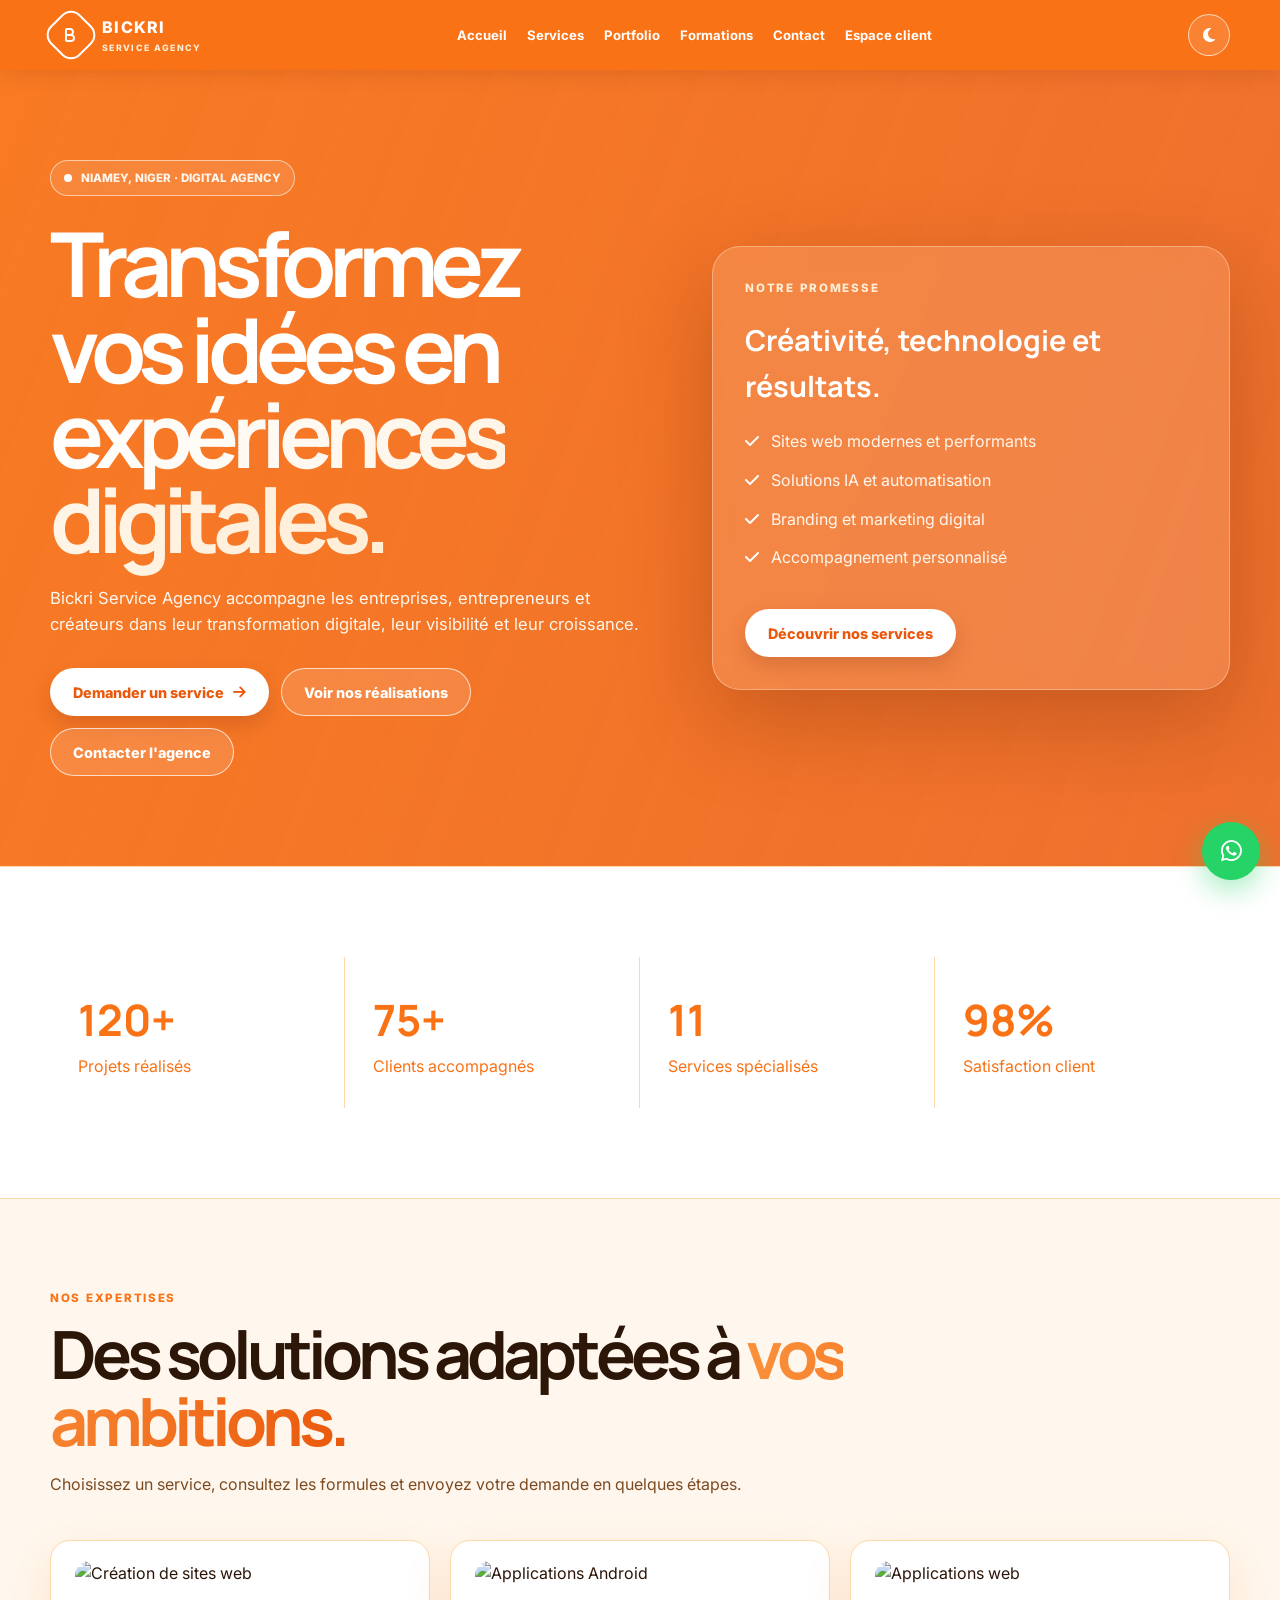
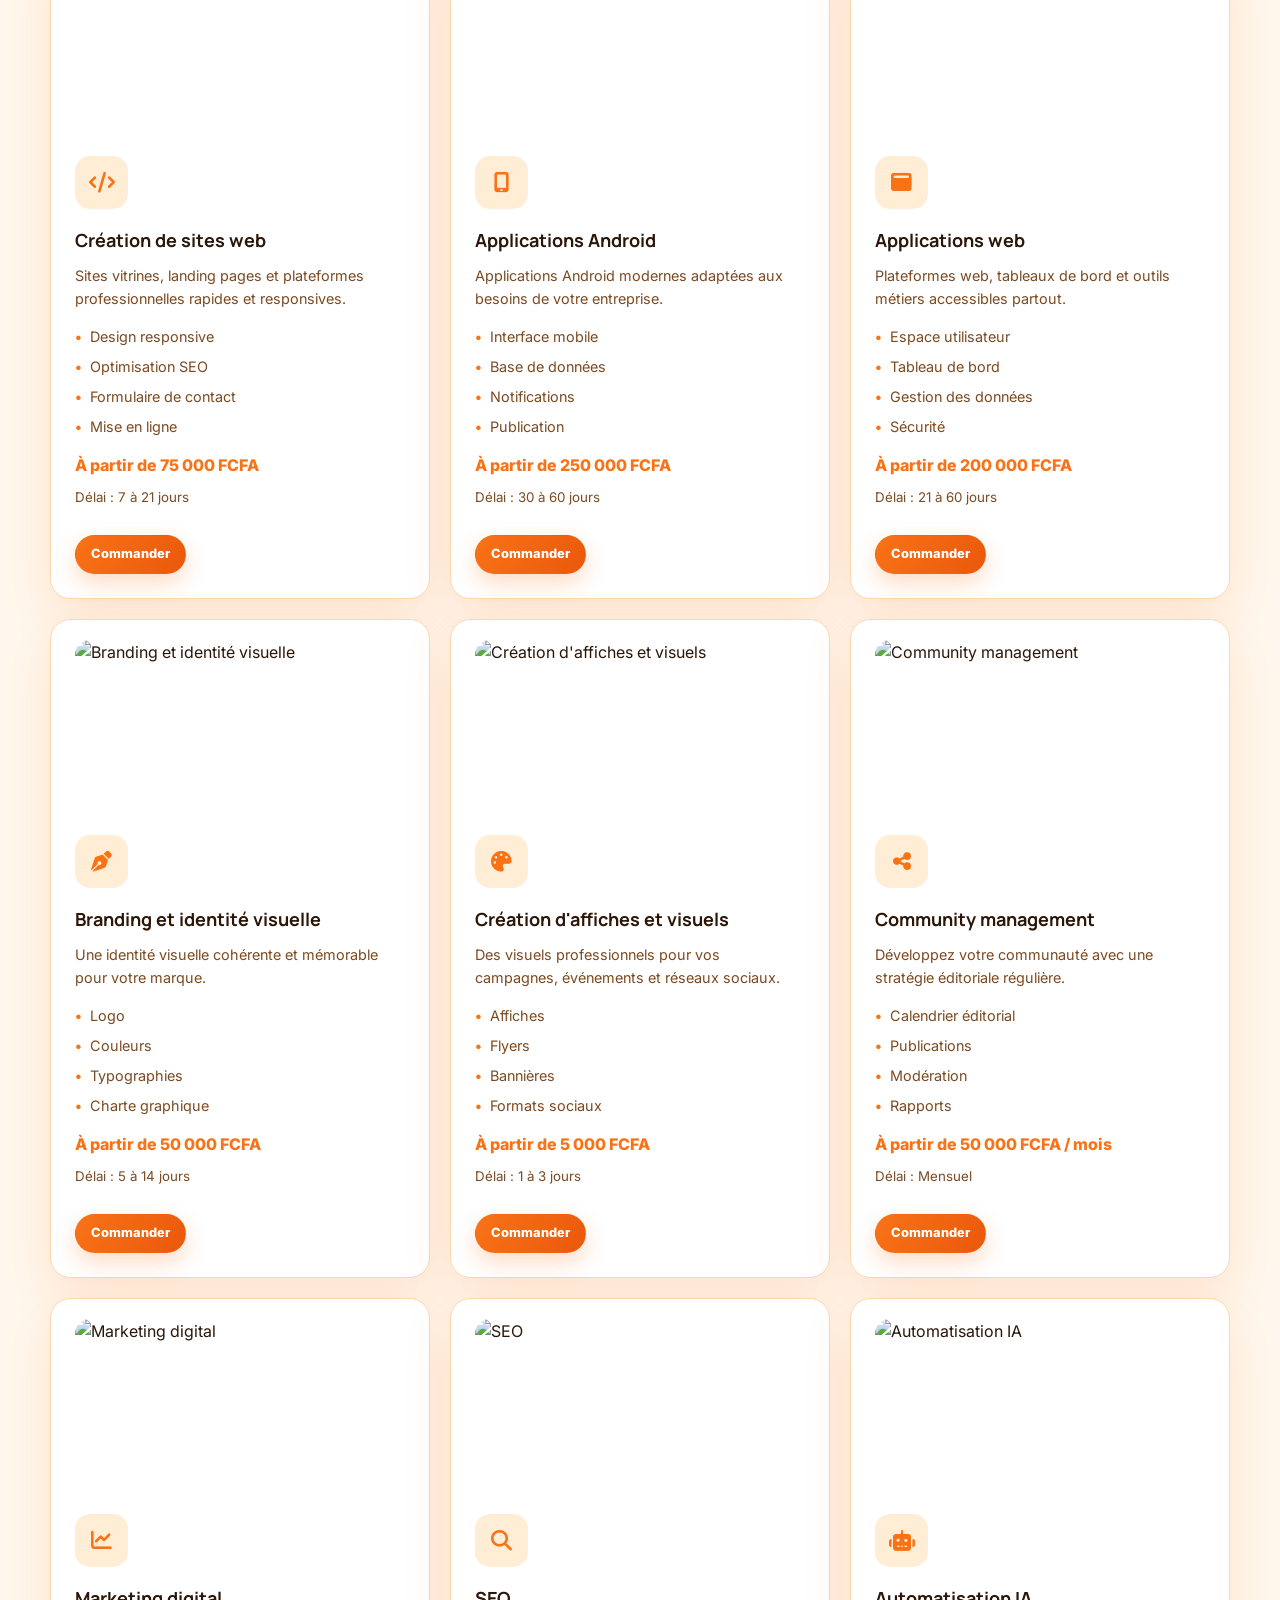
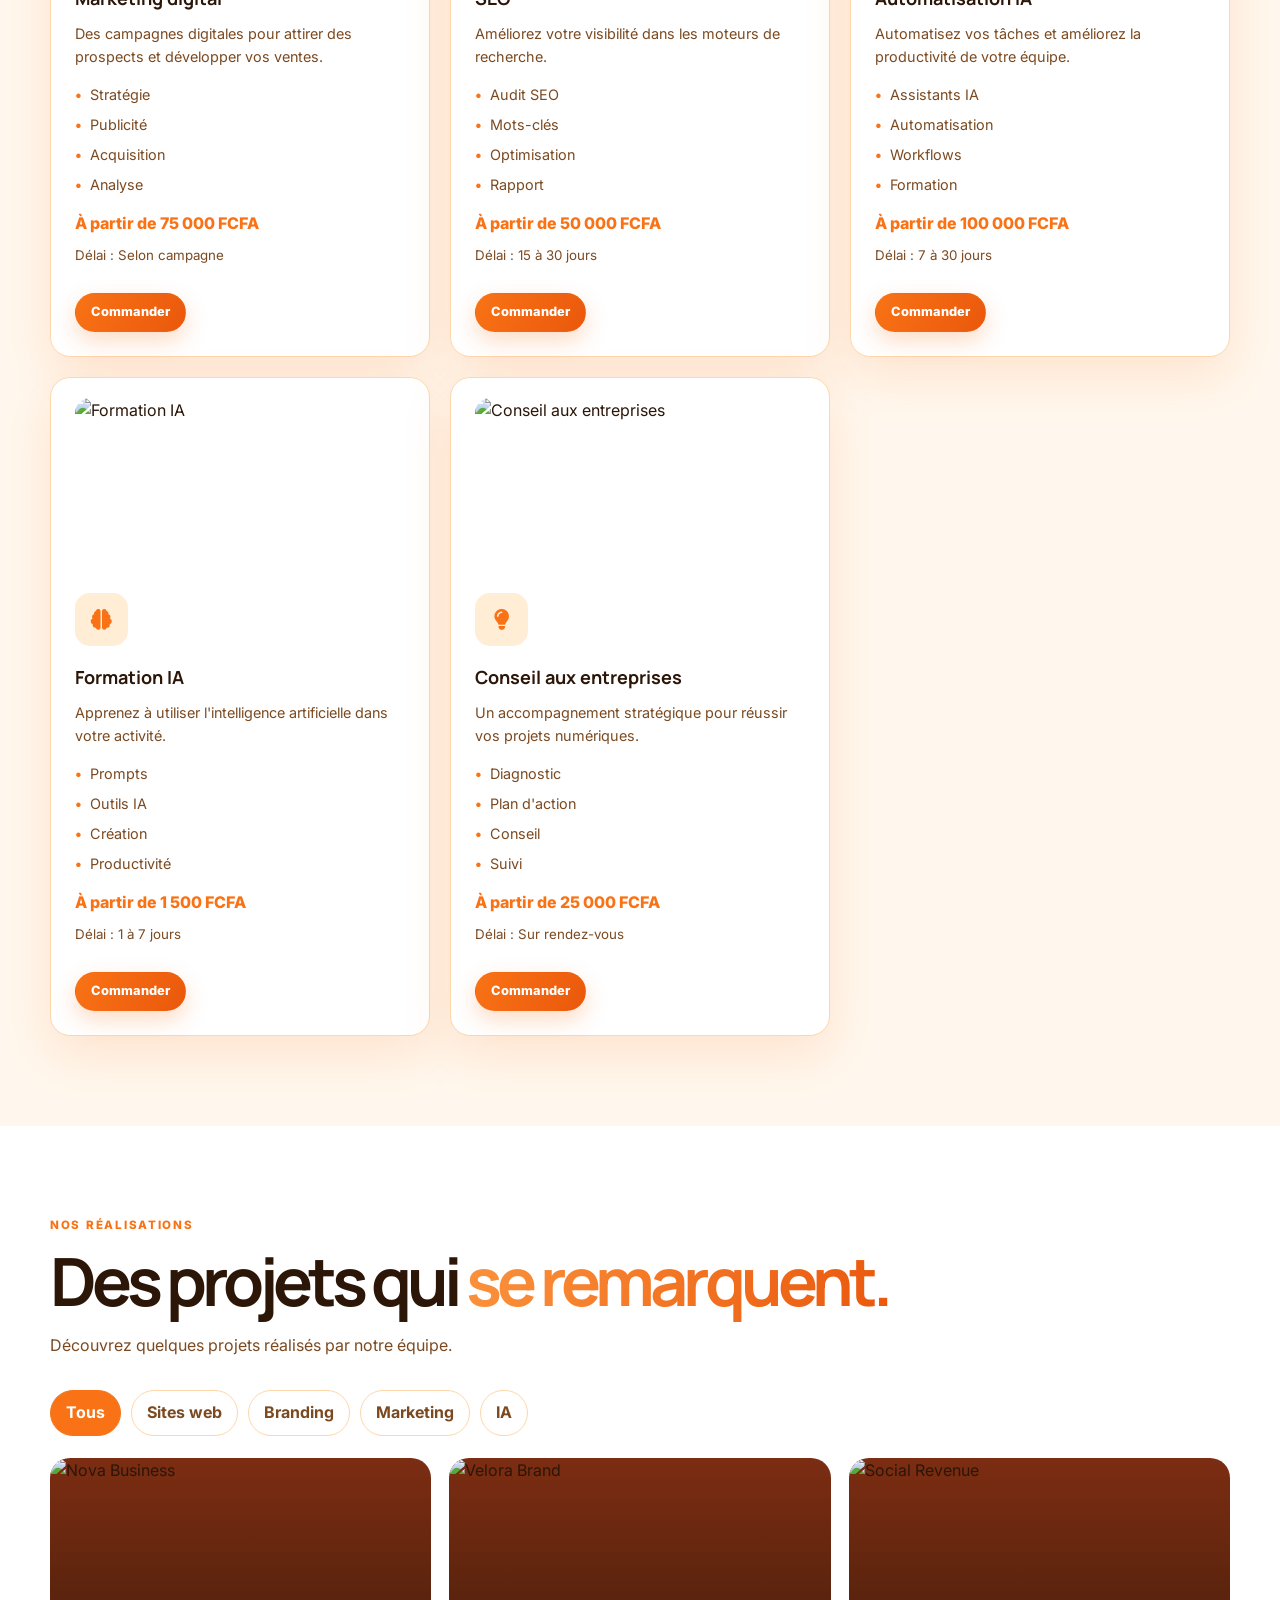
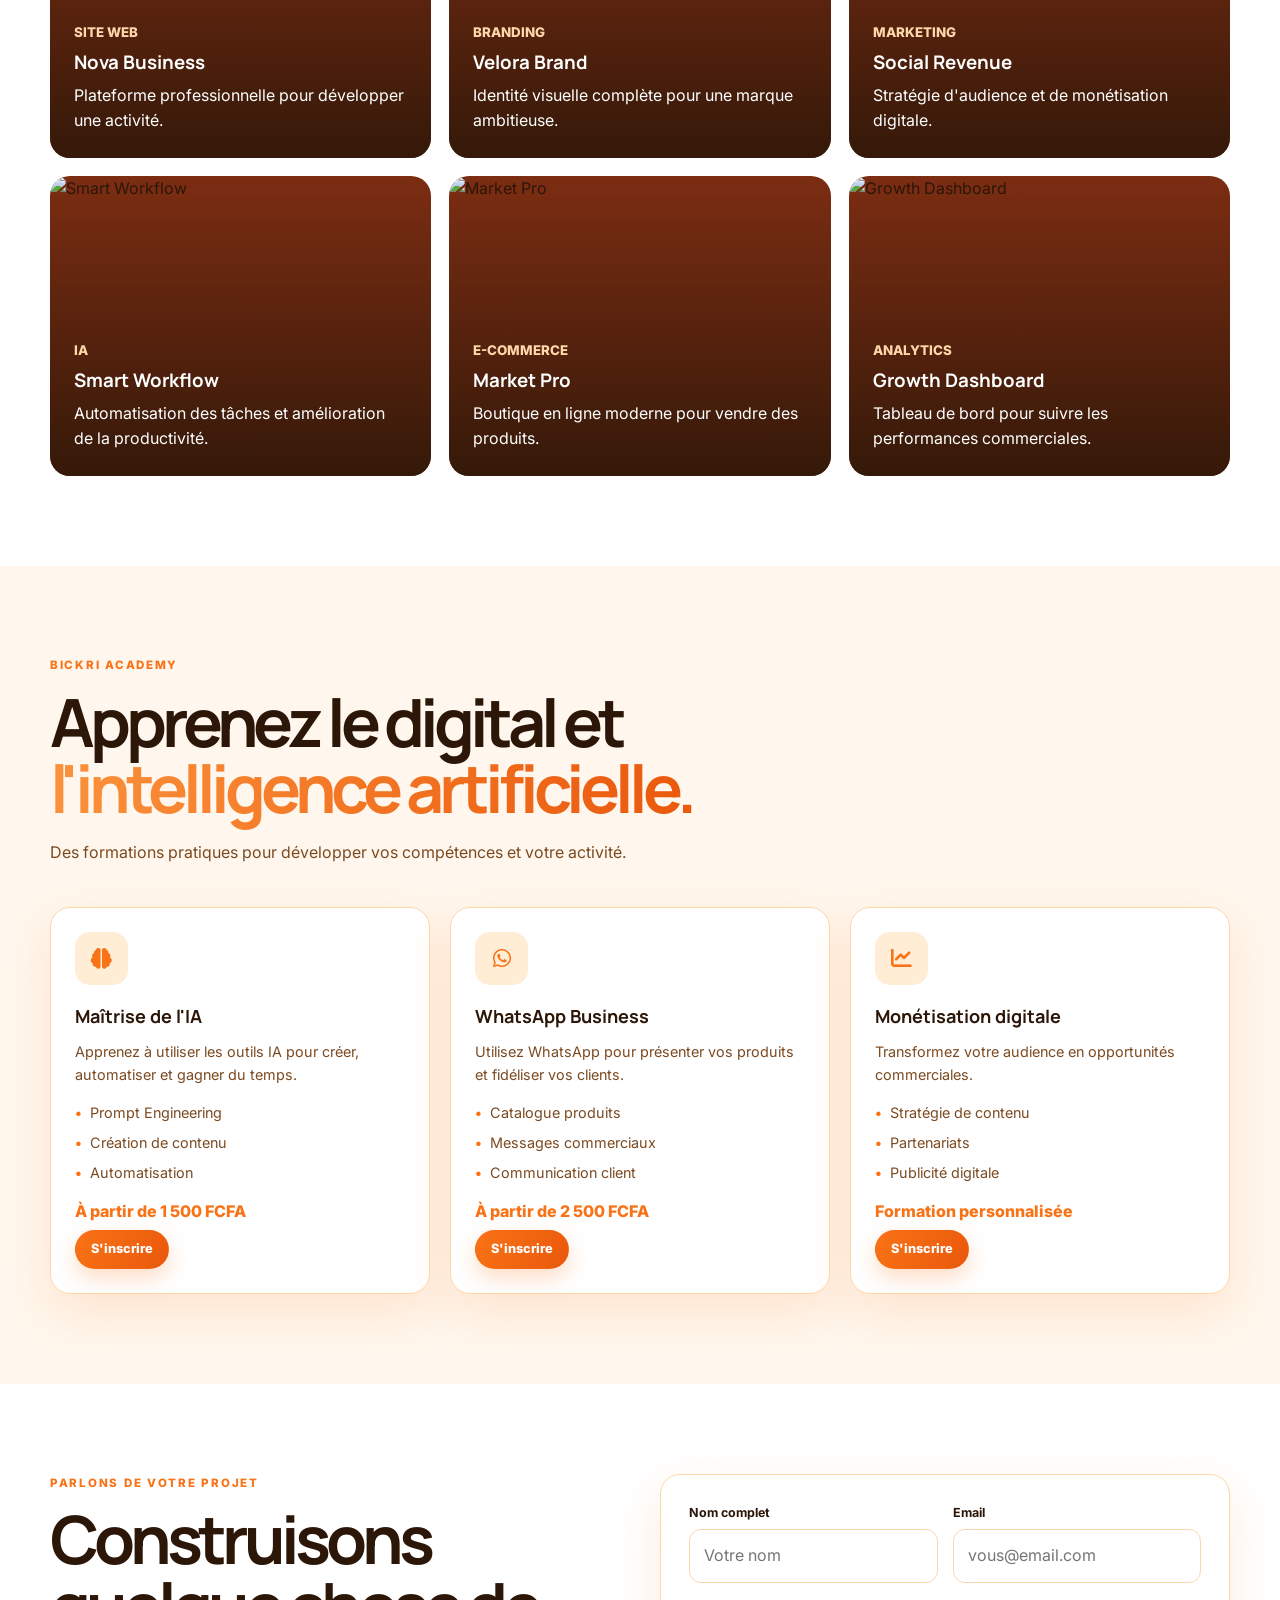
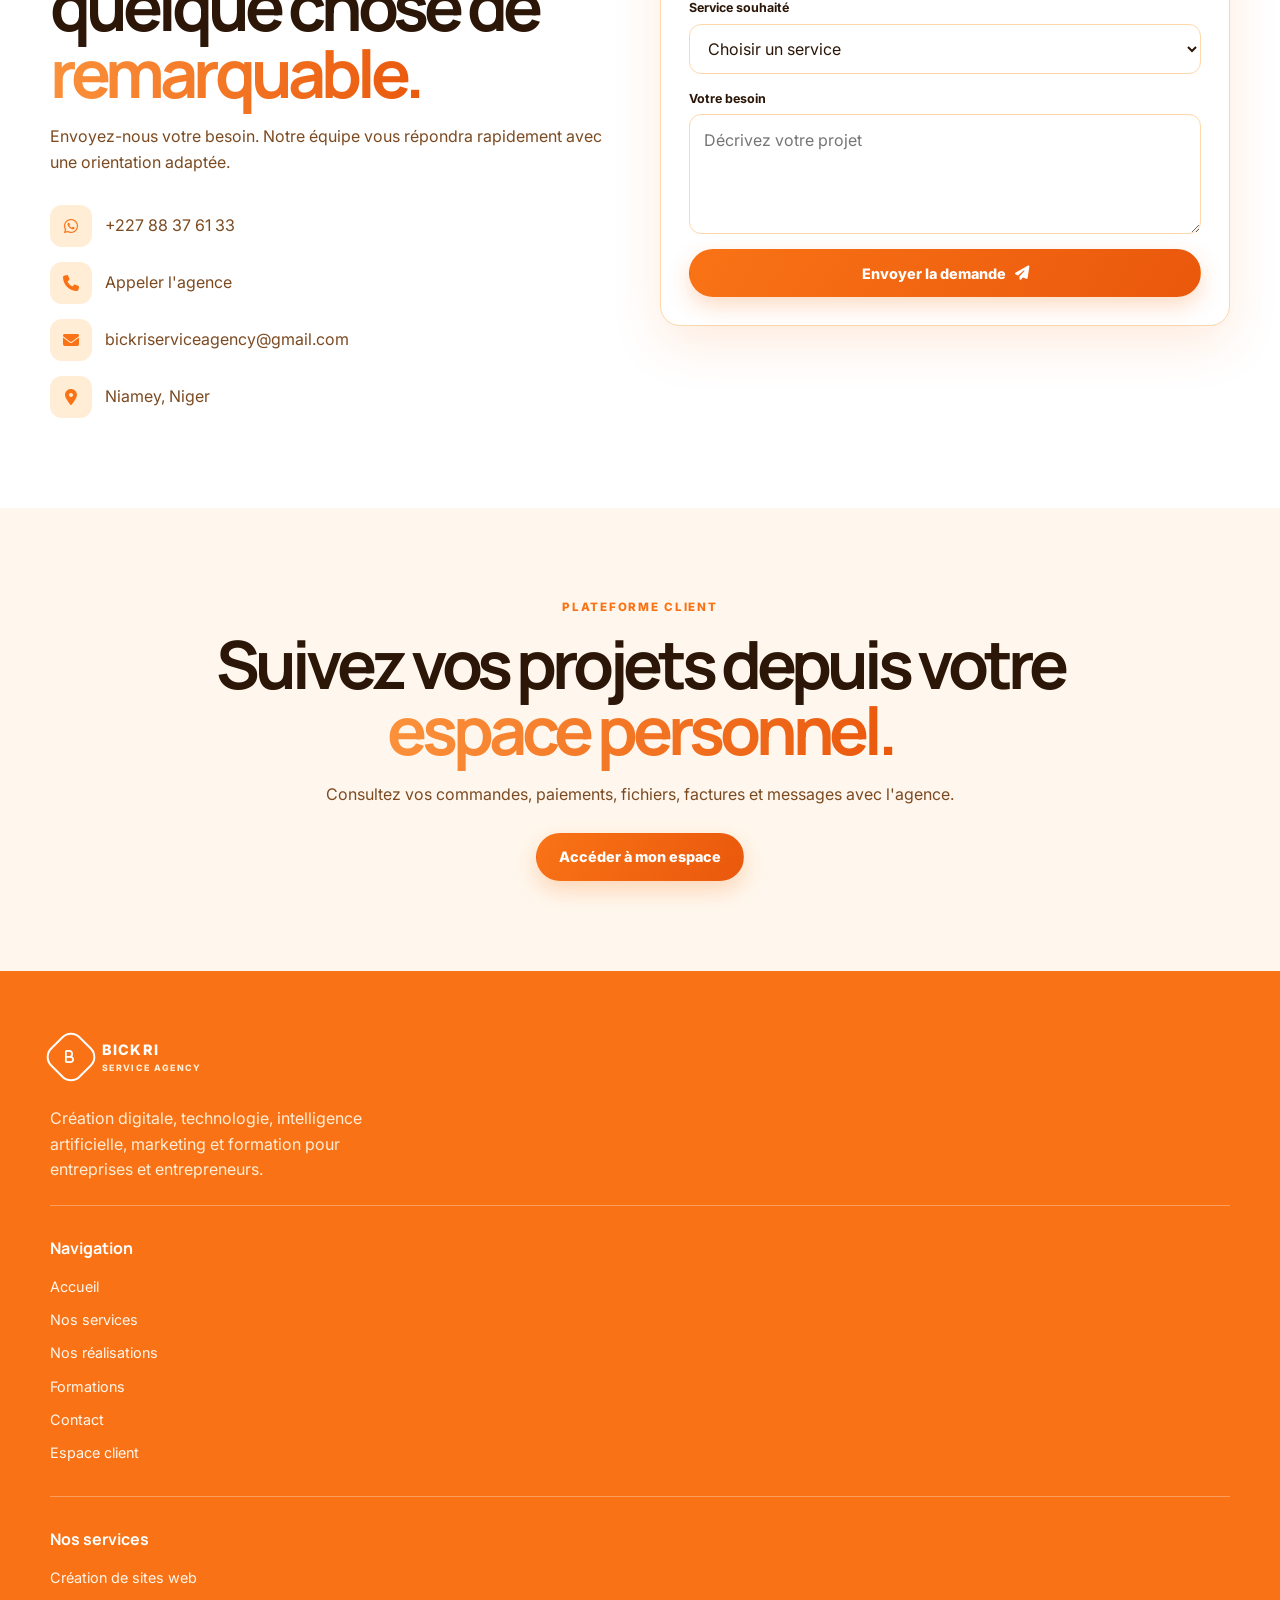
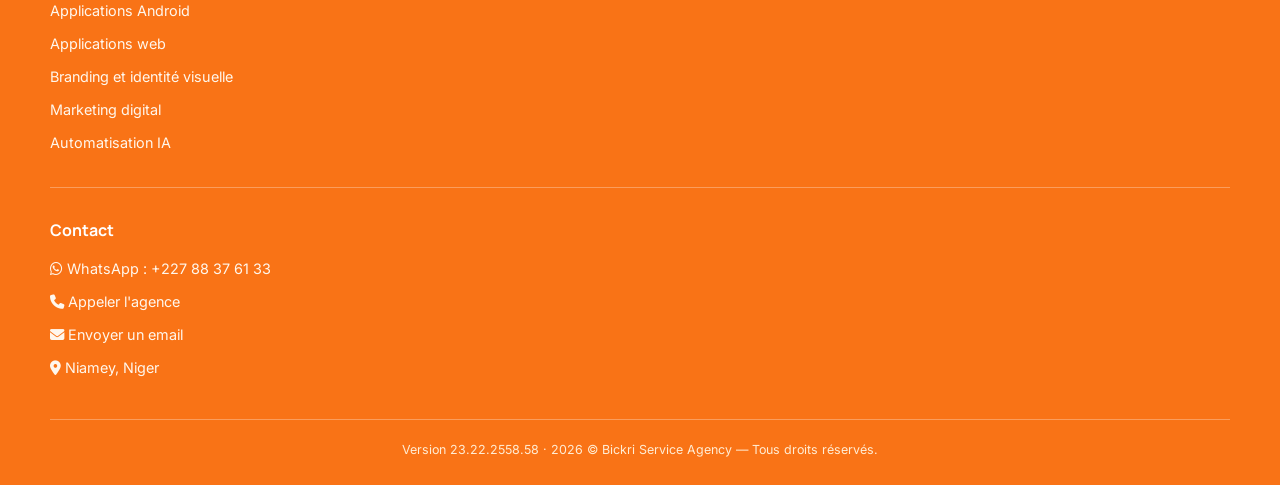
==== index.html @ fd997ec0 "Initial commit via Netlify [skip ci]" ====
<!DOCTYPE html>
<html lang="fr">
<head>
  <meta charset="UTF-8">
  <meta name="viewport" content="width=device-width, initial-scale=1.0">
  <meta name="theme-color" content="#f97316">

  <title>Bickri Service Agency | Agence digitale à Niamey, Niger</title>

  <!-- SEO GOOGLE -->
  <meta
    name="description"
    content="Bickri Service Agency à Niamey : création de sites web, applications Android, branding, marketing digital, SEO, automatisation IA et formations digitales au Niger."
  >
  <meta
    name="keywords"
    content="Bickri Service Agency, agence digitale Niamey, création site web Niger, développeur web Niger, applications Android Niger, marketing digital Niger, branding Niger, SEO Niger, intelligence artificielle Niger"
  >
  <meta name="author" content="Bickri Service Agency">
  <meta name="robots" content="index, follow">
  <meta name="language" content="fr">
  <meta name="geo.region" content="NE-8">
  <meta name="geo.placename" content="Niamey">

  <!-- À REMPLACER PAR TON VRAI DOMAINE -->
  <link rel="canonical" href="https://www.ton-domaine.com/">

  <!-- Partage WhatsApp / Facebook / LinkedIn -->
  <meta property="og:type" content="website">
  <meta property="og:locale" content="fr_NE">
  <meta property="og:title" content="Bickri Service Agency | Agence digitale à Niamey">
  <meta property="og:description" content="Sites web, applications Android, branding, marketing digital, SEO, IA et formations au Niger.">
  <meta property="og:url" content="https://www.ton-domaine.com/">
  <meta property="og:site_name" content="Bickri Service Agency">
  <meta property="og:image" content="https://www.ton-domaine.com/images/bickri-service-agency.jpg">

  <!-- Données structurées Google -->
  <script type="application/ld+json">
  {
    "@context": "https://schema.org",
    "@type": "ProfessionalService",
    "@id": "https://www.ton-domaine.com/#business",
    "name": "Bickri Service Agency",
    "alternateName": "Bickri",
    "url": "https://www.ton-domaine.com/",
    "description": "Agence digitale basée à Niamey, spécialisée dans la création de sites web, applications Android, branding, marketing digital, SEO, automatisation IA et formations.",
    "telephone": "+22788376133",
    "email": "bickriserviceagency@gmail.com",
    "priceRange": "FCFA",
    "address": {
      "@type": "PostalAddress",
      "addressLocality": "Niamey",
      "addressCountry": "NE"
    },
    "areaServed": {
      "@type": "Country",
      "name": "Niger"
    },
    "sameAs": [
      "https://wa.me/22788376133"
    ],
    "hasOfferCatalog": {
      "@type": "OfferCatalog",
      "name": "Services Bickri Service Agency",
      "itemListElement": [
        {
          "@type": "Offer",
          "itemOffered": {
            "@type": "Service",
            "name": "Création de sites web"
          }
        },
        {
          "@type": "Offer",
          "itemOffered": {
            "@type": "Service",
            "name": "Applications Android"
          }
        },
        {
          "@type": "Offer",
          "itemOffered": {
            "@type": "Service",
            "name": "Branding et identité visuelle"
          }
        },
        {
          "@type": "Offer",
          "itemOffered": {
            "@type": "Service",
            "name": "Marketing digital"
          }
        },
        {
          "@type": "Offer",
          "itemOffered": {
            "@type": "Service",
            "name": "Automatisation IA"
          }
        }
      ]
    }
  }
  </script>

  <link rel="preconnect" href="https://fonts.googleapis.com">
  <link rel="preconnect" href="https://fonts.gstatic.com" crossorigin>
  <link href="https://fonts.googleapis.com/css2?family=Inter:wght@400;500;600;700;800&family=Manrope:wght@700;800&display=swap" rel="stylesheet">
  <link rel="stylesheet" href="https://cdnjs.cloudflare.com/ajax/libs/font-awesome/6.5.2/css/all.min.css">

  <style>
    :root {
      --orange: #f97316;
      --orange-dark: #ea580c;
      --orange-light: #ffedd5;
      --orange-pale: #fff7ed;
      --white: #ffffff;
      --text: #2b1608;
      --muted: #7c4a21;
      --border: #fed7aa;
      --shadow: 0 18px 50px rgba(249, 115, 22, 0.14);
      --radius: 20px;
    }

    .dark {
      --orange: #fb923c;
      --orange-dark: #f97316;
      --orange-light: #7c2d12;
      --orange-pale: #1c0f06;
      --white: #2b1608;
      --text: #fff7ed;
      --muted: #fed7aa;
      --border: #78350f;
      --shadow: 0 18px 50px rgba(0, 0, 0, 0.28);
    }

    * {
      box-sizing: border-box;
      margin: 0;
      padding: 0;
    }

    html {
      scroll-behavior: smooth;
    }

    body {
      overflow-x: hidden;
      background: var(--orange-pale);
      color: var(--text);
      font-family: "Inter", Arial, sans-serif;
      line-height: 1.6;
    }

    img {
      display: block;
      max-width: 100%;
    }

    a {
      color: inherit;
      text-decoration: none;
    }

    button,
    input,
    select,
    textarea {
      font: inherit;
    }

    button {
      cursor: pointer;
      -webkit-tap-highlight-color: transparent;
    }

    .container {
      width: min(1180px, calc(100% - 32px));
      margin: auto;
    }

    section {
      padding: 90px 0;
    }

    .hidden {
      display: none !important;
    }

    .muted {
      color: var(--muted);
    }

    .text-center {
      text-align: center;
    }

    .eyebrow {
      margin-bottom: 14px;
      color: var(--orange);
      font-size: 0.72rem;
      font-weight: 800;
      letter-spacing: 0.15em;
      text-transform: uppercase;
    }

    .title {
      max-width: 850px;
      margin-bottom: 18px;
      font-family: "Manrope", sans-serif;
      font-size: clamp(2.4rem, 5.2vw, 4.9rem);
      line-height: 1;
      letter-spacing: -0.075em;
    }

    .gradient {
      color: transparent;
      background: linear-gradient(100deg, #fb923c, #ea580c);
      background-clip: text;
      -webkit-background-clip: text;
    }

    .description {
      max-width: 720px;
      color: var(--muted);
    }

    .btn {
      display: inline-flex;
      align-items: center;
      justify-content: center;
      gap: 9px;
      min-height: 48px;
      padding: 0 22px;
      border: 1px solid transparent;
      border-radius: 999px;
      background: linear-gradient(120deg, var(--orange), var(--orange-dark));
      box-shadow: 0 9px 22px rgba(249, 115, 22, 0.25);
      color: #fff;
      font-size: 0.9rem;
      font-weight: 800;
      transition: 0.25s ease;
    }

    .btn:hover {
      transform: translateY(-3px);
      box-shadow: 0 14px 28px rgba(249, 115, 22, 0.36);
    }

    .btn.secondary {
      border-color: var(--border);
      background: var(--white);
      box-shadow: none;
      color: var(--text);
    }

    .btn.secondary:hover {
      border-color: var(--orange);
    }

    .btn.small {
      min-height: 39px;
      padding: 0 15px;
      font-size: 0.8rem;
    }

    /* HEADER */
    .navbar {
      position: fixed;
      z-index: 50;
      top: 0;
      width: 100%;
      padding: 14px 0;
      background: rgba(249, 115, 22, 0.97);
      box-shadow: 0 3px 20px rgba(124, 45, 18, 0.18);
      color: #fff;
      backdrop-filter: blur(14px);
    }

    .navbar .container {
      display: flex;
      align-items: center;
      justify-content: space-between;
      gap: 20px;
    }

    .logo {
      display: inline-flex;
      align-items: center;
      gap: 10px;
      color: #fff;
      font-weight: 800;
      letter-spacing: 0.08em;
    }

    .logo-mark {
      display: grid;
      place-items: center;
      width: 42px;
      height: 42px;
      flex: 0 0 42px;
      border: 2px solid #fff;
      border-radius: 13px;
      color: #fff;
      transform: rotate(45deg);
    }

    .logo-mark i {
      transform: rotate(-45deg);
    }

    .logo small {
      display: block;
      color: #ffedd5;
      font-size: 0.55rem;
      letter-spacing: 0.15em;
    }

    .nav-links {
      display: flex;
      gap: 20px;
      font-size: 0.82rem;
      font-weight: 700;
    }

    .nav-links a:hover {
      color: #ffedd5;
    }

    .nav-actions {
      display: flex;
      align-items: center;
      gap: 8px;
    }

    .theme-toggle,
    .menu {
      display: grid;
      place-items: center;
      width: 42px;
      height: 42px;
      padding: 0;
      border: 1px solid rgba(255, 255, 255, 0.65);
      border-radius: 50%;
      background: rgba(255, 255, 255, 0.12);
      color: #fff;
    }

    .menu {
      display: none;
    }

    /* HERO */
    .hero {
      min-height: 760px;
      padding-top: 160px;
      color: #fff;
      background:
        linear-gradient(110deg, rgba(249, 115, 22, 0.94), rgba(234, 88, 12, 0.85)),
        url("https://images.unsplash.com/photo-1516321318423-f06f85e504b3?auto=format&fit=crop&w=1800&q=85")
        center / cover;
    }

    .hero-grid {
      display: grid;
      grid-template-columns: 1fr 0.86fr;
      align-items: center;
      gap: 60px;
    }

    .badge {
      display: inline-flex;
      align-items: center;
      gap: 9px;
      padding: 8px 13px;
      border: 1px solid rgba(255, 255, 255, 0.55);
      border-radius: 999px;
      background: rgba(255, 255, 255, 0.10);
      color: #fff7ed;
      font-size: 0.72rem;
      font-weight: 800;
    }

    .dot {
      width: 8px;
      height: 8px;
      border-radius: 50%;
      background: #fff;
    }

    h1,
    h2,
    h3,
    h4 {
      font-family: "Manrope", sans-serif;
    }

    h1 {
      margin: 24px 0;
      font-size: clamp(3rem, 7vw, 6.7rem);
      line-height: 0.95;
      letter-spacing: -0.08em;
    }

    .hero .gradient {
      background: linear-gradient(110deg, #fff, #ffedd5);
      background-clip: text;
      -webkit-background-clip: text;
    }

    .hero p {
      max-width: 650px;
      margin-bottom: 30px;
      color: #fff7ed;
      font-size: 1.04rem;
    }

    .actions {
      display: flex;
      flex-wrap: wrap;
      gap: 12px;
    }

    .hero .btn {
      background: #fff;
      box-shadow: 0 9px 20px rgba(124, 45, 18, 0.22);
      color: var(--orange-dark);
    }

    .hero .btn.secondary {
      border-color: rgba(255, 255, 255, 0.70);
      background: rgba(255, 255, 255, 0.13);
      box-shadow: none;
      color: #fff;
    }

    .hero-card {
      min-height: 420px;
      padding: 32px;
      border: 1px solid rgba(255, 255, 255, 0.32);
      border-radius: 28px;
      background: rgba(255, 255, 255, 0.13);
      box-shadow: 0 30px 90px rgba(105, 34, 5, 0.31);
      backdrop-filter: blur(10px);
    }

    .hero-card .eyebrow {
      color: #ffedd5;
    }

    .hero-card h3 {
      margin: 20px 0;
      font-size: 1.8rem;
    }

    .hero-card ul {
      list-style: none;
      color: #fff7ed;
    }

    .hero-card li {
      margin: 13px 0;
    }

    .hero-card li i {
      margin-right: 8px;
      color: #fff;
    }

    /* STATS */
    .stats {
      background: #fff;
      color: var(--orange);
      border-top: 1px solid var(--border);
      border-bottom: 1px solid var(--border);
    }

    .stats-grid {
      display: grid;
      grid-template-columns: repeat(4, 1fr);
    }

    .stat {
      padding: 28px;
      border-right: 1px solid var(--border);
    }

    .stat:last-child {
      border-right: 0;
    }

    .stat strong {
      display: block;
      font-family: "Manrope", sans-serif;
      font-size: 2.7rem;
    }

    /* CARDS */
    .grid {
      display: grid;
      grid-template-columns: repeat(3, 1fr);
      gap: 20px;
      margin-top: 42px;
    }

    .card {
      padding: 24px;
      border: 1px solid var(--border);
      border-radius: var(--radius);
      background: var(--white);
      box-shadow: var(--shadow);
      transition: 0.25s ease;
    }

    .card:hover {
      border-color: var(--orange);
      transform: translateY(-6px);
    }

    .icon {
      display: grid;
      place-items: center;
      width: 53px;
      height: 53px;
      margin-bottom: 17px;
      border-radius: 15px;
      background: var(--orange-light);
      color: var(--orange);
      font-size: 1.3rem;
    }

    .card h3 {
      margin-bottom: 9px;
      font-size: 1.13rem;
    }

    .card p,
    .card ul {
      color: var(--muted);
      font-size: 0.9rem;
    }

    .card ul {
      margin: 15px 0;
      list-style: none;
    }

    .card li {
      margin: 7px 0;
    }

    .card li::before {
      margin-right: 8px;
      color: var(--orange);
      content: "•";
      font-weight: bold;
    }

    .price {
      display: block;
      margin: 15px 0 5px;
      color: var(--orange);
      font-weight: 800;
    }

    .service-image {
      width: 100%;
      height: 175px;
      margin: -4px 0 20px;
      border-radius: 15px;
      object-fit: cover;
    }

    .alt {
      background: #fff;
    }

    .dark .alt,
    .dark .stats {
      background: #251205;
    }

    /* PORTFOLIO */
    .filters {
      display: flex;
      flex-wrap: wrap;
      gap: 10px;
      margin: 32px 0 22px;
    }

    .filter {
      padding: 9px 15px;
      border: 1px solid var(--border);
      border-radius: 99px;
      background: var(--white);
      color: var(--muted);
      font-weight: 700;
    }

    .filter.active {
      border-color: var(--orange);
      background: var(--orange);
      color: #fff;
    }

    .portfolio {
      display: grid;
      grid-template-columns: repeat(12, 1fr);
      gap: 18px;
    }

    .project {
      position: relative;
      grid-column: span 4;
      min-height: 300px;
      overflow: hidden;
      border-radius: 20px;
      background: #7c2d12;
    }

    .project img {
      width: 100%;
      height: 100%;
      object-fit: cover;
      transition: transform 0.4s ease;
    }

    .project:hover img {
      transform: scale(1.08);
    }

    .project-info {
      position: absolute;
      inset: 0;
      display: flex;
      flex-direction: column;
      justify-content: flex-end;
      padding: 24px;
      background: linear-gradient(transparent, rgba(43, 22, 8, 0.88));
      color: #fff;
    }

    .project-info small {
      color: #fed7aa;
      font-weight: 800;
      text-transform: uppercase;
    }

    .project-info h3 {
      margin: 5px 0;
    }

    /* CONTACT */
    .contact-grid {
      display: grid;
      grid-template-columns: 1fr 1fr;
      gap: 40px;
      align-items: start;
    }

    .form-card {
      padding: 28px;
      border: 1px solid var(--border);
      border-radius: var(--radius);
      background: var(--white);
      box-shadow: var(--shadow);
    }

    .form-grid {
      display: grid;
      grid-template-columns: 1fr 1fr;
      gap: 15px;
    }

    .field {
      display: flex;
      flex-direction: column;
      gap: 6px;
    }

    .field.full {
      grid-column: 1 / -1;
    }

    label {
      font-size: 0.78rem;
      font-weight: 700;
    }

    input,
    select,
    textarea {
      width: 100%;
      padding: 13px 14px;
      border: 1px solid var(--border);
      border-radius: 12px;
      outline: none;
      background: var(--white);
      color: var(--text);
    }

    textarea {
      min-height: 120px;
      resize: vertical;
    }

    input:focus,
    select:focus,
    textarea:focus {
      border-color: var(--orange);
      box-shadow: 0 0 0 3px rgba(249, 115, 22, 0.15);
    }

    .contact-list {
      display: grid;
      gap: 15px;
      margin-top: 30px;
    }

    .contact-list a,
    .contact-list div {
      display: flex;
      align-items: center;
      gap: 13px;
      color: var(--muted);
    }

    .contact-list i {
      display: grid;
      place-items: center;
      width: 42px;
      height: 42px;
      border-radius: 12px;
      background: var(--orange-light);
      color: var(--orange);
    }

    /* ESPACE CLIENT */
    .dashboard-layout {
      display: grid;
      grid-template-columns: 220px 1fr;
      gap: 24px;
    }

    .sidebar {
      height: max-content;
      padding: 18px;
      border-radius: 20px;
      background: var(--orange);
      color: #fff;
    }

    .sidebar button {
      display: block;
      width: 100%;
      margin: 5px 0;
      padding: 12px;
      border: 0;
      border-radius: 10px;
      background: none;
      color: #fff7ed;
      text-align: left;
    }

    .sidebar button.active,
    .sidebar button:hover {
      background: rgba(255, 255, 255, 0.18);
      color: #fff;
    }

    .dash-cards {
      display: grid;
      grid-template-columns: repeat(4, 1fr);
      gap: 15px;
      margin-bottom: 22px;
    }

    .dash-stat {
      padding: 20px;
      border: 1px solid var(--border);
      border-radius: 16px;
      background: var(--white);
    }

    .dash-stat strong {
      display: block;
      color: var(--orange);
      font-size: 1.8rem;
    }

    .table-wrap {
      overflow: auto;
      border: 1px solid var(--border);
      border-radius: 16px;
      background: var(--white);
    }

    table {
      width: 100%;
      min-width: 610px;
      border-collapse: collapse;
    }

    th,
    td {
      padding: 14px;
      border-bottom: 1px solid var(--border);
      text-align: left;
      font-size: 0.83rem;
    }

    th {
      color: var(--muted);
      font-size: 0.72rem;
      text-transform: uppercase;
    }

    .status {
      display: inline-block;
      padding: 5px 9px;
      border-radius: 99px;
      background: var(--orange-light);
      color: var(--orange-dark);
      font-size: 0.72rem;
      font-weight: 800;
    }

    /* FOOTER VERTICAL */
    footer {
      padding: 55px 0 25px;
      background: var(--orange);
      color: #fff;
    }

    footer .grid {
      display: grid;
      grid-template-columns: 1fr;
      gap: 30px;
      margin: 0;
    }

    footer .grid > div {
      padding-bottom: 22px;
      border-bottom: 1px solid rgba(255, 255, 255, 0.30);
    }

    footer .grid > div:last-child {
      padding-bottom: 0;
      border-bottom: 0;
    }

    footer h4 {
      margin-bottom: 14px;
      color: #fff;
      font-size: 1rem;
    }

    footer a {
      display: block;
      width: max-content;
      max-width: 100%;
      margin: 10px 0;
      color: #fff7ed;
      font-size: 0.9rem;
      transition: 0.25s ease;
    }

    footer a:hover {
      color: #fff;
      transform: translateX(4px);
    }

    footer p,
    footer .logo small {
      color: #ffedd5;
    }

    footer .logo-mark {
      border-color: #fff;
      color: #fff;
    }

    footer .copyright {
      margin-top: 30px;
      padding-top: 20px;
      border-top: 1px solid rgba(255, 255, 255, 0.30);
      color: #ffedd5;
      text-align: center;
      font-size: 0.78rem;
    }

    /* OUTILS */
    .float-wa {
      position: fixed;
      z-index: 40;
      right: 20px;
      bottom: 20px;
      display: grid;
      place-items: center;
      width: 58px;
      height: 58px;
      border-radius: 50%;
      background: #25d366;
      box-shadow: 0 10px 28px rgba(37, 211, 102, 0.4);
      color: #fff;
      font-size: 1.5rem;
    }

    .toast {
      position: fixed;
      z-index: 200;
      top: 85px;
      right: 20px;
      display: none;
      padding: 14px 18px;
      border-radius: 12px;
      background: var(--orange);
      box-shadow: var(--shadow);
      color: #fff;
    }

    .toast.show {
      display: block;
    }

    .modal {
      position: fixed;
      z-index: 100;
      inset: 0;
      display: none;
      place-items: center;
      padding: 18px;
      background: rgba(43, 22, 8, 0.62);
    }

    .modal.show {
      display: grid;
    }

    .modal-box {
      width: min(760px, 100%);
      max-height: 92vh;
      overflow: auto;
      padding: 28px;
      border-radius: 22px;
      background: var(--white);
      color: var(--text);
    }

    .modal-head {
      display: flex;
      align-items: center;
      justify-content: space-between;
      gap: 15px;
      margin-bottom: 22px;
    }

    .close {
      border: 0;
      background: none;
      color: var(--muted);
      font-size: 1.4rem;
    }

    .steps {
      display: flex;
      gap: 6px;
      margin-bottom: 25px;
    }

    .step {
      height: 5px;
      flex: 1;
      border-radius: 10px;
      background: var(--border);
    }

    .step.active {
      background: var(--orange);
    }

    .step-page {
      display: none;
    }

    .step-page.active {
      display: block;
    }

    .summary {
      margin: 18px 0;
      padding: 18px;
      border: 1px solid var(--border);
      border-radius: 15px;
      background: var(--orange-light);
    }

    .file-list {
      margin-top: 8px;
      color: var(--muted);
      font-size: 0.8rem;
    }

    /* RESPONSIVE TABLETTE */
    @media (max-width: 900px) {
      .hero-grid,
      .contact-grid {
        grid-template-columns: 1fr;
      }

      .grid {
        grid-template-columns: 1fr 1fr;
      }

      .project {
        grid-column: span 6;
      }

      .dash-cards {
        grid-template-columns: repeat(2, 1fr);
      }
    }

    /* RESPONSIVE ANDROID */
    @media (max-width: 650px) {
      .container {
        width: min(100% - 24px, 1180px);
      }

      section {
        padding: 65px 0;
      }

      .navbar {
        padding: 11px 0;
      }

      .navbar .container {
        gap: 10px;
      }

      .logo {
        gap: 8px;
        min-width: 0;
      }

      .logo-mark {
        width: 36px;
        height: 36px;
        flex-basis: 36px;
        border-radius: 11px;
      }

      .logo > span:last-child {
        font-size: 0.92rem;
        white-space: nowrap;
      }

      .logo small {
        font-size: 0.46rem;
      }

      .nav-actions {
        margin-left: auto;
      }

      .menu {
        display: grid;
      }

      .nav-links {
        position: absolute;
        top: calc(100% + 8px);
        left: 12px;
        right: 12px;
        display: none;
        flex-direction: column;
        gap: 4px;
        padding: 12px;
        border: 1px solid rgba(255, 255, 255, 0.20);
        border-radius: 16px;
        background: var(--orange);
        box-shadow: 0 18px 40px rgba(124, 45, 18, 0.28);
      }

      .nav-links.open {
        display: flex;
      }

      .nav-links a {
        display: block;
        padding: 12px 14px;
        border-radius: 10px;
      }

      .nav-links a:hover {
        background: rgba(255, 255, 255, 0.16);
      }

      .hero {
        min-height: auto;
        padding-top: 125px;
        padding-bottom: 65px;
      }

      .hero-grid,
      .contact-grid,
      .grid,
      .stats-grid,
      .form-grid,
      .dashboard-layout {
        grid-template-columns: 1fr;
      }

      h1 {
        font-size: clamp(2.55rem, 13vw, 4rem);
        letter-spacing: -0.065em;
      }

      .title {
        font-size: clamp(2.15rem, 11vw, 3.3rem);
      }

      .hero p,
      .description {
        font-size: 0.95rem;
      }

      .actions .btn {
        width: 100%;
      }

      .hero-card,
      .card,
      .form-card {
        padding: 20px;
      }

      .hero-card {
        min-height: auto;
      }

      .service-image {
        height: 190px;
      }

      .stat {
        padding: 22px 15px;
        border-right: 0;
        border-bottom: 1px solid var(--border);
      }

      .stat:last-child {
        border-bottom: 0;
      }

      .filters {
        flex-wrap: nowrap;
        overflow-x: auto;
        padding-bottom: 8px;
      }

      .filter {
        flex: 0 0 auto;
        white-space: nowrap;
      }

      .portfolio {
        gap: 14px;
      }

      .project {
        grid-column: span 12;
        min-height: 270px;
      }

      .sidebar {
        display: flex;
        gap: 7px;
        overflow-x: auto;
        padding: 10px;
      }

      .sidebar strong {
        display: none !important;
      }

      .sidebar button {
        width: auto;
        min-width: max-content;
        margin: 0;
        white-space: nowrap;
      }

      .dash-cards {
        grid-template-columns: 1fr 1fr;
        gap: 10px;
      }

      .dash-stat {
        padding: 15px;
      }

      .modal {
        padding: 10px;
      }

      .modal-box {
        width: 100%;
        max-height: 94vh;
        padding: 20px 16px;
        border-radius: 18px;
      }

      .float-wa {
        right: 14px;
        bottom: 14px;
        width: 54px;
        height: 54px;
      }

      .toast {
        top: 78px;
        right: 12px;
        left: 12px;
        text-align: center;
      }

      footer {
        padding: 42px 0 20px;
      }

      footer .grid {
        grid-template-columns: 1fr !important;
        gap: 25px;
      }

      footer .grid > div {
        padding-bottom: 20px;
      }
    }
  </style>
</head>

<body>
  <header class="navbar">
    <div class="container">
      <a class="logo" href="#accueil" aria-label="Bickri Service Agency - Accueil">
        <span class="logo-mark"><i class="fa-solid fa-b"></i></span>
        <span>BICKRI<small>SERVICE AGENCY</small></span>
      </a>

      <nav class="nav-links" id="navLinks">
        <a href="#accueil">Accueil</a>
        <a href="#services">Services</a>
        <a href="#portfolio">Portfolio</a>
        <a href="#formations">Formations</a>
        <a href="#contact">Contact</a>
        <a href="#espace" onclick="openLogin()">Espace client</a>
      </nav>

      <div class="nav-actions">
        <button class="theme-toggle" type="button" onclick="toggleTheme()" title="Changer le thème" aria-label="Changer le thème">
          <i class="fa-solid fa-moon"></i>
        </button>

        <button class="menu" id="menuBtn" type="button" aria-label="Ouvrir le menu" aria-expanded="false">
          <i class="fa-solid fa-bars"></i>
        </button>
      </div>
    </div>
  </header>

  <main>
    <section class="hero" id="accueil">
      <div class="container hero-grid">
        <div>
          <span class="badge"><span class="dot"></span> NIAMEY, NIGER · DIGITAL AGENCY</span>

          <h1>
            Transformez vos idées en
            <span class="gradient">expériences digitales.</span>
          </h1>

          <p>
            Bickri Service Agency accompagne les entreprises, entrepreneurs et créateurs
            dans leur transformation digitale, leur visibilité et leur croissance.
          </p>

          <div class="actions">
            <button class="btn" type="button" onclick="openOrder()">
              Demander un service <i class="fa-solid fa-arrow-right"></i>
            </button>

            <a class="btn secondary" href="#portfolio">Voir nos réalisations</a>
            <a class="btn secondary" href="#contact">Contacter l'agence</a>
          </div>
        </div>

        <aside class="hero-card">
          <div class="eyebrow">Notre promesse</div>
          <h3>Créativité, technologie et résultats.</h3>

          <ul>
            <li><i class="fa-solid fa-check"></i> Sites web modernes et performants</li>
            <li><i class="fa-solid fa-check"></i> Solutions IA et automatisation</li>
            <li><i class="fa-solid fa-check"></i> Branding et marketing digital</li>
            <li><i class="fa-solid fa-check"></i> Accompagnement personnalisé</li>
          </ul>

          <br>
          <a class="btn" href="#services">Découvrir nos services</a>
        </aside>
      </div>
    </section>

    <section class="stats">
      <div class="container stats-grid">
        <div class="stat"><strong>120+</strong><span>Projets réalisés</span></div>
        <div class="stat"><strong>75+</strong><span>Clients accompagnés</span></div>
        <div class="stat"><strong>11</strong><span>Services spécialisés</span></div>
        <div class="stat"><strong>98%</strong><span>Satisfaction client</span></div>
      </div>
    </section>

    <section id="services">
      <div class="container">
        <div class="eyebrow">Nos expertises</div>
        <h2 class="title">Des solutions adaptées à <span class="gradient">vos ambitions.</span></h2>
        <p class="description">Choisissez un service, consultez les formules et envoyez votre demande en quelques étapes.</p>
        <div class="grid" id="servicesGrid"></div>
      </div>
    </section>

    <section class="alt" id="portfolio">
      <div class="container">
        <div class="eyebrow">Nos réalisations</div>
        <h2 class="title">Des projets qui <span class="gradient">se remarquent.</span></h2>
        <p class="description">Découvrez quelques projets réalisés par notre équipe.</p>

        <div class="filters">
          <button class="filter active" type="button" onclick="filterProjects('all', this)">Tous</button>
          <button class="filter" type="button" onclick="filterProjects('web', this)">Sites web</button>
          <button class="filter" type="button" onclick="filterProjects('branding', this)">Branding</button>
          <button class="filter" type="button" onclick="filterProjects('marketing', this)">Marketing</button>
          <button class="filter" type="button" onclick="filterProjects('ia', this)">IA</button>
        </div>

        <div class="portfolio" id="portfolioGrid"></div>
      </div>
    </section>

    <section id="formations">
      <div class="container">
        <div class="eyebrow">Bickri Academy</div>
        <h2 class="title">Apprenez le digital et <span class="gradient">l'intelligence artificielle.</span></h2>
        <p class="description">Des formations pratiques pour développer vos compétences et votre activité.</p>

        <div class="grid">
          <article class="card">
            <div class="icon"><i class="fa-solid fa-brain"></i></div>
            <h3>Maîtrise de l'IA</h3>
            <p>Apprenez à utiliser les outils IA pour créer, automatiser et gagner du temps.</p>
            <ul>
              <li>Prompt Engineering</li>
              <li>Création de contenu</li>
              <li>Automatisation</li>
            </ul>
            <span class="price">À partir de 1 500 FCFA</span>
            <button class="btn small" type="button" onclick="openOrder('Formation IA')">S'inscrire</button>
          </article>

          <article class="card">
            <div class="icon"><i class="fa-brands fa-whatsapp"></i></div>
            <h3>WhatsApp Business</h3>
            <p>Utilisez WhatsApp pour présenter vos produits et fidéliser vos clients.</p>
            <ul>
              <li>Catalogue produits</li>
              <li>Messages commerciaux</li>
              <li>Communication client</li>
            </ul>
            <span class="price">À partir de 2 500 FCFA</span>
            <button class="btn small" type="button" onclick="openOrder('Formation WhatsApp Business')">S'inscrire</button>
          </article>

          <article class="card">
            <div class="icon"><i class="fa-solid fa-chart-line"></i></div>
            <h3>Monétisation digitale</h3>
            <p>Transformez votre audience en opportunités commerciales.</p>
            <ul>
              <li>Stratégie de contenu</li>
              <li>Partenariats</li>
              <li>Publicité digitale</li>
            </ul>
            <span class="price">Formation personnalisée</span>
            <button class="btn small" type="button" onclick="openOrder('Formation monétisation')">S'inscrire</button>
          </article>
        </div>
      </div>
    </section>

    <section class="alt" id="contact">
      <div class="container contact-grid">
        <div>
          <div class="eyebrow">Parlons de votre projet</div>
          <h2 class="title">Construisons quelque chose de <span class="gradient">remarquable.</span></h2>
          <p class="description">Envoyez-nous votre besoin. Notre équipe vous répondra rapidement avec une orientation adaptée.</p>

          <div class="contact-list">
            <a href="https://wa.me/22788376133" target="_blank" rel="noopener">
              <i class="fa-brands fa-whatsapp"></i> +227 88 37 61 33
            </a>

            <a href="tel:+22788376133">
              <i class="fa-solid fa-phone"></i> Appeler l'agence
            </a>

            <a href="mailto:bickriserviceagency@gmail.com">
              <i class="fa-solid fa-envelope"></i> bickriserviceagency@gmail.com
            </a>

            <div>
              <i class="fa-solid fa-location-dot"></i> Niamey, Niger
            </div>
          </div>
        </div>

        <div class="form-card">
          <form id="contactForm">
            <div class="form-grid">
              <div class="field">
                <label for="contactName">Nom complet</label>
                <input id="contactName" required placeholder="Votre nom">
              </div>

              <div class="field">
                <label for="contactEmail">Email</label>
                <input id="contactEmail" type="email" placeholder="vous@email.com">
              </div>

              <div class="field full">
                <label for="contactService">Service souhaité</label>
                <select id="contactService"></select>
              </div>

              <div class="field full">
                <label for="contactMessage">Votre besoin</label>
                <textarea id="contactMessage" required placeholder="Décrivez votre projet"></textarea>
              </div>

              <div class="field full">
                <button class="btn" type="submit">
                  Envoyer la demande <i class="fa-solid fa-paper-plane"></i>
                </button>
              </div>
            </div>
          </form>
        </div>
      </div>
    </section>

    <section id="espace">
      <div class="container text-center">
        <div class="eyebrow">Plateforme client</div>
        <h2 class="title" style="margin-left: auto; margin-right: auto;">
          Suivez vos projets depuis votre <span class="gradient">espace personnel.</span>
        </h2>

        <p class="description" style="margin: auto;">
          Consultez vos commandes, paiements, fichiers, factures et messages avec l'agence.
        </p>

        <br>
        <button class="btn" type="button" onclick="openLogin()">Accéder à mon espace</button>
      </div>
    </section>

    <section id="dashboardSection" class="hidden">
      <div class="container">
        <div class="dashboard-layout">
          <aside class="sidebar">
            <strong style="display: block; margin: 10px;">Mon espace</strong>
            <button class="active" type="button" onclick="showDash('overview', this)">Tableau de bord</button>
            <button type="button" onclick="showDash('orders', this)">Mes commandes</button>
            <button type="button" onclick="showDash('payments', this)">Paiements</button>
            <button type="button" onclick="showDash('files', this)">Mes fichiers</button>
            <button type="button" onclick="showDash('messages', this)">Messages</button>
            <button type="button" onclick="logout()">Déconnexion</button>
          </aside>

          <div class="dash-main">
            <div id="dashOverview" class="dash-page">
              <div class="eyebrow">Espace client</div>
              <h2 class="title">Bienvenue, <span id="userName">Client</span></h2>

              <div class="dash-cards">
                <div class="dash-stat"><span class="muted">Commandes</span><strong id="orderCount">0</strong></div>
                <div class="dash-stat"><span class="muted">En production</span><strong id="productionCount">0</strong></div>
                <div class="dash-stat"><span class="muted">Terminées</span><strong id="doneCount">0</strong></div>
                <div class="dash-stat"><span class="muted">Notifications</span><strong>3</strong></div>
              </div>

              <div class="card">
                <h3>Suivi du projet</h3>
                <p class="muted">Les commandes et leurs statuts apparaîtront ici.</p>
                <div id="recentOrders"></div>
              </div>
            </div>

            <div id="dashOrders" class="dash-page hidden">
              <h2 class="title">Mes commandes</h2>
              <div id="ordersTable"></div>
            </div>

            <div id="dashPayments" class="dash-page hidden">
              <h2 class="title">Paiements et factures</h2>
              <div class="card">
                <p class="muted">Aucun paiement confirmé pour le moment.</p>
                <br>
                <button class="btn small" type="button" onclick="openOrder()">Effectuer un paiement</button>
              </div>
            </div>

            <div id="dashFiles" class="dash-page hidden">
              <h2 class="title">Mes fichiers</h2>
              <div class="card">
                <p class="muted">Les fichiers liés à vos projets seront disponibles ici.</p>
              </div>
            </div>

            <div id="dashMessages" class="dash-page hidden">
              <h2 class="title">Messages avec l'agence</h2>
              <div class="card">
                <textarea placeholder="Écrire un message à l'agence"></textarea>
                <br><br>
                <button class="btn small" type="button" onclick="toast('Message envoyé')">Envoyer</button>
              </div>
            </div>
          </div>
        </div>
      </div>
    </section>
  </main>

  <!-- FOOTER : TOUT À LA VERTICALE -->
  <footer>
    <div class="container">
      <div class="grid">
        <div>
          <a class="logo" href="#accueil">
            <span class="logo-mark"><i class="fa-solid fa-b"></i></span>
            <span>BICKRI<small>SERVICE AGENCY</small></span>
          </a>

          <p style="margin-top: 18px; max-width: 370px;">
            Création digitale, technologie, intelligence artificielle,
            marketing et formation pour entreprises et entrepreneurs.
          </p>
        </div>

        <div>
          <h4>Navigation</h4>
          <a href="#accueil">Accueil</a>
          <a href="#services">Nos services</a>
          <a href="#portfolio">Nos réalisations</a>
          <a href="#formations">Formations</a>
          <a href="#contact">Contact</a>
          <a href="#espace" onclick="openLogin()">Espace client</a>
        </div>

        <div>
          <h4>Nos services</h4>
          <a href="#services">Création de sites web</a>
          <a href="#services">Applications Android</a>
          <a href="#services">Applications web</a>
          <a href="#services">Branding et identité visuelle</a>
          <a href="#services">Marketing digital</a>
          <a href="#services">Automatisation IA</a>
        </div>

        <div>
          <h4>Contact</h4>
          <a href="https://wa.me/22788376133" target="_blank" rel="noopener">
            <i class="fa-brands fa-whatsapp"></i> WhatsApp : +227 88 37 61 33
          </a>
          <a href="tel:+22788376133">
            <i class="fa-solid fa-phone"></i> Appeler l'agence
          </a>
          <a href="mailto:bickriserviceagency@gmail.com">
            <i class="fa-solid fa-envelope"></i> Envoyer un email
          </a>
          <a href="#contact">
            <i class="fa-solid fa-location-dot"></i> Niamey, Niger
          </a>
        </div>
      </div>

      <div class="copyright">
        Version 23.22.2558.58 · <span id="year"></span> © Bickri Service Agency — Tous droits réservés.
      </div>
    </div>
  </footer>

  <a class="float-wa" href="https://wa.me/22788376133" target="_blank" rel="noopener" aria-label="Contacter sur WhatsApp">
    <i class="fa-brands fa-whatsapp"></i>
  </a>

  <div class="toast" id="toast"></div>

  <!-- MODALE COMMANDE -->
  <div class="modal" id="orderModal">
    <div class="modal-box">
      <div class="modal-head">
        <h2>Commander un service</h2>
        <button class="close" type="button" onclick="closeModal('orderModal')" aria-label="Fermer">
          <i class="fa-solid fa-xmark"></i>
        </button>
      </div>

      <div class="steps">
        <span class="step active"></span>
        <span class="step"></span>
        <span class="step"></span>
        <span class="step"></span>
      </div>

      <form id="orderForm">
        <div class="step-page active">
          <h3>1. Choisissez un service</h3>
          <br>

          <div class="field">
            <label for="orderService">Service</label>
            <select id="orderService" required></select>
          </div>

          <br>
          <button type="button" class="btn" onclick="nextStep()">Continuer</button>
        </div>

        <div class="step-page">
          <h3>2. Sélectionnez une formule</h3>
          <br>

          <div class="field">
            <label for="orderPackage">Formule</label>
            <select id="orderPackage" required>
              <option value="Essentiel">Essentiel — à partir de 25 000 FCFA</option>
              <option value="Professionnel">Professionnel — à partir de 75 000 FCFA</option>
              <option value="Premium">Premium — à partir de 150 000 FCFA</option>
              <option value="Sur mesure">Sur mesure — devis personnalisé</option>
            </select>
          </div>

          <br>
          <button type="button" class="btn secondary" onclick="previousStep()">Retour</button>
          <button type="button" class="btn" onclick="nextStep()">Continuer</button>
        </div>

        <div class="step-page">
          <h3>3. Décrivez votre besoin</h3>
          <br>

          <div class="form-grid">
            <div class="field">
              <label for="orderName">Nom complet</label>
              <input id="orderName" required placeholder="Votre nom">
            </div>

            <div class="field">
              <label for="orderPhone">WhatsApp</label>
              <input id="orderPhone" required placeholder="+227 ...">
            </div>

            <div class="field full">
              <label for="orderDescription">Description du projet</label>
              <textarea id="orderDescription" required placeholder="Décrivez votre besoin..."></textarea>
            </div>

            <div class="field full">
              <label for="orderFile">Joindre un fichier</label>
              <input id="orderFile" type="file" multiple>
              <div class="file-list" id="fileList"></div>
            </div>
          </div>

          <br>
          <button type="button" class="btn secondary" onclick="previousStep()">Retour</button>
          <button type="button" class="btn" onclick="nextStep()">Voir le récapitulatif</button>
        </div>

        <div class="step-page">
          <h3>4. Récapitulatif et paiement</h3>

          <div class="summary" id="orderSummary"></div>

          <div class="field">
            <label for="paymentMethod">Moyen de paiement</label>
            <select id="paymentMethod">
              <option>Mobile Money</option>
              <option>Carte bancaire</option>
              <option>Paiement manuel avec preuve</option>
            </select>
          </div>

          <br>

          <label>
            <input type="checkbox" required>
            J'accepte les conditions de commande.
          </label>

          <br><br>

          <button type="button" class="btn secondary" onclick="previousStep()">Retour</button>
          <button type="submit" class="btn">Envoyer la commande</button>
        </div>
      </form>
    </div>
  </div>

  <!-- MODALE CONNEXION -->
  <div class="modal" id="loginModal">
    <div class="modal-box" style="max-width: 450px;">
      <div class="modal-head">
        <h2>Connexion client</h2>
        <button class="close" type="button" onclick="closeModal('loginModal')" aria-label="Fermer">
          <i class="fa-solid fa-xmark"></i>
        </button>
      </div>

      <form id="loginForm">
        <div class="field">
          <label for="loginName">Nom ou email</label>
          <input id="loginName" required placeholder="Votre nom">
        </div>

        <br>

        <div class="field">
          <label for="loginPassword">Mot de passe</label>
          <input id="loginPassword" type="password" required placeholder="Mot de passe">
        </div>

        <br>

        <button class="btn" style="width: 100%;" type="submit">Se connecter</button>
      </form>

      <p class="muted text-center" style="margin-top: 15px; font-size: 0.8rem;">
        Démonstration : la connexion est enregistrée localement dans ce navigateur.
      </p>
    </div>
  </div>

  <script>
    const services = [
      {
        name: "Création de sites web",
        icon: "fa-code",
        price: "À partir de 75 000 FCFA",
        delay: "7 à 21 jours",
        image: "https://images.unsplash.com/photo-1461749280684-dccba630e2f6?auto=format&fit=crop&w=900&q=80",
        description: "Sites vitrines, landing pages et plateformes professionnelles rapides et responsives.",
        features: ["Design responsive", "Optimisation SEO", "Formulaire de contact", "Mise en ligne"]
      },
      {
        name: "Applications Android",
        icon: "fa-mobile-screen-button",
        price: "À partir de 250 000 FCFA",
        delay: "30 à 60 jours",
        image: "https://images.unsplash.com/photo-1512941937669-90a1b58e7e9c?auto=format&fit=crop&w=900&q=80",
        description: "Applications Android modernes adaptées aux besoins de votre entreprise.",
        features: ["Interface mobile", "Base de données", "Notifications", "Publication"]
      },
      {
        name: "Applications web",
        icon: "fa-window-maximize",
        price: "À partir de 200 000 FCFA",
        delay: "21 à 60 jours",
        image: "https://images.unsplash.com/photo-1551288049-bebda4e38f71?auto=format&fit=crop&w=900&q=80",
        description: "Plateformes web, tableaux de bord et outils métiers accessibles partout.",
        features: ["Espace utilisateur", "Tableau de bord", "Gestion des données", "Sécurité"]
      },
      {
        name: "Branding et identité visuelle",
        icon: "fa-pen-nib",
        price: "À partir de 50 000 FCFA",
        delay: "5 à 14 jours",
        image: "https://images.unsplash.com/photo-1558655146-9f40138edfeb?auto=format&fit=crop&w=900&q=80",
        description: "Une identité visuelle cohérente et mémorable pour votre marque.",
        features: ["Logo", "Couleurs", "Typographies", "Charte graphique"]
      },
      {
        name: "Création d'affiches et visuels",
        icon: "fa-palette",
        price: "À partir de 5 000 FCFA",
        delay: "1 à 3 jours",
        image: "https://images.unsplash.com/photo-1561070791-2526d30994b5?auto=format&fit=crop&w=900&q=80",
        description: "Des visuels professionnels pour vos campagnes, événements et réseaux sociaux.",
        features: ["Affiches", "Flyers", "Bannières", "Formats sociaux"]
      },
      {
        name: "Community management",
        icon: "fa-share-nodes",
        price: "À partir de 50 000 FCFA / mois",
        delay: "Mensuel",
        image: "https://images.unsplash.com/photo-1611162617474-5b21e879e113?auto=format&fit=crop&w=900&q=80",
        description: "Développez votre communauté avec une stratégie éditoriale régulière.",
        features: ["Calendrier éditorial", "Publications", "Modération", "Rapports"]
      },
      {
        name: "Marketing digital",
        icon: "fa-chart-line",
        price: "À partir de 75 000 FCFA",
        delay: "Selon campagne",
        image: "https://images.unsplash.com/photo-1553877522-43269d4ea984?auto=format&fit=crop&w=900&q=80",
        description: "Des campagnes digitales pour attirer des prospects et développer vos ventes.",
        features: ["Stratégie", "Publicité", "Acquisition", "Analyse"]
      },
      {
        name: "SEO",
        icon: "fa-magnifying-glass",
        price: "À partir de 50 000 FCFA",
        delay: "15 à 30 jours",
        image: "https://images.unsplash.com/photo-1432888622747-4eb9a8efeb07?auto=format&fit=crop&w=900&q=80",
        description: "Améliorez votre visibilité dans les moteurs de recherche.",
        features: ["Audit SEO", "Mots-clés", "Optimisation", "Rapport"]
      },
      {
        name: "Automatisation IA",
        icon: "fa-robot",
        price: "À partir de 100 000 FCFA",
        delay: "7 à 30 jours",
        image: "https://images.unsplash.com/photo-1677442136019-21780ecad995?auto=format&fit=crop&w=900&q=80",
        description: "Automatisez vos tâches et améliorez la productivité de votre équipe.",
        features: ["Assistants IA", "Automatisation", "Workflows", "Formation"]
      },
      {
        name: "Formation IA",
        icon: "fa-brain",
        price: "À partir de 1 500 FCFA",
        delay: "1 à 7 jours",
        image: "https://images.unsplash.com/photo-1551836022-d5d88e9218df?auto=format&fit=crop&w=900&q=80",
        description: "Apprenez à utiliser l'intelligence artificielle dans votre activité.",
        features: ["Prompts", "Outils IA", "Création", "Productivité"]
      },
      {
        name: "Conseil aux entreprises",
        icon: "fa-lightbulb",
        price: "À partir de 25 000 FCFA",
        delay: "Sur rendez-vous",
        image: "https://images.unsplash.com/photo-1556761175-b413da4baf72?auto=format&fit=crop&w=900&q=80",
        description: "Un accompagnement stratégique pour réussir vos projets numériques.",
        features: ["Diagnostic", "Plan d'action", "Conseil", "Suivi"]
      }
    ];

    const projects = [
      {
        title: "Nova Business",
        cat: "web",
        label: "Site web",
        image: "https://images.unsplash.com/photo-1460925895917-afdab827c52f?auto=format&fit=crop&w=1000&q=80",
        text: "Plateforme professionnelle pour développer une activité."
      },
      {
        title: "Velora Brand",
        cat: "branding",
        label: "Branding",
        image: "https://images.unsplash.com/photo-1558655146-9f40138edfeb?auto=format&fit=crop&w=1000&q=80",
        text: "Identité visuelle complète pour une marque ambitieuse."
      },
      {
        title: "Social Revenue",
        cat: "marketing",
        label: "Marketing",
        image: "https://images.unsplash.com/photo-1611162617474-5b21e879e113?auto=format&fit=crop&w=1000&q=80",
        text: "Stratégie d'audience et de monétisation digitale."
      },
      {
        title: "Smart Workflow",
        cat: "ia",
        label: "IA",
        image: "https://images.unsplash.com/photo-1677442136019-21780ecad995?auto=format&fit=crop&w=1000&q=80",
        text: "Automatisation des tâches et amélioration de la productivité."
      },
      {
        title: "Market Pro",
        cat: "web",
        label: "E-commerce",
        image: "https://images.unsplash.com/photo-1556742049-0cfed4f6a45d?auto=format&fit=crop&w=1000&q=80",
        text: "Boutique en ligne moderne pour vendre des produits."
      },
      {
        title: "Growth Dashboard",
        cat: "marketing",
        label: "Analytics",
        image: "https://images.unsplash.com/photo-1551288049-bebda4e38f71?auto=format&fit=crop&w=1000&q=80",
        text: "Tableau de bord pour suivre les performances commerciales."
      }
    ];

    let currentStep = 0;

    function escapeHTML(value) {
      return String(value).replace(/[&<>"']/g, (character) => {
        const entities = {
          "&": "&amp;",
          "<": "&lt;",
          ">": "&gt;",
          '"': "&quot;",
          "'": "&#039;"
        };

        return entities[character];
      });
    }

    function renderServices() {
      const grid = document.getElementById("servicesGrid");
      const orderSelect = document.getElementById("orderService");
      const contactSelect = document.getElementById("contactService");

      grid.innerHTML = "";
      orderSelect.innerHTML = "";
      contactSelect.innerHTML = '<option value="">Choisir un service</option>';

      services.forEach((service) => {
        grid.innerHTML += `
          <article class="card">
            <img class="service-image" src="${service.image}" alt="${service.name}" loading="lazy">
            <div class="icon"><i class="fa-solid ${service.icon}"></i></div>
            <h3>${service.name}</h3>
            <p>${service.description}</p>
            <ul>${service.features.map((feature) => `<li>${feature}</li>`).join("")}</ul>
            <span class="price">${service.price}</span>
            <small class="muted">Délai : ${service.delay}</small>
            <br><br>
            <button class="btn small" type="button" data-service="${service.name}">Commander</button>
          </article>
        `;

        orderSelect.innerHTML += `<option value="${service.name}">${service.name}</option>`;
        contactSelect.innerHTML += `<option value="${service.name}">${service.name}</option>`;
      });

      document.querySelectorAll("[data-service]").forEach((button) => {
        button.addEventListener("click", () => openOrder(button.dataset.service));
      });
    }

    function renderPortfolio() {
      document.getElementById("portfolioGrid").innerHTML = projects.map((project) => `
        <article class="project" data-category="${project.cat}">
          <img src="${project.image}" alt="${project.title}" loading="lazy">
          <div class="project-info">
            <small>${project.label}</small>
            <h3>${project.title}</h3>
            <p>${project.text}</p>
          </div>
        </article>
      `).join("");
    }

    function filterProjects(category, button) {
      document.querySelectorAll(".filter").forEach((item) => item.classList.remove("active"));
      button.classList.add("active");

      document.querySelectorAll(".project").forEach((project) => {
        project.style.display = category === "all" || project.dataset.category === category
          ? "block"
          : "none";
      });
    }

    function openModal(id) {
      document.getElementById(id).classList.add("show");
    }

    function closeModal(id) {
      document.getElementById(id).classList.remove("show");
    }

    function openOrder(serviceName = "") {
      currentStep = 0;
      updateSteps();
      openModal("orderModal");

      if (serviceName) {
        const orderSelect = document.getElementById("orderService");

        if ([...orderSelect.options].some((option) => option.value === serviceName)) {
          orderSelect.value = serviceName;
        }
      }

      document.getElementById("orderSummary").innerHTML = "";
    }

    function nextStep() {
      const pages = document.querySelectorAll("#orderForm .step-page");
      const activePage = pages[currentStep];

      if (!validateFields(activePage)) return;

      if (currentStep < pages.length - 1) {
        currentStep++;
        updateSteps();

        if (currentStep === 3) createSummary();
      }
    }

    function previousStep() {
      if (currentStep > 0) {
        currentStep--;
        updateSteps();
      }
    }

    function updateSteps() {
      document.querySelectorAll("#orderForm .step-page").forEach((page, index) => {
        page.classList.toggle("active", index === currentStep);
      });

      document.querySelectorAll(".steps .step").forEach((step, index) => {
        step.classList.toggle("active", index <= currentStep);
      });
    }

    function validateFields(container) {
      const fields = container.querySelectorAll("input, select, textarea");

      for (const field of fields) {
        if (!field.checkValidity()) {
          field.reportValidity();
          return false;
        }
      }

      return true;
    }

    function createSummary() {
      const service = escapeHTML(document.getElementById("orderService").value);
      const pack = escapeHTML(document.getElementById("orderPackage").value);
      const name = escapeHTML(document.getElementById("orderName").value);
      const phone = escapeHTML(document.getElementById("orderPhone").value);
      const description = escapeHTML(document.getElementById("orderDescription").value);

      document.getElementById("orderSummary").innerHTML = `
        <strong>Service :</strong> ${service}<br>
        <strong>Formule :</strong> ${pack}<br>
        <strong>Client :</strong> ${name}<br>
        <strong>WhatsApp :</strong> ${phone}<br>
        <strong>Besoin :</strong> ${description}
      `;
    }

    document.getElementById("orderFile").addEventListener("change", function () {
      document.getElementById("fileList").innerHTML = [...this.files]
        .map((file) => escapeHTML(file.name))
        .join("<br>");
    });

    document.getElementById("orderForm").addEventListener("submit", function (event) {
      event.preventDefault();

      const orders = JSON.parse(localStorage.getItem("bickriOrders") || "[]");

      orders.push({
        id: `BSA-${Date.now().toString().slice(-6)}`,
        service: document.getElementById("orderService").value,
        package: document.getElementById("orderPackage").value,
        name: document.getElementById("orderName").value,
        phone: document.getElementById("orderPhone").value,
        description: document.getElementById("orderDescription").value,
        payment: document.getElementById("paymentMethod").value,
        status: "Demande reçue",
        date: new Date().toLocaleDateString("fr-FR")
      });

      localStorage.setItem("bickriOrders", JSON.stringify(orders));

      closeModal("orderModal");
      this.reset();
      currentStep = 0;
      updateDashboard();
      toast("Votre commande a été enregistrée avec succès.");
    });

    document.getElementById("contactForm").addEventListener("submit", function (event) {
      event.preventDefault();

      const name = document.getElementById("contactName").value;
      const email = document.getElementById("contactEmail").value || "Non renseigné";
      const service = document.getElementById("contactService").value || "Non précisé";
      const message = document.getElementById("contactMessage").value;

      const whatsappMessage = `
Bonjour Bickri Service Agency,

Nom : ${name}
Email : ${email}
Service : ${service}
Message : ${message}
      `.trim();

      window.open(
        `https://wa.me/22788376133?text=${encodeURIComponent(whatsappMessage)}`,
        "_blank"
      );

      this.reset();
      toast("Votre message est prêt à être envoyé sur WhatsApp.");
    });

    function openLogin() {
      if (localStorage.getItem("bickriUser")) {
        showDashboard();
      } else {
        openModal("loginModal");
      }
    }

    document.getElementById("loginForm").addEventListener("submit", function (event) {
      event.preventDefault();

      localStorage.setItem("bickriUser", document.getElementById("loginName").value);
      closeModal("loginModal");
      this.reset();
      showDashboard();
      toast("Connexion réussie.");
    });

    function showDashboard() {
      document.getElementById("dashboardSection").classList.remove("hidden");
      document.getElementById("userName").textContent = localStorage.getItem("bickriUser") || "Client";
      updateDashboard();

      document.getElementById("dashboardSection").scrollIntoView({
        behavior: "smooth"
      });
    }

    function updateDashboard() {
      const orders = JSON.parse(localStorage.getItem("bickriOrders") || "[]");

      document.getElementById("orderCount").textContent = orders.length;
      document.getElementById("productionCount").textContent = orders.filter((order) => order.status === "En production").length;
      document.getElementById("doneCount").textContent = orders.filter((order) => order.status === "Terminé").length;

      const ordersHTML = orders.length
        ? `
          <div class="table-wrap" style="margin-top: 18px;">
            <table>
              <thead>
                <tr>
                  <th>Référence</th>
                  <th>Service</th>
                  <th>Date</th>
                  <th>Statut</th>
                </tr>
              </thead>
              <tbody>
                ${orders.map((order) => `
                  <tr>
                    <td>${escapeHTML(order.id)}</td>
                    <td>${escapeHTML(order.service)}</td>
                    <td>${escapeHTML(order.date)}</td>
                    <td><span class="status">${escapeHTML(order.status)}</span></td>
                  </tr>
                `).join("")}
              </tbody>
            </table>
          </div>
        `
        : `<p class="muted" style="margin-top: 18px;">Aucune commande pour le moment.</p>`;

      document.getElementById("recentOrders").innerHTML = ordersHTML;
      document.getElementById("ordersTable").innerHTML = ordersHTML;
    }

    function showDash(id, button) {
      document.querySelectorAll(".dash-page").forEach((page) => page.classList.add("hidden"));
      document.getElementById(`dash${id.charAt(0).toUpperCase()}${id.slice(1)}`).classList.remove("hidden");

      document.querySelectorAll(".sidebar button").forEach((item) => item.classList.remove("active"));
      button.classList.add("active");
    }

    function logout() {
      localStorage.removeItem("bickriUser");
      document.getElementById("dashboardSection").classList.add("hidden");
      toast("Vous êtes déconnecté.");
    }

    function toggleTheme() {
      document.body.classList.toggle("dark");

      const isDark = document.body.classList.contains("dark");
      localStorage.setItem("bickriDark", isDark ? "true" : "false");

      document.querySelector(".theme-toggle i").className = isDark
        ? "fa-solid fa-sun"
        : "fa-solid fa-moon";
    }

    function toast(message) {
      const box = document.getElementById("toast");
      box.textContent = message;
      box.classList.add("show");

      setTimeout(() => box.classList.remove("show"), 3500);
    }

    const menuButton = document.getElementById("menuBtn");
    const navLinks = document.getElementById("navLinks");

    menuButton.addEventListener("click", () => {
      const opened = navLinks.classList.toggle("open");
      menuButton.setAttribute("aria-expanded", opened ? "true" : "false");
      menuButton.innerHTML = opened
        ? '<i class="fa-solid fa-xmark"></i>'
        : '<i class="fa-solid fa-bars"></i>';
    });

    document.querySelectorAll(".nav-links a").forEach((link) => {
      link.addEventListener("click", () => {
        navLinks.classList.remove("open");
        menuButton.setAttribute("aria-expanded", "false");
        menuButton.innerHTML = '<i class="fa-solid fa-bars"></i>';
      });
    });

    document.querySelectorAll(".modal").forEach((modal) => {
      modal.addEventListener("click", (event) => {
        if (event.target === modal) {
          modal.classList.remove("show");
        }
      });
    });

    document.addEventListener("keydown", (event) => {
      if (event.key === "Escape") {
        document.querySelectorAll(".modal.show").forEach((modal) => {
          modal.classList.remove("show");
        });
      }
    });

    if (localStorage.getItem("bickriDark") === "true") {
      document.body.classList.add("dark");
      document.querySelector(".theme-toggle i").className = "fa-solid fa-sun";
    }

    document.getElementById("year").textContent = new Date().getFullYear();

    renderServices();
    renderPortfolio();
    updateDashboard();
  </script>
</body>
</html>
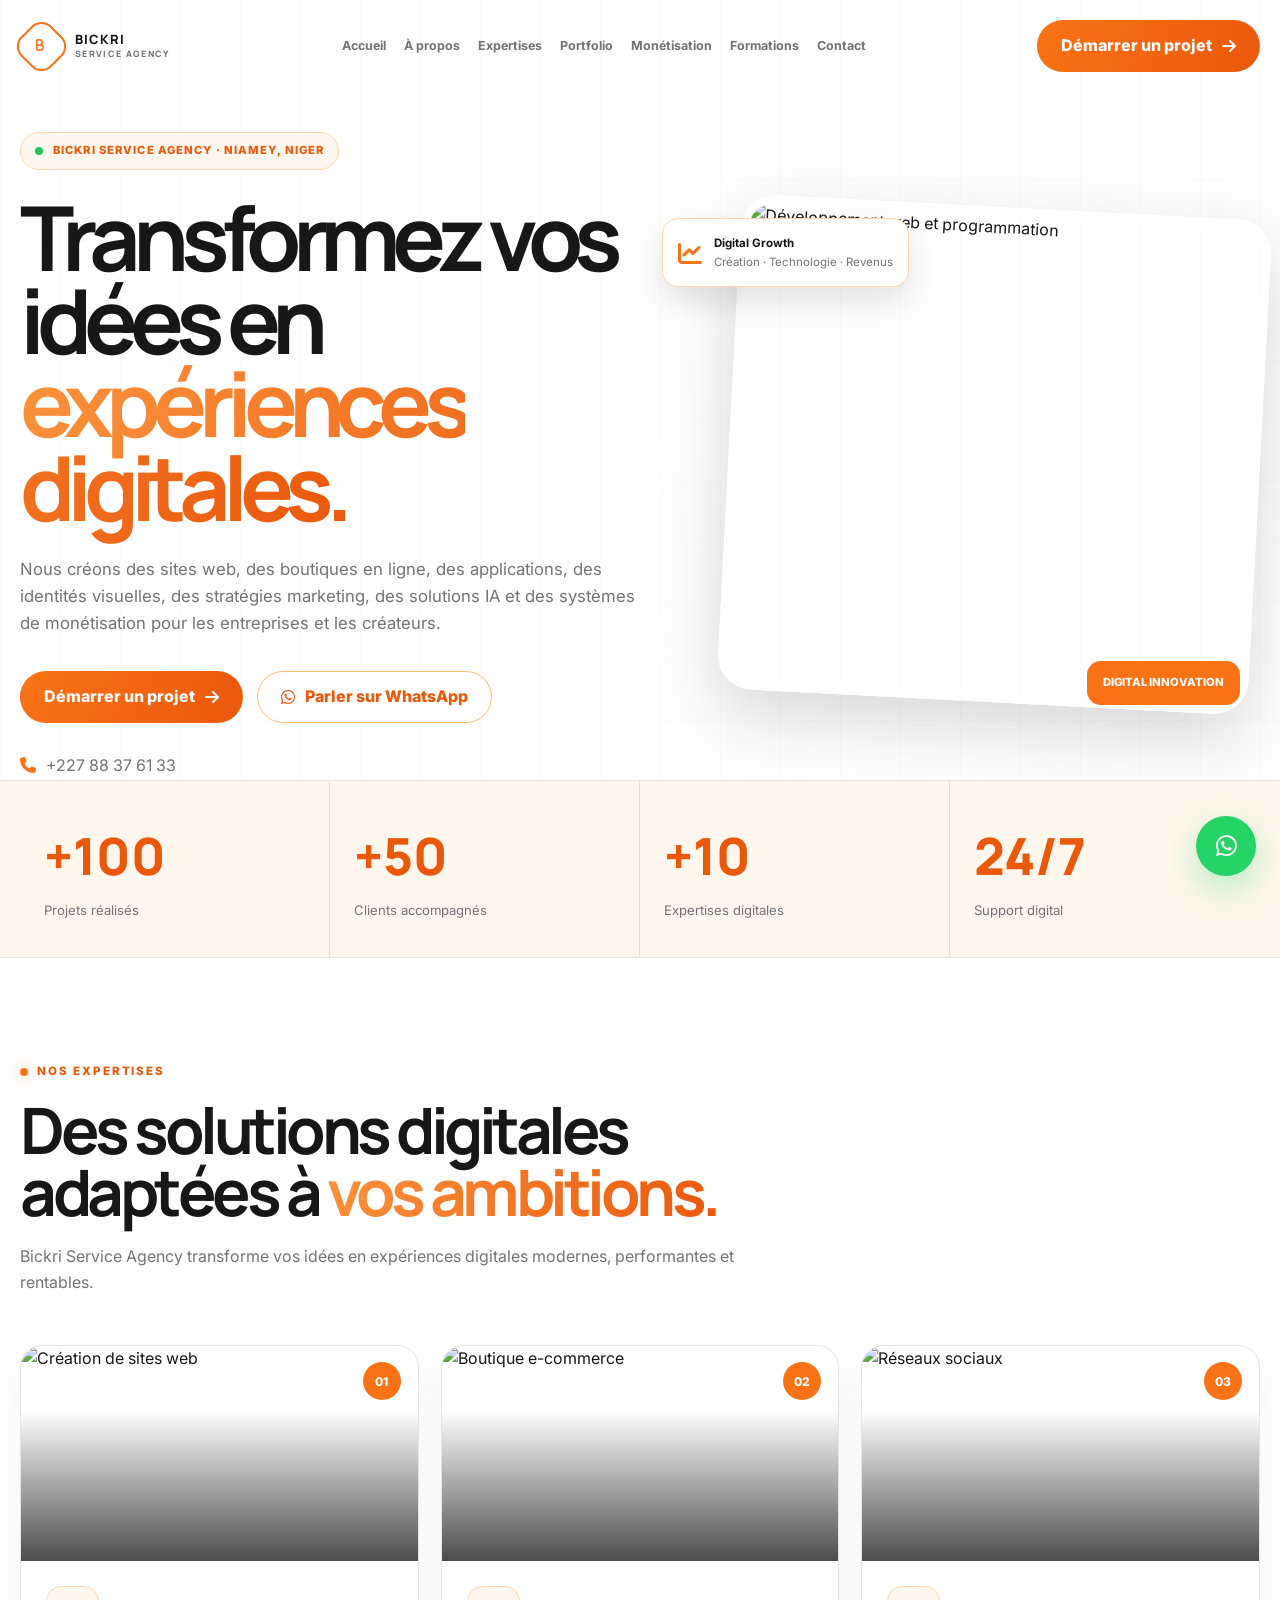
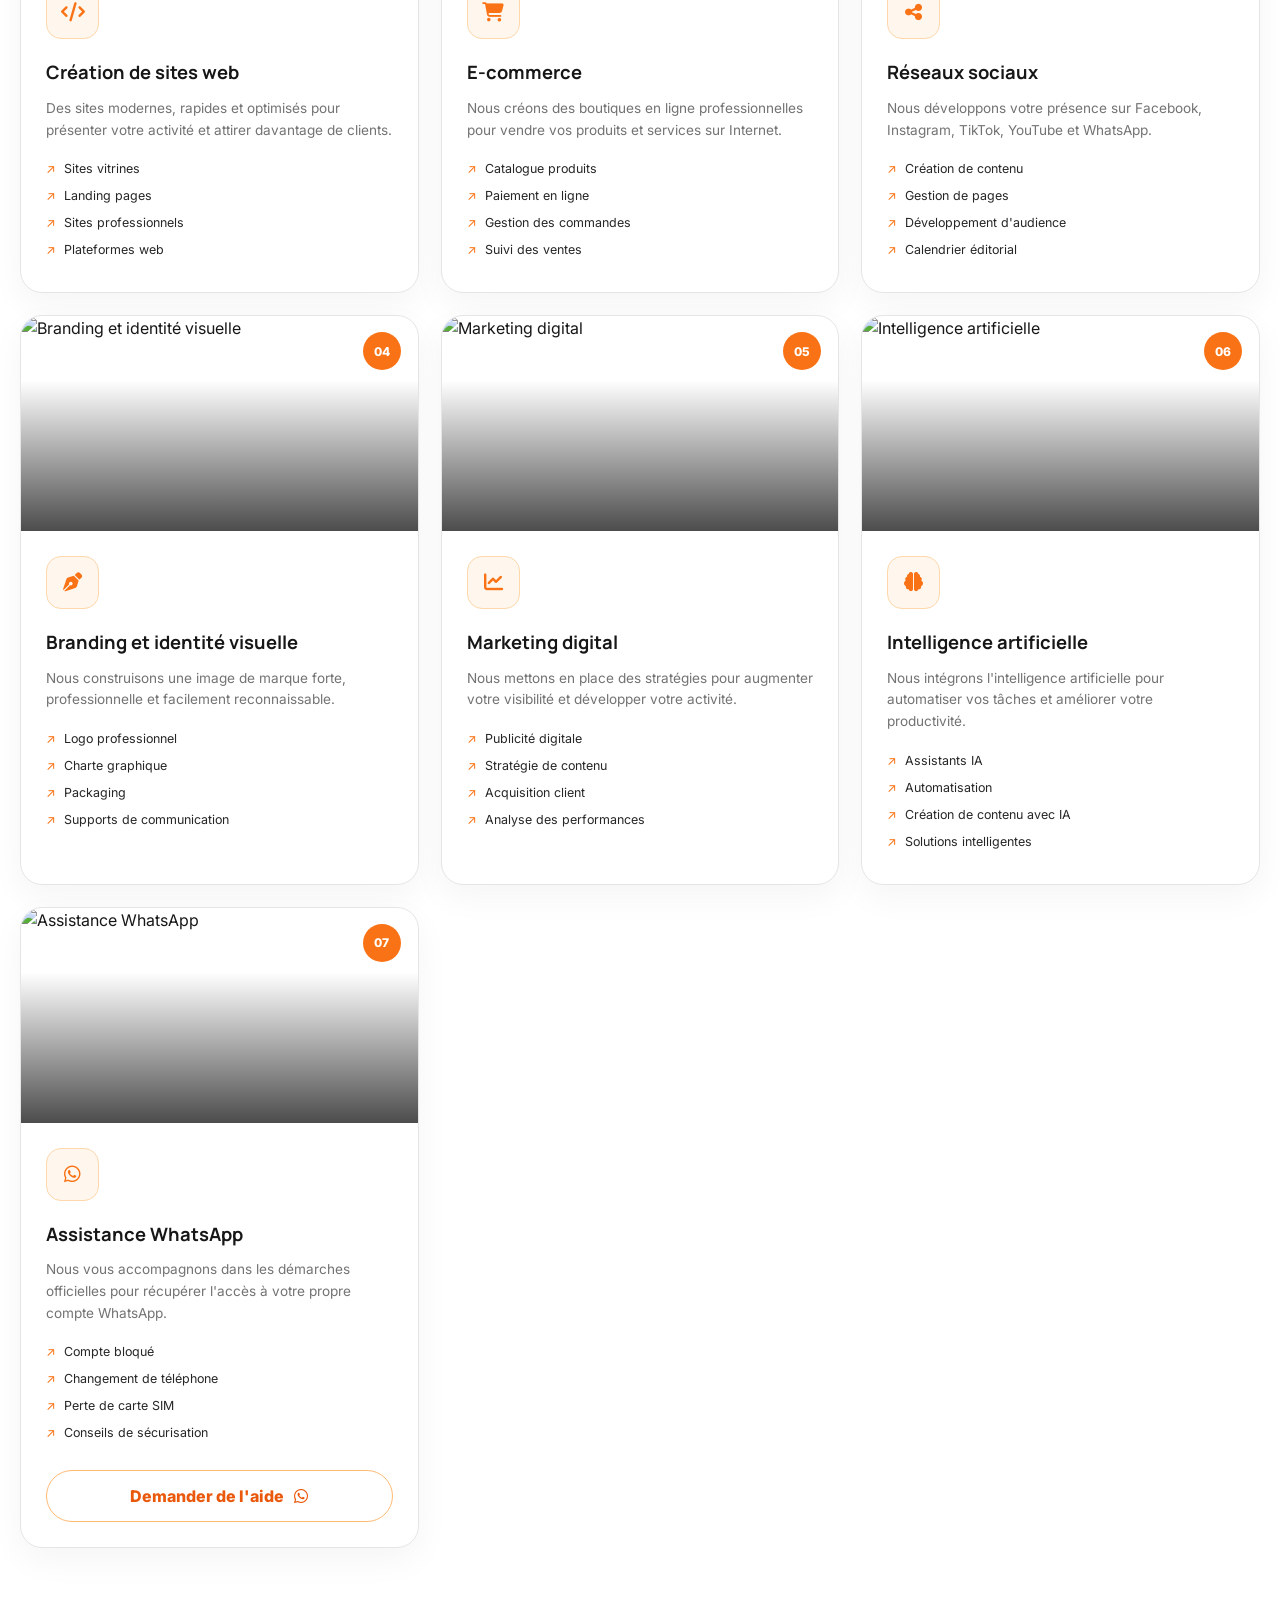
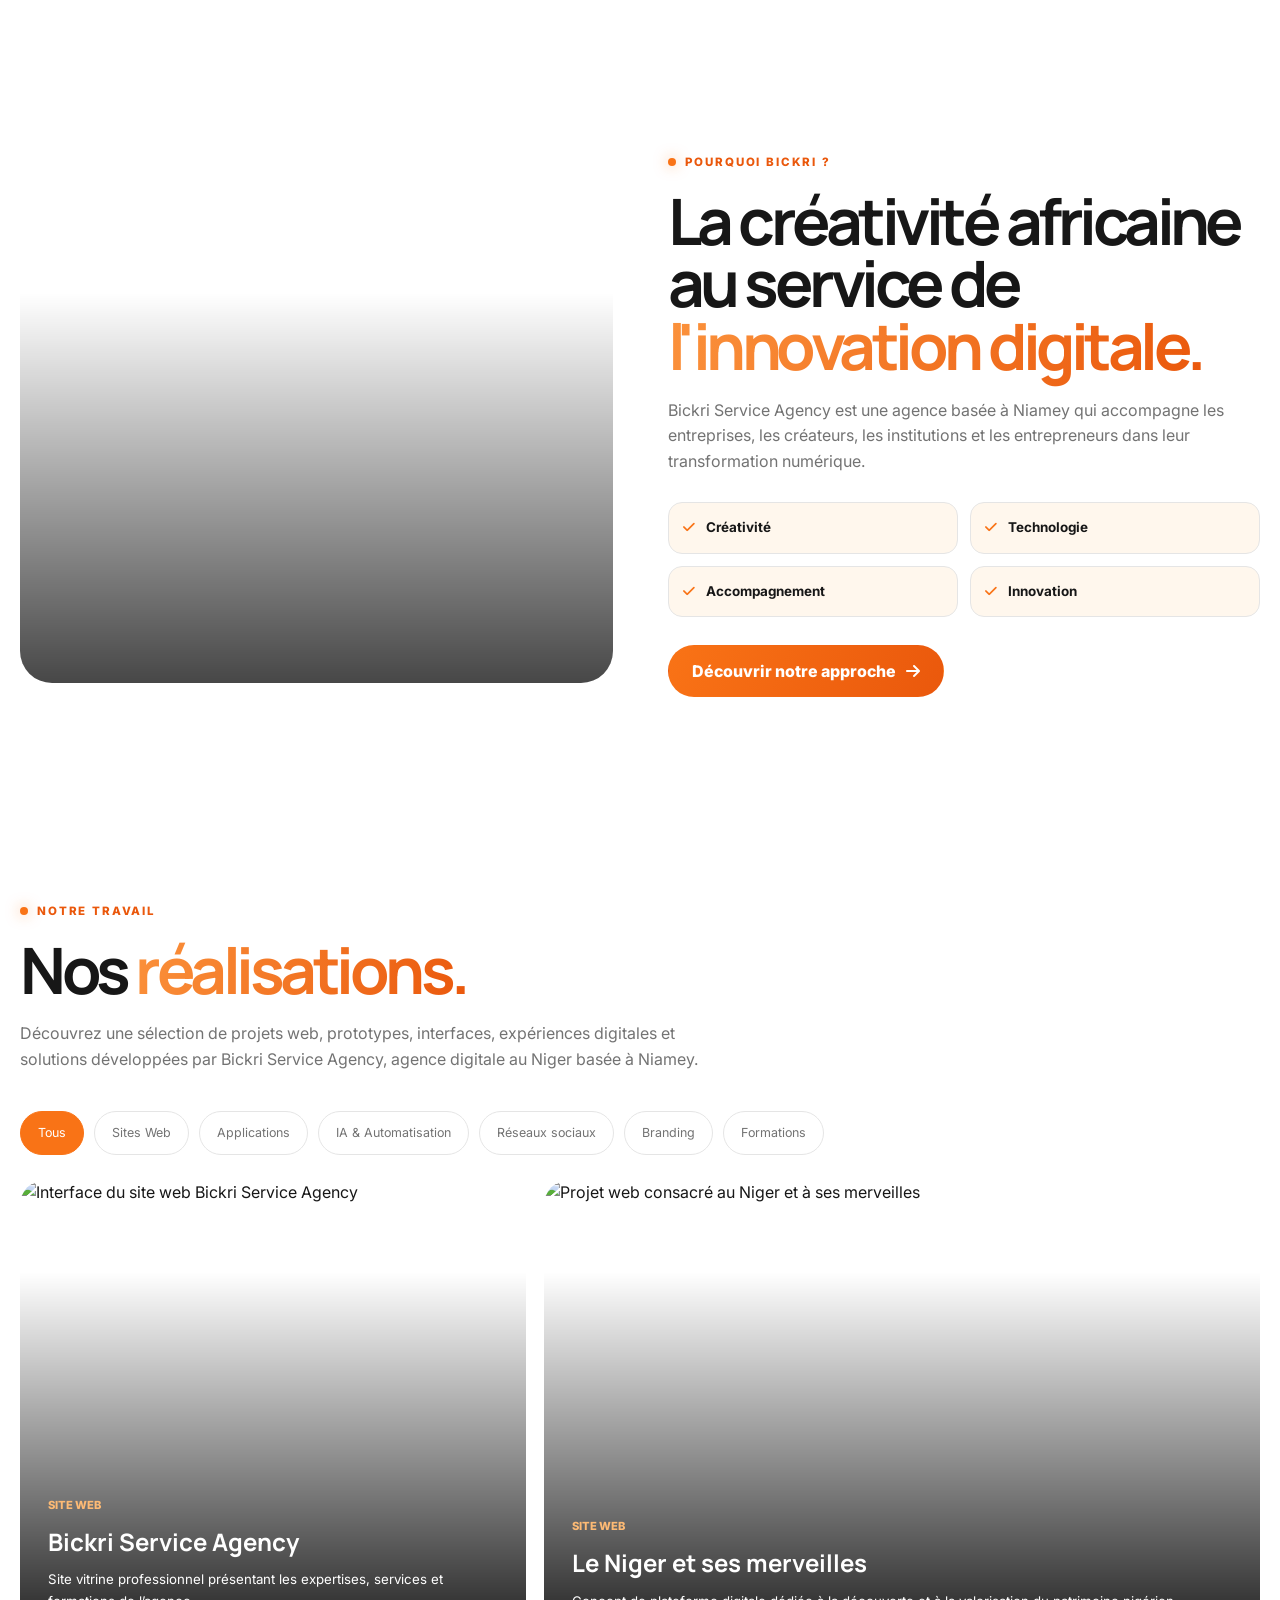
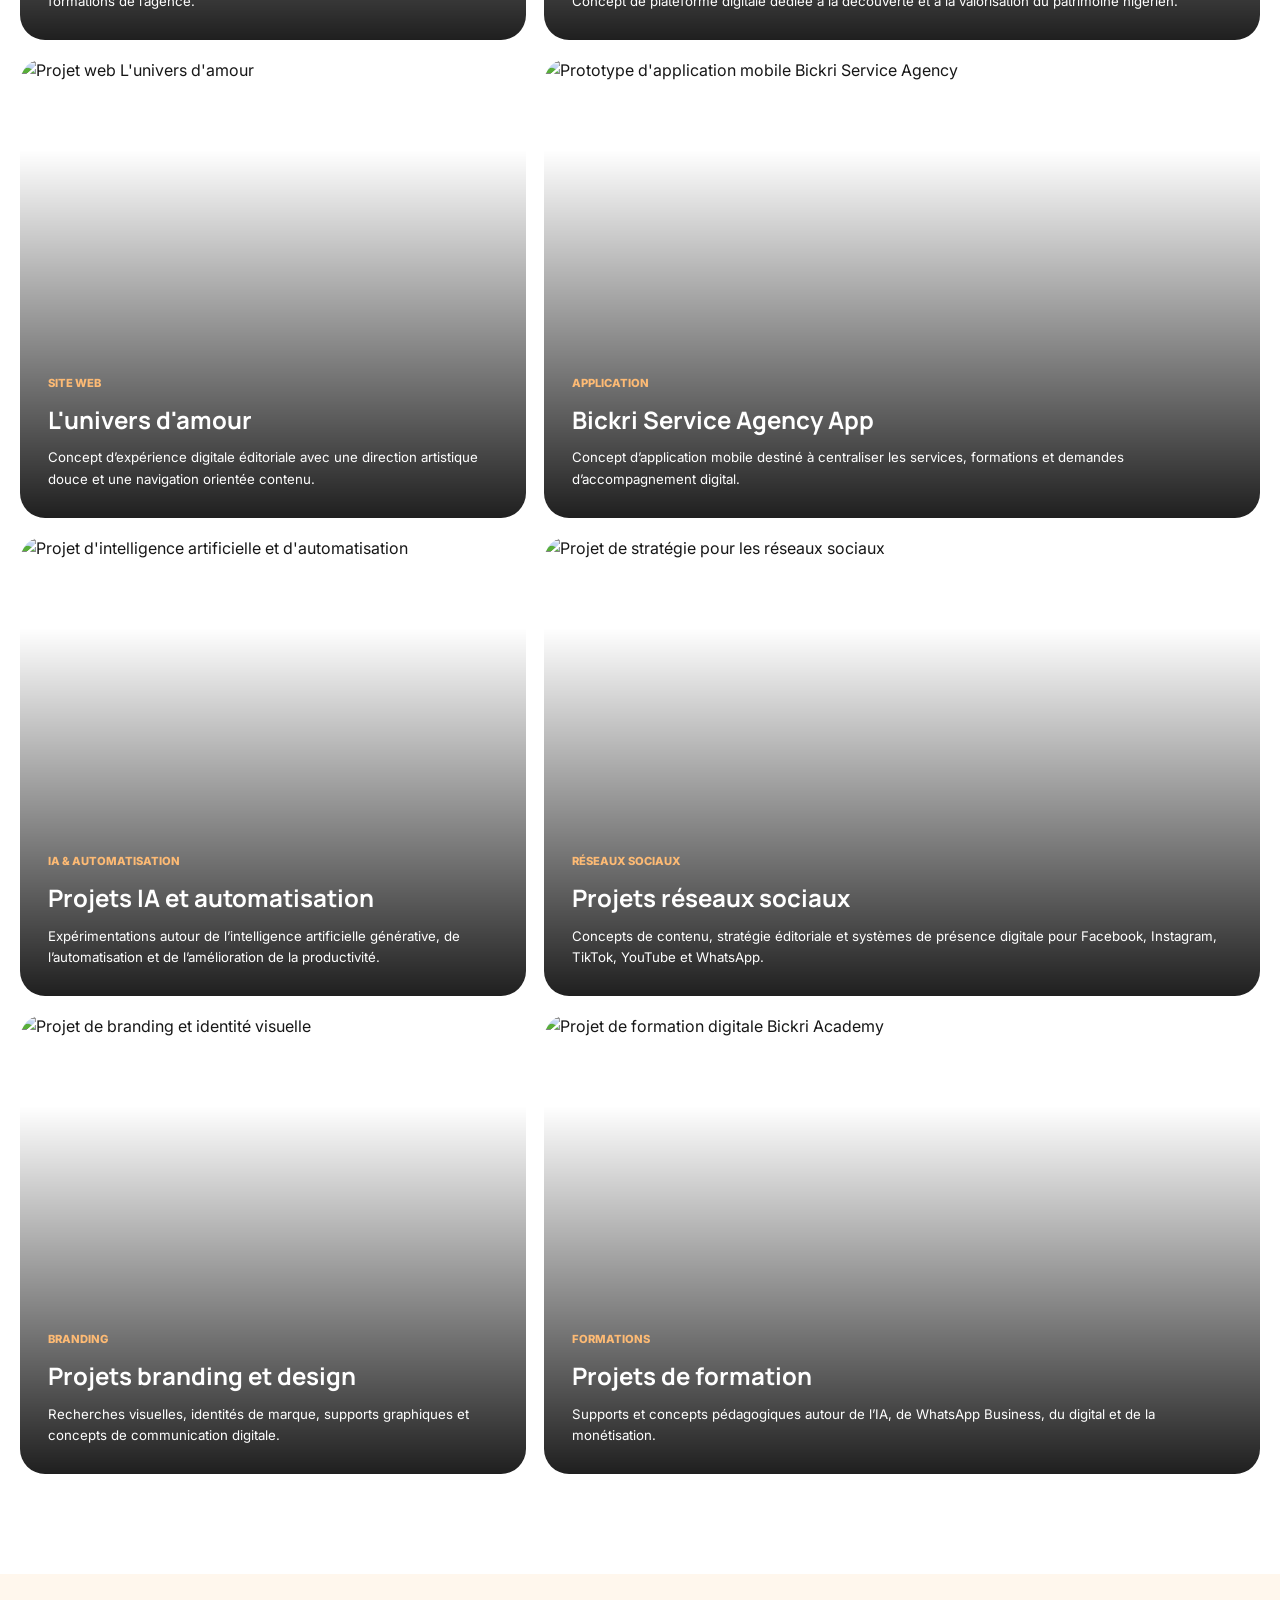
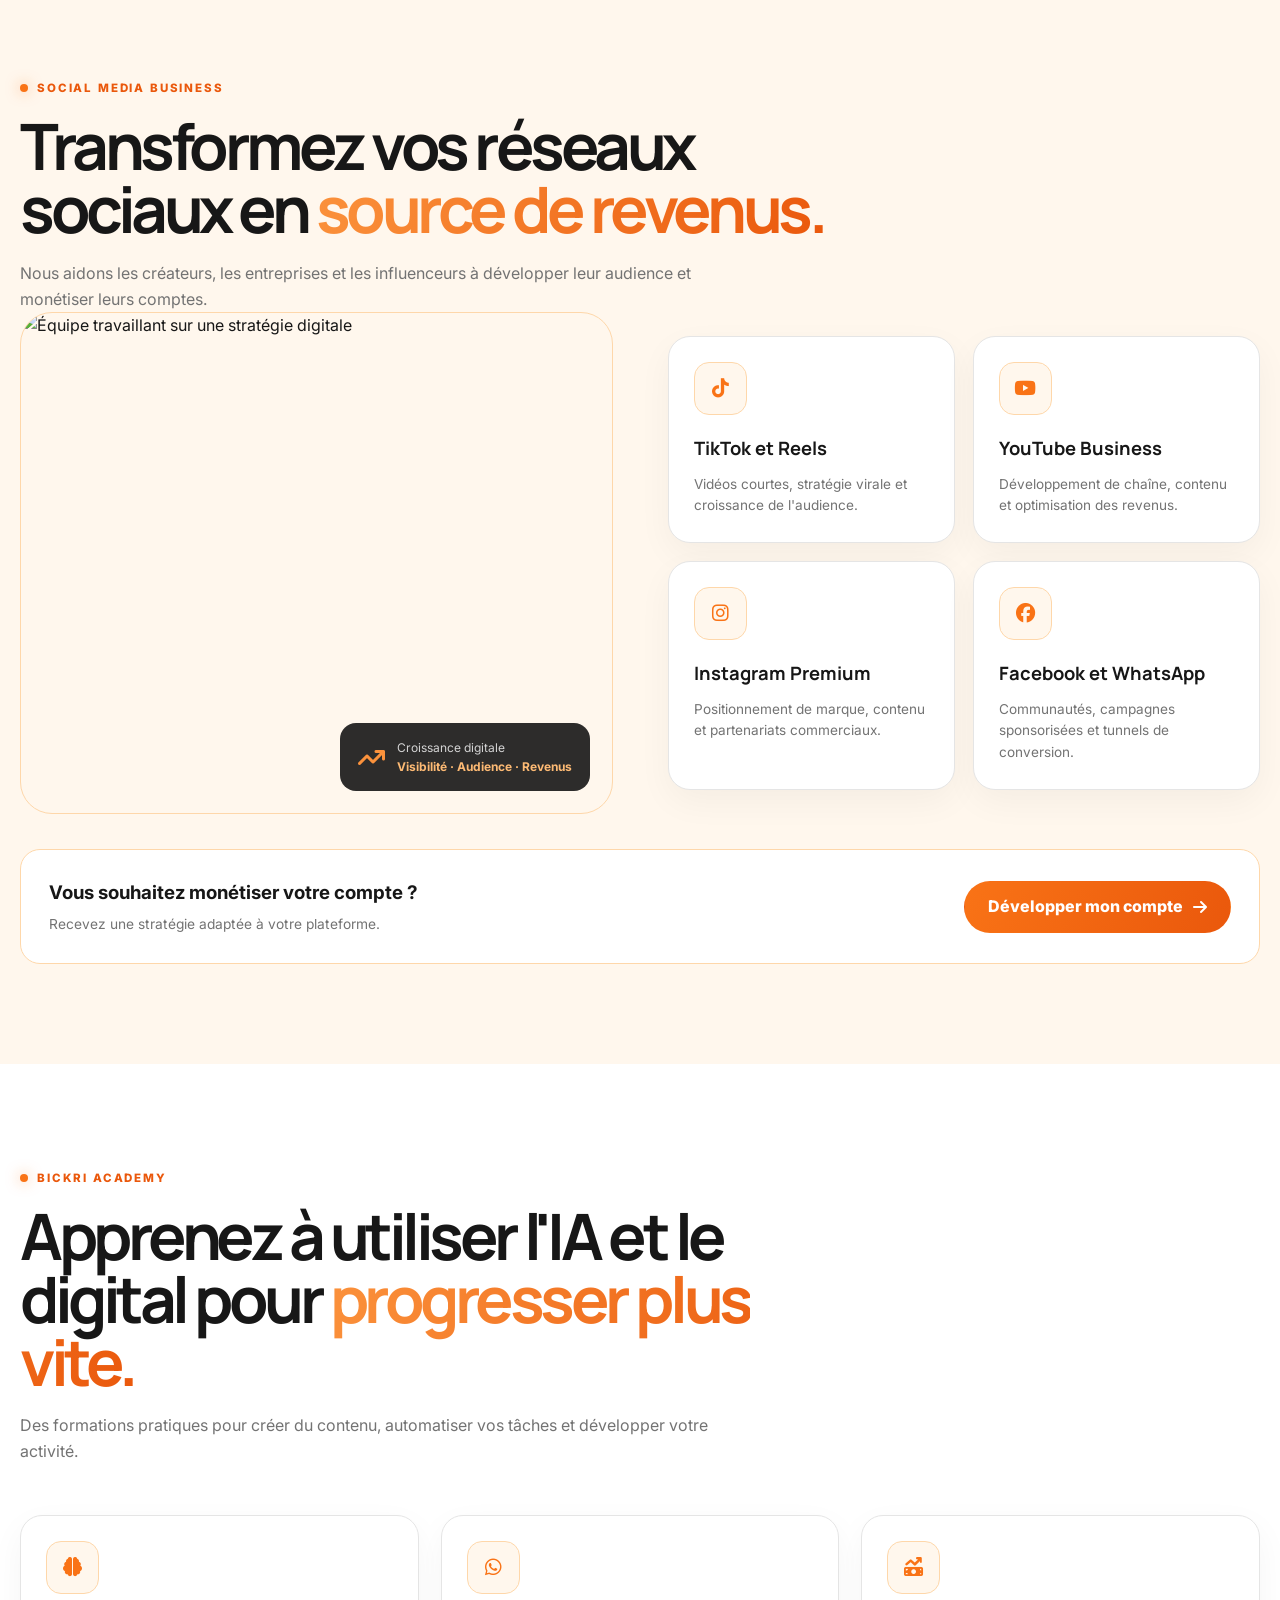
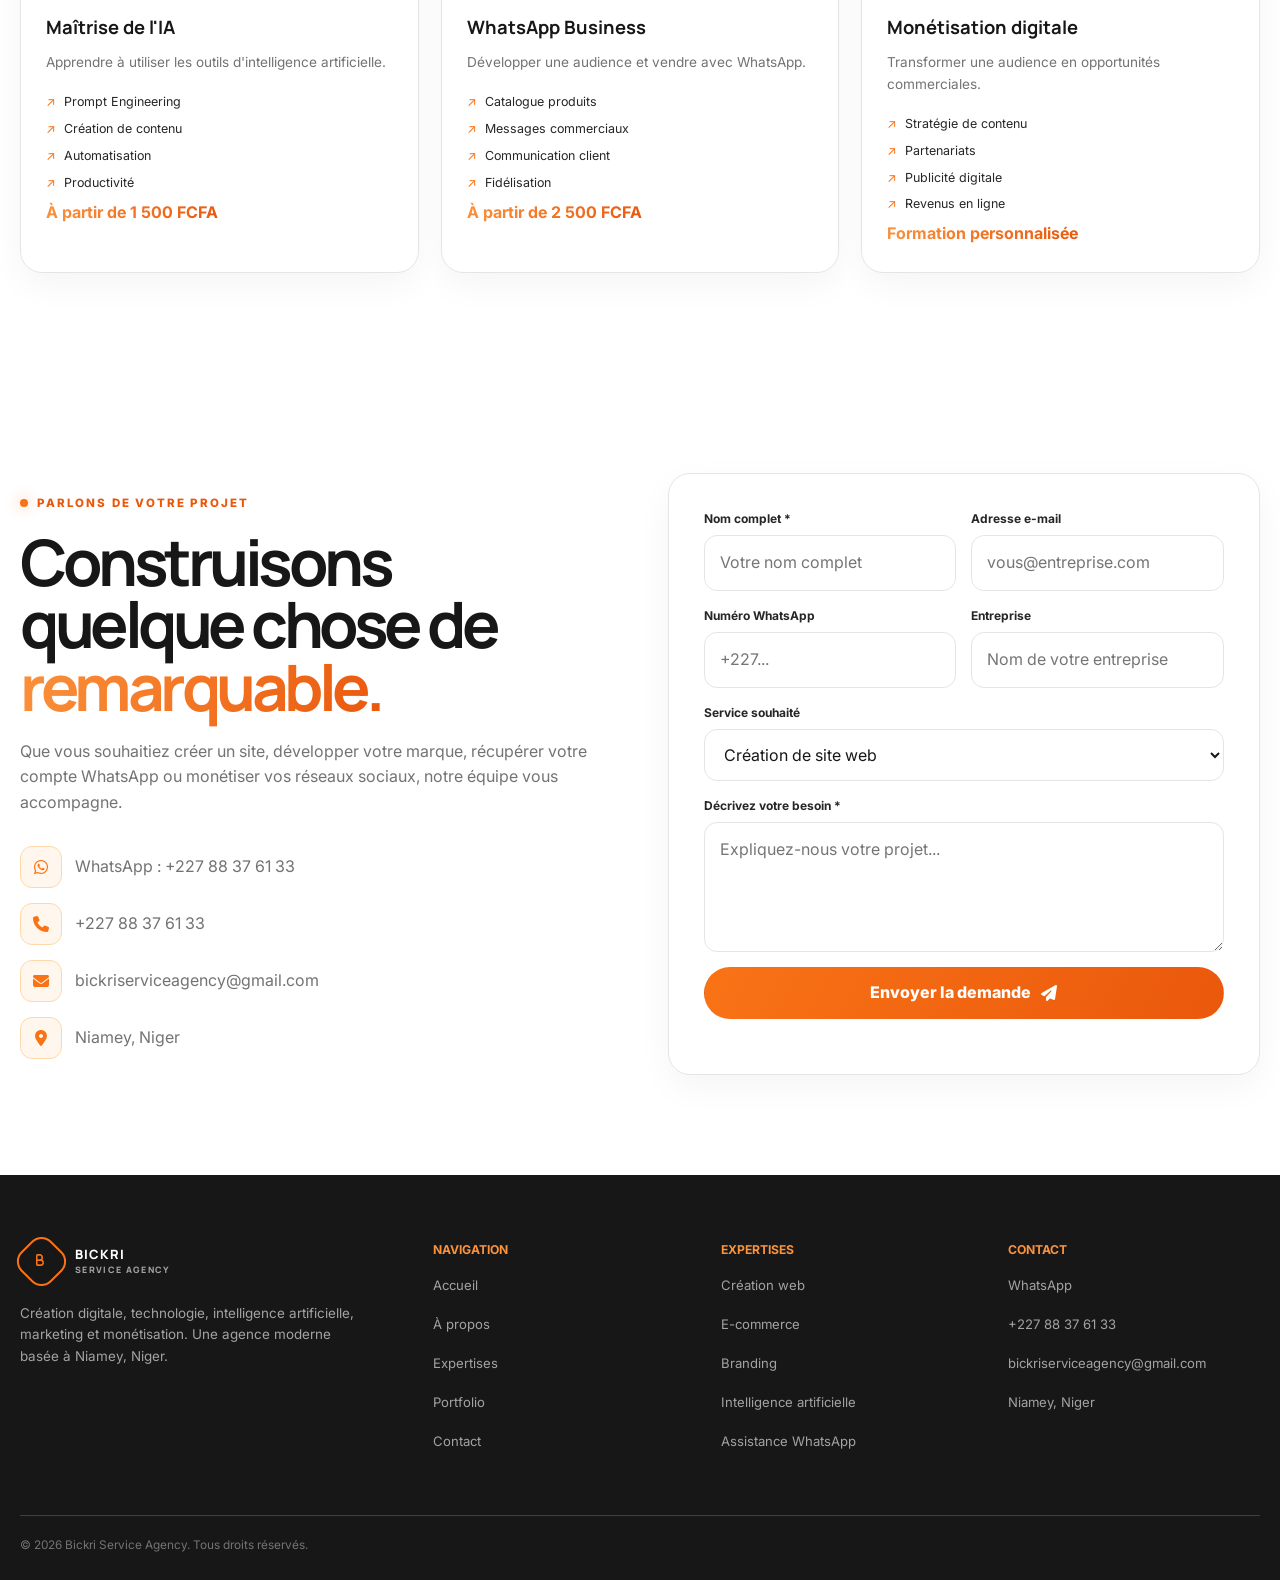
==== commit 656b5d4d: "Update Bickri service agency website Co-authored-by: Copilot App <223556219+Copilot@users.noreply.gi" ====
--- a/index.html
+++ b/index.html
@@ -1,137 +1,139 @@
 <!DOCTYPE html>
 <html lang="fr">
+
 <head>
   <meta charset="UTF-8">
   <meta name="viewport" content="width=device-width, initial-scale=1.0">
-  <meta name="theme-color" content="#f97316">
 
   <title>Bickri Service Agency | Agence digitale à Niamey, Niger</title>
 
-  <!-- SEO GOOGLE -->
   <meta
     name="description"
-    content="Bickri Service Agency à Niamey : création de sites web, applications Android, branding, marketing digital, SEO, automatisation IA et formations digitales au Niger."
+    content="Bickri Service Agency est une agence digitale basée à Niamey, Niger. Création de sites web, e-commerce, branding, marketing digital, intelligence artificielle, réseaux sociaux et formations."
+  >
+
+  <meta
+    name="keywords"
+    content="Bickri Service Agency, agence digitale Niger, agence web Niamey, création site web Niger, e-commerce Niger, marketing digital, branding, intelligence artificielle, formation digitale"
+  >
+
+  <meta name="author" content="Bickri Service Agency">
+  <meta name="robots" content="index, follow">
+  <meta name="googlebot" content="index, follow">
+  <meta name="theme-color" content="#f97316">
+
+  <!-- Google Search Console -->
+  <meta
+    name="google-site-verification"
+    content="KbmYlCjtfW8VrejuFPh1l-S0G5JmUDV-n6aLI_L05q4"
+  >
+
+  <link
+    rel="canonical"
+    href="https://bickriserviceagency.netlify.app/"
+  >
+
+  <!-- Open Graph -->
+  <meta property="og:type" content="website">
+  <meta property="og:locale" content="fr_FR">
+  <meta property="og:site_name" content="Bickri Service Agency">
+  <meta
+    property="og:title"
+    content="Bickri Service Agency | Agence digitale au Niger"
   >
   <meta
-    name="keywords"
-    content="Bickri Service Agency, agence digitale Niamey, création site web Niger, développeur web Niger, applications Android Niger, marketing digital Niger, branding Niger, SEO Niger, intelligence artificielle Niger"
+    property="og:description"
+    content="Création de sites web, e-commerce, branding, marketing digital, IA et monétisation des réseaux sociaux."
   >
-  <meta name="author" content="Bickri Service Agency">
-  <meta name="robots" content="index, follow">
-  <meta name="language" content="fr">
-  <meta name="geo.region" content="NE-8">
-  <meta name="geo.placename" content="Niamey">
-
-  <!-- À REMPLACER PAR TON VRAI DOMAINE -->
-  <link rel="canonical" href="https://www.ton-domaine.com/">
-
-  <!-- Partage WhatsApp / Facebook / LinkedIn -->
-  <meta property="og:type" content="website">
-  <meta property="og:locale" content="fr_NE">
-  <meta property="og:title" content="Bickri Service Agency | Agence digitale à Niamey">
-  <meta property="og:description" content="Sites web, applications Android, branding, marketing digital, SEO, IA et formations au Niger.">
-  <meta property="og:url" content="https://www.ton-domaine.com/">
-  <meta property="og:site_name" content="Bickri Service Agency">
-  <meta property="og:image" content="https://www.ton-domaine.com/images/bickri-service-agency.jpg">
-
-  <!-- Données structurées Google -->
+  <meta
+    property="og:url"
+    content="https://bickriserviceagency.netlify.app/"
+  >
+  <meta
+    property="og:image"
+    content="https://bickriserviceagency.netlify.app/og-image.jpg"
+  >
+
+  <!-- Twitter Cards -->
+  <meta name="twitter:card" content="summary_large_image">
+  <meta
+    name="twitter:title"
+    content="Bickri Service Agency | Agence digitale au Niger"
+  >
+  <meta
+    name="twitter:description"
+    content="Création de sites web, e-commerce, branding, marketing digital, IA et formations numériques."
+  >
+  <meta
+    name="twitter:image"
+    content="https://bickriserviceagency.netlify.app/og-image.jpg"
+  >
+
+  <!-- Données structurées -->
   <script type="application/ld+json">
   {
     "@context": "https://schema.org",
     "@type": "ProfessionalService",
-    "@id": "https://www.ton-domaine.com/#business",
+    "@id": "https://bickriserviceagency.netlify.app/#business",
     "name": "Bickri Service Agency",
-    "alternateName": "Bickri",
-    "url": "https://www.ton-domaine.com/",
-    "description": "Agence digitale basée à Niamey, spécialisée dans la création de sites web, applications Android, branding, marketing digital, SEO, automatisation IA et formations.",
+    "url": "https://bickriserviceagency.netlify.app/",
+    "description": "Agence digitale basée à Niamey, Niger.",
     "telephone": "+22788376133",
     "email": "bickriserviceagency@gmail.com",
-    "priceRange": "FCFA",
+    "priceRange": "$$",
     "address": {
       "@type": "PostalAddress",
       "addressLocality": "Niamey",
       "addressCountry": "NE"
     },
-    "areaServed": {
-      "@type": "Country",
-      "name": "Niger"
-    },
+    "areaServed": [
+      "Niger",
+      "Niamey",
+      "Afrique",
+      "International"
+    ],
     "sameAs": [
       "https://wa.me/22788376133"
     ],
-    "hasOfferCatalog": {
-      "@type": "OfferCatalog",
-      "name": "Services Bickri Service Agency",
-      "itemListElement": [
-        {
-          "@type": "Offer",
-          "itemOffered": {
-            "@type": "Service",
-            "name": "Création de sites web"
-          }
-        },
-        {
-          "@type": "Offer",
-          "itemOffered": {
-            "@type": "Service",
-            "name": "Applications Android"
-          }
-        },
-        {
-          "@type": "Offer",
-          "itemOffered": {
-            "@type": "Service",
-            "name": "Branding et identité visuelle"
-          }
-        },
-        {
-          "@type": "Offer",
-          "itemOffered": {
-            "@type": "Service",
-            "name": "Marketing digital"
-          }
-        },
-        {
-          "@type": "Offer",
-          "itemOffered": {
-            "@type": "Service",
-            "name": "Automatisation IA"
-          }
-        }
-      ]
-    }
+    "serviceType": [
+      "Création de sites web",
+      "E-commerce",
+      "Branding et identité visuelle",
+      "Marketing digital",
+      "Intelligence artificielle",
+      "Monétisation des réseaux sociaux",
+      "Formation digitale",
+      "Assistance WhatsApp"
+    ]
   }
   </script>
 
   <link rel="preconnect" href="https://fonts.googleapis.com">
-  <link rel="preconnect" href="https://fonts.gstatic.com" crossorigin>
-  <link href="https://fonts.googleapis.com/css2?family=Inter:wght@400;500;600;700;800&family=Manrope:wght@700;800&display=swap" rel="stylesheet">
-  <link rel="stylesheet" href="https://cdnjs.cloudflare.com/ajax/libs/font-awesome/6.5.2/css/all.min.css">
+  <link rel="preconnect" href="https://cdnjs.cloudflare.com">
+
+  <link
+    href="https://fonts.googleapis.com/css2?family=Inter:wght@400;500;600;700;800&family=Manrope:wght@600;700;800&display=swap"
+    rel="stylesheet"
+  >
+
+  <link
+    rel="stylesheet"
+    href="https://cdnjs.cloudflare.com/ajax/libs/font-awesome/6.5.2/css/all.min.css"
+  >
 
   <style>
     :root {
       --orange: #f97316;
       --orange-dark: #ea580c;
-      --orange-light: #ffedd5;
-      --orange-pale: #fff7ed;
+      --orange-light: #fff7ed;
+      --black: #171717;
+      --dark: #262626;
+      --gray: #737373;
+      --light: #f5f5f5;
+      --border: #e5e5e5;
       --white: #ffffff;
-      --text: #2b1608;
-      --muted: #7c4a21;
-      --border: #fed7aa;
-      --shadow: 0 18px 50px rgba(249, 115, 22, 0.14);
-      --radius: 20px;
-    }
-
-    .dark {
-      --orange: #fb923c;
-      --orange-dark: #f97316;
-      --orange-light: #7c2d12;
-      --orange-pale: #1c0f06;
-      --white: #2b1608;
-      --text: #fff7ed;
-      --muted: #fed7aa;
-      --border: #78350f;
-      --shadow: 0 18px 50px rgba(0, 0, 0, 0.28);
+      --container: 1240px;
+      --radius: 22px;
     }
 
     * {
@@ -145,21 +147,104 @@
     }
 
     body {
+      min-width: 320px;
+      max-width: 100%;
       overflow-x: hidden;
-      background: var(--orange-pale);
-      color: var(--text);
-      font-family: "Inter", Arial, sans-serif;
+      color: var(--black);
+      background: var(--white);
+      font-family: Inter, Arial, sans-serif;
       line-height: 1.6;
     }
 
-    img {
-      display: block;
-      max-width: 100%;
+    .intro-screen {
+      position: fixed;
+      z-index: 200;
+      inset: 0;
+      display: grid;
+      place-items: center;
+      padding: 24px;
+      color: var(--white);
+      background:
+        radial-gradient(circle at 50% 42%, rgba(251, 146, 60, .22), transparent 30%),
+        #171717;
+      animation: introFadeOut .55s ease 1.8s forwards;
+    }
+
+    .intro-content {
+      display: grid;
+      gap: 10px;
+      text-align: center;
+      animation: introRise .8s ease both;
+    }
+
+    .intro-content strong {
+      color: #fb923c;
+      font-size: clamp(1.4rem, 4vw, 2.4rem);
+      letter-spacing: .12em;
+    }
+
+    .intro-content span {
+      color: #d4d4d4;
+      font-size: clamp(.75rem, 2vw, 1rem);
+      letter-spacing: .06em;
+    }
+
+    @keyframes introRise {
+      from {
+        opacity: 0;
+        transform: translateY(16px);
+      }
+      to {
+        opacity: 1;
+        transform: translateY(0);
+      }
+    }
+
+    @keyframes introFadeOut {
+      to {
+        visibility: hidden;
+        opacity: 0;
+        pointer-events: none;
+      }
+    }
+
+    @media (prefers-reduced-motion: reduce) {
+      .intro-screen,
+      .intro-content {
+        animation: none;
+      }
+
+      .intro-screen {
+        visibility: hidden;
+        opacity: 0;
+        pointer-events: none;
+      }
+    }
+
+    body::before {
+      position: fixed;
+      inset: 0;
+      z-index: -1;
+      pointer-events: none;
+      content: "";
+      opacity: .45;
+      background-image:
+        linear-gradient(#f5f5f5 1px, transparent 1px),
+        linear-gradient(90deg, #f5f5f5 1px, transparent 1px);
+      background-size: 60px 60px;
     }
 
     a {
       color: inherit;
       text-decoration: none;
+    }
+
+    img,
+    video,
+    canvas,
+    svg {
+      display: block;
+      max-width: 100%;
     }
 
     button,
@@ -171,113 +256,106 @@
 
     button {
       cursor: pointer;
-      -webkit-tap-highlight-color: transparent;
     }
 
     .container {
-      width: min(1180px, calc(100% - 32px));
+      width: min(var(--container), calc(100% - 40px));
       margin: auto;
     }
 
-    section {
-      padding: 90px 0;
-    }
-
-    .hidden {
-      display: none !important;
-    }
-
-    .muted {
-      color: var(--muted);
-    }
-
-    .text-center {
-      text-align: center;
+    .section {
+      padding: 100px 0;
     }
 
     .eyebrow {
-      margin-bottom: 14px;
-      color: var(--orange);
-      font-size: 0.72rem;
+      display: inline-flex;
+      align-items: center;
+      gap: 9px;
+      margin-bottom: 18px;
+      color: var(--orange-dark);
+      font-size: .72rem;
       font-weight: 800;
-      letter-spacing: 0.15em;
+      letter-spacing: .16em;
       text-transform: uppercase;
     }
 
-    .title {
+    .eyebrow-dot {
+      width: 8px;
+      height: 8px;
+      border-radius: 50%;
+      background: var(--orange);
+      box-shadow: 0 0 14px rgba(249, 115, 22, .55);
+    }
+
+    .section-title {
       max-width: 850px;
-      margin-bottom: 18px;
-      font-family: "Manrope", sans-serif;
-      font-size: clamp(2.4rem, 5.2vw, 4.9rem);
-      line-height: 1;
-      letter-spacing: -0.075em;
-    }
-
-    .gradient {
+      margin-bottom: 20px;
+      font-family: Manrope, sans-serif;
+      font-size: clamp(2.4rem, 5vw, 5.2rem);
+      line-height: .98;
+      letter-spacing: -.07em;
+    }
+
+    .section-description {
+      max-width: 720px;
+      color: var(--gray);
+    }
+
+    .gradient-orange {
       color: transparent;
-      background: linear-gradient(100deg, #fb923c, #ea580c);
+      background: linear-gradient(110deg, #fb923c, #ea580c);
       background-clip: text;
       -webkit-background-clip: text;
-    }
-
-    .description {
-      max-width: 720px;
-      color: var(--muted);
     }
 
     .btn {
       display: inline-flex;
       align-items: center;
       justify-content: center;
-      gap: 9px;
-      min-height: 48px;
-      padding: 0 22px;
+      gap: 10px;
+      min-height: 52px;
+      padding: 0 23px;
       border: 1px solid transparent;
       border-radius: 999px;
-      background: linear-gradient(120deg, var(--orange), var(--orange-dark));
-      box-shadow: 0 9px 22px rgba(249, 115, 22, 0.25);
-      color: #fff;
-      font-size: 0.9rem;
+      color: var(--white);
+      background: linear-gradient(115deg, var(--orange), var(--orange-dark));
       font-weight: 800;
-      transition: 0.25s ease;
+      transition: .3s ease;
     }
 
     .btn:hover {
-      transform: translateY(-3px);
-      box-shadow: 0 14px 28px rgba(249, 115, 22, 0.36);
-    }
-
-    .btn.secondary {
-      border-color: var(--border);
+      transform: translateY(-4px);
+      box-shadow: 0 18px 35px rgba(249, 115, 22, .25);
+    }
+
+    .btn-outline {
+      color: var(--orange-dark);
+      border-color: #fdba74;
       background: var(--white);
-      box-shadow: none;
-      color: var(--text);
-    }
-
-    .btn.secondary:hover {
-      border-color: var(--orange);
-    }
-
-    .btn.small {
-      min-height: 39px;
-      padding: 0 15px;
-      font-size: 0.8rem;
-    }
-
-    /* HEADER */
+    }
+
+    .btn-outline:hover {
+      color: var(--white);
+      background: var(--orange);
+    }
+
     .navbar {
       position: fixed;
-      z-index: 50;
+      z-index: 100;
       top: 0;
       width: 100%;
-      padding: 14px 0;
-      background: rgba(249, 115, 22, 0.97);
-      box-shadow: 0 3px 20px rgba(124, 45, 18, 0.18);
-      color: #fff;
-      backdrop-filter: blur(14px);
-    }
-
-    .navbar .container {
+      padding: 20px 0;
+      transition: .3s ease;
+    }
+
+    .navbar.scrolled {
+      padding: 12px 0;
+      border-bottom: 1px solid var(--border);
+      background: rgba(255, 255, 255, .95);
+      backdrop-filter: blur(18px);
+    }
+
+    .nav-inner {
       display: flex;
       align-items: center;
       justify-content: space-between;
@@ -285,194 +363,211 @@
     }
 
     .logo {
+      display: flex;
+      align-items: center;
+      gap: 12px;
+      color: var(--black);
+      font-family: Manrope, sans-serif;
+      font-size: .8rem;
+      font-weight: 800;
+      letter-spacing: .08em;
+      line-height: 1.05;
+    }
+
+    .logo-mark {
+      display: grid;
+      place-items: center;
+      width: 43px;
+      height: 43px;
+      color: var(--orange);
+      border: 2px solid var(--orange);
+      border-radius: 14px;
+      transform: rotate(45deg);
+    }
+
+    .logo-mark i {
+      transform: rotate(-45deg);
+    }
+
+    .logo small {
+      display: block;
+      margin-top: 4px;
+      color: var(--gray);
+      font-size: .55rem;
+      letter-spacing: .15em;
+    }
+
+    .nav-links {
+      display: flex;
+      align-items: center;
+      gap: 18px;
+      color: var(--gray);
+      font-size: .78rem;
+      font-weight: 700;
+    }
+
+    .nav-links a:hover {
+      color: var(--orange-dark);
+    }
+
+    .menu-toggle {
+      display: none;
+      width: 44px;
+      height: 44px;
+      color: var(--orange-dark);
+      border: 1px solid #fdba74;
+      border-radius: 50%;
+      background: var(--white);
+    }
+
+    .hero {
+      min-height: 780px;
+      display: flex;
+      align-items: center;
+      padding-top: 130px;
+    }
+
+    .hero-grid {
+      display: grid;
+      grid-template-columns: 1fr .9fr;
+      align-items: center;
+      gap: 60px;
+    }
+
+    .hero-badge {
       display: inline-flex;
       align-items: center;
       gap: 10px;
-      color: #fff;
+      margin-bottom: 25px;
+      padding: 9px 14px;
+      color: var(--orange-dark);
+      border: 1px solid #fed7aa;
+      border-radius: 999px;
+      background: var(--orange-light);
+      font-size: .7rem;
       font-weight: 800;
-      letter-spacing: 0.08em;
-    }
-
-    .logo-mark {
-      display: grid;
-      place-items: center;
-      width: 42px;
-      height: 42px;
-      flex: 0 0 42px;
-      border: 2px solid #fff;
-      border-radius: 13px;
-      color: #fff;
-      transform: rotate(45deg);
-    }
-
-    .logo-mark i {
-      transform: rotate(-45deg);
-    }
-
-    .logo small {
-      display: block;
-      color: #ffedd5;
-      font-size: 0.55rem;
-      letter-spacing: 0.15em;
-    }
-
-    .nav-links {
-      display: flex;
-      gap: 20px;
-      font-size: 0.82rem;
-      font-weight: 700;
-    }
-
-    .nav-links a:hover {
-      color: #ffedd5;
-    }
-
-    .nav-actions {
-      display: flex;
-      align-items: center;
-      gap: 8px;
-    }
-
-    .theme-toggle,
-    .menu {
-      display: grid;
-      place-items: center;
-      width: 42px;
-      height: 42px;
-      padding: 0;
-      border: 1px solid rgba(255, 255, 255, 0.65);
-      border-radius: 50%;
-      background: rgba(255, 255, 255, 0.12);
-      color: #fff;
-    }
-
-    .menu {
-      display: none;
-    }
-
-    /* HERO */
-    .hero {
-      min-height: 760px;
-      padding-top: 160px;
-      color: #fff;
-      background:
-        linear-gradient(110deg, rgba(249, 115, 22, 0.94), rgba(234, 88, 12, 0.85)),
-        url("https://images.unsplash.com/photo-1516321318423-f06f85e504b3?auto=format&fit=crop&w=1800&q=85")
-        center / cover;
-    }
-
-    .hero-grid {
-      display: grid;
-      grid-template-columns: 1fr 0.86fr;
-      align-items: center;
-      gap: 60px;
-    }
-
-    .badge {
-      display: inline-flex;
-      align-items: center;
-      gap: 9px;
-      padding: 8px 13px;
-      border: 1px solid rgba(255, 255, 255, 0.55);
-      border-radius: 999px;
-      background: rgba(255, 255, 255, 0.10);
-      color: #fff7ed;
-      font-size: 0.72rem;
-      font-weight: 800;
-    }
-
-    .dot {
+      letter-spacing: .1em;
+    }
+
+    .pulse-dot {
       width: 8px;
       height: 8px;
       border-radius: 50%;
-      background: #fff;
-    }
-
-    h1,
-    h2,
-    h3,
-    h4 {
-      font-family: "Manrope", sans-serif;
-    }
-
-    h1 {
-      margin: 24px 0;
-      font-size: clamp(3rem, 7vw, 6.7rem);
-      line-height: 0.95;
-      letter-spacing: -0.08em;
-    }
-
-    .hero .gradient {
-      background: linear-gradient(110deg, #fff, #ffedd5);
-      background-clip: text;
-      -webkit-background-clip: text;
-    }
-
-    .hero p {
-      max-width: 650px;
-      margin-bottom: 30px;
-      color: #fff7ed;
-      font-size: 1.04rem;
-    }
-
-    .actions {
+      background: #22c55e;
+    }
+
+    .hero h1 {
+      max-width: 850px;
+      margin-bottom: 28px;
+      font-family: Manrope, sans-serif;
+      font-size: clamp(3.1rem, 7vw, 7rem);
+      line-height: .93;
+      letter-spacing: -.09em;
+    }
+
+    .hero-description {
+      max-width: 620px;
+      margin-bottom: 34px;
+      color: var(--gray);
+      font-size: 1.05rem;
+    }
+
+    .hero-actions {
       display: flex;
       flex-wrap: wrap;
+      gap: 14px;
+    }
+
+    .hero-contact {
+      display: flex;
+      align-items: center;
+      gap: 10px;
+      margin-top: 30px;
+      color: var(--gray);
+    }
+
+    .hero-contact i {
+      color: var(--orange);
+    }
+
+    .hero-visual {
+      position: relative;
+      min-height: 550px;
+      min-width: 0;
+    }
+
+    .hero-visual img {
+      position: absolute;
+      inset: 5% 0 5% 5%;
+      width: 95%;
+      height: 90%;
+      object-fit: cover;
+      border: 8px solid var(--white);
+      border-radius: 34px;
+      box-shadow: 0 25px 70px rgba(0, 0, 0, .16);
+      transform: rotate(3deg);
+    }
+
+    .floating-card {
+      position: absolute;
+      z-index: 3;
+      top: 7%;
+      left: -7%;
+      display: flex;
+      align-items: center;
       gap: 12px;
-    }
-
-    .hero .btn {
-      background: #fff;
-      box-shadow: 0 9px 20px rgba(124, 45, 18, 0.22);
-      color: var(--orange-dark);
-    }
-
-    .hero .btn.secondary {
-      border-color: rgba(255, 255, 255, 0.70);
-      background: rgba(255, 255, 255, 0.13);
-      box-shadow: none;
-      color: #fff;
-    }
-
-    .hero-card {
-      min-height: 420px;
-      padding: 32px;
-      border: 1px solid rgba(255, 255, 255, 0.32);
-      border-radius: 28px;
-      background: rgba(255, 255, 255, 0.13);
-      box-shadow: 0 30px 90px rgba(105, 34, 5, 0.31);
-      backdrop-filter: blur(10px);
-    }
-
-    .hero-card .eyebrow {
-      color: #ffedd5;
-    }
-
-    .hero-card h3 {
-      margin: 20px 0;
-      font-size: 1.8rem;
-    }
-
-    .hero-card ul {
-      list-style: none;
-      color: #fff7ed;
-    }
-
-    .hero-card li {
-      margin: 13px 0;
-    }
-
-    .hero-card li i {
-      margin-right: 8px;
-      color: #fff;
-    }
-
-    /* STATS */
+      max-width: calc(100% - 15px);
+      padding: 15px;
+      border: 1px solid #fed7aa;
+      border-radius: 16px;
+      background: var(--white);
+      box-shadow: 0 15px 35px rgba(0, 0, 0, .12);
+      animation: floating 4s ease-in-out infinite;
+    }
+
+    .floating-card i {
+      color: var(--orange);
+      font-size: 1.5rem;
+    }
+
+    .floating-card span {
+      color: var(--gray);
+      font-size: .72rem;
+    }
+
+    .floating-card strong {
+      display: block;
+      color: var(--black);
+    }
+
+    .hero-label {
+      position: absolute;
+      z-index: 4;
+      right: 20px;
+      bottom: 25px;
+      padding: 13px 16px;
+      border-radius: 14px;
+      color: var(--white);
+      background: var(--orange);
+      font-size: .7rem;
+      font-weight: 800;
+      text-transform: uppercase;
+    }
+
+    @keyframes floating {
+      0%, 100% {
+        transform: translateY(0);
+      }
+
+      50% {
+        transform: translateY(-12px);
+      }
+    }
+
     .stats {
-      background: #fff;
-      color: var(--orange);
       border-top: 1px solid var(--border);
       border-bottom: 1px solid var(--border);
+      background: var(--orange-light);
     }
 
     .stats-grid {
@@ -481,129 +576,210 @@
     }
 
     .stat {
-      padding: 28px;
-      border-right: 1px solid var(--border);
+      padding: 34px 24px;
+      border-right: 1px solid #fed7aa;
     }
 
     .stat:last-child {
       border-right: 0;
     }
 
-    .stat strong {
+    .stat-number {
       display: block;
-      font-family: "Manrope", sans-serif;
-      font-size: 2.7rem;
-    }
-
-    /* CARDS */
-    .grid {
+      color: var(--orange-dark);
+      font-family: Manrope, sans-serif;
+      font-size: clamp(2.3rem, 4vw, 4rem);
+      font-weight: 800;
+    }
+
+    .stat-label {
+      color: var(--gray);
+      font-size: .82rem;
+    }
+
+    .expertise-grid,
+    .cards-grid {
       display: grid;
       grid-template-columns: repeat(3, 1fr);
-      gap: 20px;
-      margin-top: 42px;
-    }
-
-    .card {
-      padding: 24px;
+      gap: 22px;
+      margin-top: 50px;
+    }
+
+    .expertise-card,
+    .card,
+    .contact-panel {
+      min-width: 0;
+      overflow: hidden;
       border: 1px solid var(--border);
       border-radius: var(--radius);
       background: var(--white);
-      box-shadow: var(--shadow);
-      transition: 0.25s ease;
-    }
-
+      box-shadow: 0 12px 35px rgba(0, 0, 0, .045);
+      transition: .35s ease;
+    }
+
+    .expertise-card:hover,
     .card:hover {
-      border-color: var(--orange);
-      transform: translateY(-6px);
-    }
-
-    .icon {
+      transform: translateY(-8px);
+      border-color: #fdba74;
+      box-shadow: 0 25px 60px rgba(249, 115, 22, .13);
+    }
+
+    .expertise-image {
+      position: relative;
+      height: 215px;
+      overflow: hidden;
+    }
+
+    .expertise-image::after {
+      position: absolute;
+      inset: 0;
+      content: "";
+      background: linear-gradient(180deg, transparent 30%, rgba(0, 0, 0, .7));
+    }
+
+    .expertise-image img {
+      width: 100%;
+      height: 100%;
+      object-fit: cover;
+      transition: .6s ease;
+    }
+
+    .expertise-card:hover img {
+      transform: scale(1.08);
+    }
+
+    .expertise-number {
+      position: absolute;
+      z-index: 2;
+      top: 16px;
+      right: 17px;
+      display: grid;
+      place-items: center;
+      width: 38px;
+      height: 38px;
+      color: var(--white);
+      border-radius: 50%;
+      background: var(--orange);
+      font-size: .75rem;
+      font-weight: 800;
+    }
+
+    .expertise-content,
+    .card {
+      padding: 25px;
+    }
+
+    .expertise-icon,
+    .card-icon {
       display: grid;
       place-items: center;
       width: 53px;
       height: 53px;
-      margin-bottom: 17px;
+      margin-bottom: 19px;
+      color: var(--orange);
+      border: 1px solid #fed7aa;
       border-radius: 15px;
       background: var(--orange-light);
-      color: var(--orange);
-      font-size: 1.3rem;
-    }
-
+      font-size: 1.2rem;
+    }
+
+    .expertise-content h3,
     .card h3 {
-      margin-bottom: 9px;
-      font-size: 1.13rem;
-    }
-
-    .card p,
+      margin-bottom: 10px;
+      font-family: Manrope, sans-serif;
+      font-size: 1.15rem;
+    }
+
+    .expertise-content p,
+    .card p {
+      color: var(--gray);
+      font-size: .85rem;
+    }
+
+    .expertise-content ul,
     .card ul {
-      color: var(--muted);
-      font-size: 0.9rem;
-    }
-
-    .card ul {
-      margin: 15px 0;
+      margin-top: 18px;
+      color: var(--dark);
       list-style: none;
-    }
-
+      font-size: .78rem;
+    }
+
+    .expertise-content li,
     .card li {
       margin: 7px 0;
     }
 
+    .expertise-content li::before,
     .card li::before {
       margin-right: 8px;
       color: var(--orange);
-      content: "•";
-      font-weight: bold;
-    }
-
-    .price {
-      display: block;
-      margin: 15px 0 5px;
+      content: "↗";
+    }
+
+    .about-grid,
+    .contact-grid,
+    .monetisation-layout {
+      display: grid;
+      grid-template-columns: 1fr 1fr;
+      align-items: center;
+      gap: 55px;
+    }
+
+    .about-image {
+      min-height: 520px;
+      border-radius: 32px;
+      background:
+        linear-gradient(180deg, transparent 25%, rgba(0, 0, 0, .72)),
+        url("https://images.unsplash.com/photo-1556761175-b413da4baf72?auto=format&fit=crop&w=1400&q=90")
+        center/cover;
+    }
+
+    .check-grid {
+      display: grid;
+      grid-template-columns: 1fr 1fr;
+      gap: 12px;
+      margin: 28px 0;
+    }
+
+    .check {
+      padding: 14px;
+      border: 1px solid var(--border);
+      border-radius: 14px;
+      background: var(--orange-light);
+      font-size: .84rem;
+      font-weight: 700;
+    }
+
+    .check i {
+      margin-right: 8px;
       color: var(--orange);
-      font-weight: 800;
-    }
-
-    .service-image {
-      width: 100%;
-      height: 175px;
-      margin: -4px 0 20px;
-      border-radius: 15px;
-      object-fit: cover;
-    }
-
-    .alt {
-      background: #fff;
-    }
-
-    .dark .alt,
-    .dark .stats {
-      background: #251205;
-    }
-
-    /* PORTFOLIO */
-    .filters {
+    }
+
+    .portfolio-filter {
       display: flex;
       flex-wrap: wrap;
       gap: 10px;
-      margin: 32px 0 22px;
-    }
-
-    .filter {
-      padding: 9px 15px;
+      margin: 38px 0 25px;
+    }
+
+    .filter-button {
+      min-height: 44px;
+      padding: 10px 17px;
+      color: var(--gray);
       border: 1px solid var(--border);
-      border-radius: 99px;
+      border-radius: 999px;
       background: var(--white);
-      color: var(--muted);
-      font-weight: 700;
-    }
-
-    .filter.active {
+      font-size: .78rem;
+    }
+
+    .filter-button.active,
+    .filter-button:hover {
+      color: var(--white);
       border-color: var(--orange);
       background: var(--orange);
-      color: #fff;
-    }
-
-    .portfolio {
+    }
+
+    .portfolio-grid {
       display: grid;
       grid-template-columns: repeat(12, 1fr);
       gap: 18px;
@@ -611,59 +787,303 @@
 
     .project {
       position: relative;
-      grid-column: span 4;
-      min-height: 300px;
+      grid-column: span 5;
+      min-height: 420px;
+      min-width: 0;
       overflow: hidden;
-      border-radius: 20px;
-      background: #7c2d12;
+      border-radius: 25px;
+    }
+
+    .project:nth-child(even) {
+      grid-column: span 7;
     }
 
     .project img {
       width: 100%;
       height: 100%;
       object-fit: cover;
-      transition: transform 0.4s ease;
+      transition: .6s ease;
     }
 
     .project:hover img {
       transform: scale(1.08);
     }
 
-    .project-info {
+    .project-overlay {
       position: absolute;
       inset: 0;
       display: flex;
       flex-direction: column;
       justify-content: flex-end;
-      padding: 24px;
-      background: linear-gradient(transparent, rgba(43, 22, 8, 0.88));
-      color: #fff;
-    }
-
-    .project-info small {
-      color: #fed7aa;
+      padding: 28px;
+      color: var(--white);
+      background: linear-gradient(transparent 20%, rgba(0, 0, 0, .88));
+    }
+
+    .project {
+      cursor: pointer;
+    }
+
+    .project:focus-visible {
+      outline: 3px solid var(--orange);
+      outline-offset: 4px;
+    }
+
+    .project-modal {
+      position: fixed;
+      z-index: 120;
+      inset: 0;
+      display: grid;
+      place-items: center;
+      padding: 20px;
+      visibility: hidden;
+      opacity: 0;
+      transition: opacity .25s ease, visibility .25s ease;
+    }
+
+    .project-modal.open {
+      visibility: visible;
+      opacity: 1;
+    }
+
+    .project-modal-backdrop {
+      position: absolute;
+      inset: 0;
+      background: rgba(23, 23, 23, .72);
+      backdrop-filter: blur(4px);
+    }
+
+    .project-modal-dialog {
+      position: relative;
+      width: min(900px, 100%);
+      max-height: min(900px, calc(100vh - 40px));
+      overflow-y: auto;
+      border-radius: 24px;
+      background: var(--white);
+      box-shadow: 0 25px 80px rgba(0, 0, 0, .25);
+      transform: translateY(18px);
+      transition: transform .25s ease;
+    }
+
+    .project-modal.open .project-modal-dialog {
+      transform: translateY(0);
+    }
+
+    .project-modal-close {
+      position: absolute;
+      z-index: 1;
+      top: 16px;
+      right: 16px;
+      display: grid;
+      place-items: center;
+      width: 42px;
+      height: 42px;
+      color: var(--dark);
+      border: 1px solid var(--border);
+      border-radius: 50%;
+      background: rgba(255, 255, 255, .92);
+      font-size: 1rem;
+    }
+
+    .project-modal-image {
+      display: block;
+      width: 100%;
+      max-height: 390px;
+      object-fit: cover;
+    }
+
+    .project-modal-body {
+      padding: 32px;
+    }
+
+    .project-modal-body h2 {
+      margin: 8px 0 12px;
+    }
+
+    .modal-details-grid {
+      display: grid;
+      grid-template-columns: 1fr 1fr;
+      gap: 20px;
+      margin-top: 26px;
+    }
+
+    .modal-details-grid > div {
+      padding: 18px;
+      border: 1px solid var(--border);
+      border-radius: 16px;
+      background: #fffaf5;
+    }
+
+    .modal-details-grid p {
+      margin-top: 8px;
+      color: var(--gray);
+      font-size: .88rem;
+    }
+
+    .modal-label {
+      display: block;
+      color: var(--orange-dark);
+      font-size: .72rem;
       font-weight: 800;
       text-transform: uppercase;
-    }
-
-    .project-info h3 {
-      margin: 5px 0;
-    }
-
-    /* CONTACT */
-    .contact-grid {
+      letter-spacing: .08em;
+    }
+
+    .project-tech-list {
+      display: flex;
+      flex-wrap: wrap;
+      gap: 7px;
+      margin-top: 10px;
+    }
+
+    .project-tech-list span {
+      padding: 6px 9px;
+      color: var(--orange-dark);
+      border-radius: 999px;
+      background: var(--orange-light);
+      font-size: .72rem;
+      font-weight: 700;
+    }
+
+    .modal-gallery {
+      display: block;
+      margin-top: 24px;
+    }
+
+    .modal-gallery > div {
+      display: grid;
+      grid-template-columns: repeat(3, 1fr);
+      gap: 10px;
+      margin-top: 10px;
+    }
+
+    .modal-gallery img {
+      width: 100%;
+      height: 120px;
+      border-radius: 12px;
+      object-fit: cover;
+    }
+
+    .modal-actions {
+      display: flex;
+      flex-wrap: wrap;
+      gap: 10px;
+      margin-top: 28px;
+    }
+
+    .project-category {
+      color: #fdba74;
+      font-size: .7rem;
+      font-weight: 800;
+      text-transform: uppercase;
+    }
+
+    .project h3 {
+      margin: 8px 0;
+      font-family: Manrope, sans-serif;
+      font-size: 1.5rem;
+    }
+
+    .project p {
+      font-size: .83rem;
+    }
+
+    .monetisation-section {
+      background: var(--orange-light);
+    }
+
+    .monetisation-visual {
+      position: relative;
+      min-height: 500px;
+      overflow: hidden;
+      border: 1px solid #fed7aa;
+      border-radius: 32px;
+    }
+
+    .monetisation-visual img {
+      width: 100%;
+      height: 500px;
+      object-fit: cover;
+    }
+
+    .revenue-badge {
+      position: absolute;
+      right: 22px;
+      bottom: 22px;
+      display: flex;
+      align-items: center;
+      gap: 12px;
+      max-width: calc(100% - 44px);
+      padding: 15px 18px;
+      border-radius: 16px;
+      color: var(--white);
+      background: rgba(23, 23, 23, .9);
+    }
+
+    .revenue-badge i {
+      color: #fb923c;
+      font-size: 1.5rem;
+    }
+
+    .revenue-badge span {
+      color: #d4d4d4;
+      font-size: .75rem;
+    }
+
+    .revenue-badge strong {
+      color: #fdba74;
+    }
+
+    .monetisation-content {
       display: grid;
       grid-template-columns: 1fr 1fr;
-      gap: 40px;
-      align-items: start;
-    }
-
-    .form-card {
+      gap: 18px;
+    }
+
+    .monetisation-cta {
+      display: flex;
+      align-items: center;
+      justify-content: space-between;
+      gap: 25px;
+      margin-top: 35px;
       padding: 28px;
-      border: 1px solid var(--border);
-      border-radius: var(--radius);
+      border: 1px solid #fed7aa;
+      border-radius: 20px;
       background: var(--white);
-      box-shadow: var(--shadow);
+    }
+
+    .monetisation-cta p {
+      margin-top: 5px;
+      color: var(--gray);
+      font-size: .86rem;
+    }
+
+    .contact-info {
+      display: grid;
+      gap: 15px;
+      margin-top: 30px;
+    }
+
+    .contact-item {
+      display: flex;
+      align-items: center;
+      gap: 13px;
+      color: var(--gray);
+    }
+
+    .contact-item i {
+      display: grid;
+      place-items: center;
+      width: 42px;
+      height: 42px;
+      color: var(--orange);
+      border: 1px solid #fed7aa;
+      border-radius: 12px;
+      background: var(--orange-light);
+    }
+
+    .contact-panel {
+      padding: 35px;
     }
 
     .form-grid {
@@ -675,7 +1095,8 @@
     .field {
       display: flex;
       flex-direction: column;
-      gap: 6px;
+      gap: 7px;
+      min-width: 0;
     }
 
     .field.full {
@@ -683,7 +1104,8 @@
     }
 
     label {
-      font-size: 0.78rem;
+      color: var(--dark);
+      font-size: .75rem;
       font-weight: 700;
     }
 
@@ -691,16 +1113,17 @@
     select,
     textarea {
       width: 100%;
-      padding: 13px 14px;
+      min-height: 46px;
+      padding: 14px 15px;
+      outline: none;
+      color: var(--black);
       border: 1px solid var(--border);
-      border-radius: 12px;
-      outline: none;
+      border-radius: 13px;
       background: var(--white);
-      color: var(--text);
     }
 
     textarea {
-      min-height: 120px;
+      min-height: 130px;
       resize: vertical;
     }
 
@@ -708,379 +1131,181 @@
     select:focus,
     textarea:focus {
       border-color: var(--orange);
-      box-shadow: 0 0 0 3px rgba(249, 115, 22, 0.15);
-    }
-
-    .contact-list {
+      box-shadow: 0 0 0 4px rgba(249, 115, 22, .12);
+    }
+
+    .form-message {
+      margin-top: 13px;
+      color: var(--orange-dark);
+      font-size: .82rem;
+      overflow-wrap: anywhere;
+    }
+
+    footer {
+      padding: 65px 0 25px;
+      color: var(--white);
+      background: #171717;
+    }
+
+    footer .logo {
+      color: var(--white);
+    }
+
+    footer .logo small,
+    .footer-description,
+    .footer-column a {
+      color: #a3a3a3;
+    }
+
+    .footer-grid {
       display: grid;
-      gap: 15px;
-      margin-top: 30px;
-    }
-
-    .contact-list a,
-    .contact-list div {
-      display: flex;
-      align-items: center;
-      gap: 13px;
-      color: var(--muted);
-    }
-
-    .contact-list i {
+      grid-template-columns: 1.5fr 1fr 1fr 1fr;
+      gap: 35px;
+    }
+
+    .footer-description {
+      max-width: 340px;
+      margin-top: 20px;
+      font-size: .84rem;
+    }
+
+    .footer-column h4 {
+      margin-bottom: 16px;
+      color: #fb923c;
+      font-size: .76rem;
+      text-transform: uppercase;
+    }
+
+    .footer-column a {
+      display: block;
+      min-height: 30px;
+      margin: 9px 0;
+      font-size: .82rem;
+    }
+
+    .copyright {
+      margin-top: 45px;
+      padding-top: 20px;
+      border-top: 1px solid #404040;
+      color: #737373;
+      font-size: .74rem;
+    }
+
+    .whatsapp {
+      position: fixed;
+      z-index: 90;
+      right: 24px;
+      bottom: 24px;
       display: grid;
       place-items: center;
-      width: 42px;
-      height: 42px;
-      border-radius: 12px;
-      background: var(--orange-light);
-      color: var(--orange);
-    }
-
-    /* ESPACE CLIENT */
-    .dashboard-layout {
-      display: grid;
-      grid-template-columns: 220px 1fr;
-      gap: 24px;
-    }
-
-    .sidebar {
-      height: max-content;
-      padding: 18px;
-      border-radius: 20px;
-      background: var(--orange);
-      color: #fff;
-    }
-
-    .sidebar button {
-      display: block;
-      width: 100%;
-      margin: 5px 0;
-      padding: 12px;
-      border: 0;
-      border-radius: 10px;
-      background: none;
-      color: #fff7ed;
-      text-align: left;
-    }
-
-    .sidebar button.active,
-    .sidebar button:hover {
-      background: rgba(255, 255, 255, 0.18);
-      color: #fff;
-    }
-
-    .dash-cards {
-      display: grid;
-      grid-template-columns: repeat(4, 1fr);
-      gap: 15px;
-      margin-bottom: 22px;
-    }
-
-    .dash-stat {
-      padding: 20px;
-      border: 1px solid var(--border);
-      border-radius: 16px;
-      background: var(--white);
-    }
-
-    .dash-stat strong {
-      display: block;
-      color: var(--orange);
-      font-size: 1.8rem;
-    }
-
-    .table-wrap {
-      overflow: auto;
-      border: 1px solid var(--border);
-      border-radius: 16px;
-      background: var(--white);
-    }
-
-    table {
-      width: 100%;
-      min-width: 610px;
-      border-collapse: collapse;
-    }
-
-    th,
-    td {
-      padding: 14px;
-      border-bottom: 1px solid var(--border);
-      text-align: left;
-      font-size: 0.83rem;
-    }
-
-    th {
-      color: var(--muted);
-      font-size: 0.72rem;
-      text-transform: uppercase;
-    }
-
-    .status {
-      display: inline-block;
-      padding: 5px 9px;
-      border-radius: 99px;
-      background: var(--orange-light);
-      color: var(--orange-dark);
-      font-size: 0.72rem;
-      font-weight: 800;
-    }
-
-    /* FOOTER VERTICAL */
-    footer {
-      padding: 55px 0 25px;
-      background: var(--orange);
-      color: #fff;
-    }
-
-    footer .grid {
-      display: grid;
-      grid-template-columns: 1fr;
-      gap: 30px;
-      margin: 0;
-    }
-
-    footer .grid > div {
-      padding-bottom: 22px;
-      border-bottom: 1px solid rgba(255, 255, 255, 0.30);
-    }
-
-    footer .grid > div:last-child {
-      padding-bottom: 0;
-      border-bottom: 0;
-    }
-
-    footer h4 {
-      margin-bottom: 14px;
-      color: #fff;
-      font-size: 1rem;
-    }
-
-    footer a {
-      display: block;
-      width: max-content;
-      max-width: 100%;
-      margin: 10px 0;
-      color: #fff7ed;
-      font-size: 0.9rem;
-      transition: 0.25s ease;
-    }
-
-    footer a:hover {
-      color: #fff;
-      transform: translateX(4px);
-    }
-
-    footer p,
-    footer .logo small {
-      color: #ffedd5;
-    }
-
-    footer .logo-mark {
-      border-color: #fff;
-      color: #fff;
-    }
-
-    footer .copyright {
-      margin-top: 30px;
-      padding-top: 20px;
-      border-top: 1px solid rgba(255, 255, 255, 0.30);
-      color: #ffedd5;
-      text-align: center;
-      font-size: 0.78rem;
-    }
-
-    /* OUTILS */
-    .float-wa {
-      position: fixed;
-      z-index: 40;
-      right: 20px;
-      bottom: 20px;
-      display: grid;
-      place-items: center;
-      width: 58px;
-      height: 58px;
+      width: 60px;
+      height: 60px;
+      color: var(--white);
       border-radius: 50%;
       background: #25d366;
-      box-shadow: 0 10px 28px rgba(37, 211, 102, 0.4);
-      color: #fff;
+      box-shadow: 0 12px 36px rgba(37, 211, 102, .35);
       font-size: 1.5rem;
     }
 
-    .toast {
-      position: fixed;
-      z-index: 200;
-      top: 85px;
-      right: 20px;
-      display: none;
-      padding: 14px 18px;
+    .whatsapp-tooltip {
+      position: absolute;
+      right: 70px;
+      bottom: 50%;
+      width: max-content;
+      max-width: min(280px, calc(100vw - 110px));
+      padding: 11px 14px;
+      transform: translateY(50%) translateX(8px);
+      opacity: 0;
+      visibility: hidden;
+      color: #166534;
+      border: 1px solid #bbf7d0;
       border-radius: 12px;
-      background: var(--orange);
-      box-shadow: var(--shadow);
-      color: #fff;
-    }
-
-    .toast.show {
+      background: var(--white);
+      box-shadow: 0 10px 28px rgba(23, 23, 23, .14);
+      font-size: .75rem;
+      line-height: 1.4;
+      pointer-events: none;
+      transition: .2s ease;
+    }
+
+    .whatsapp-tooltip strong {
       display: block;
-    }
-
-    .modal {
-      position: fixed;
-      z-index: 100;
-      inset: 0;
-      display: none;
-      place-items: center;
-      padding: 18px;
-      background: rgba(43, 22, 8, 0.62);
-    }
-
-    .modal.show {
-      display: grid;
-    }
-
-    .modal-box {
-      width: min(760px, 100%);
-      max-height: 92vh;
-      overflow: auto;
-      padding: 28px;
-      border-radius: 22px;
-      background: var(--white);
-      color: var(--text);
-    }
-
-    .modal-head {
-      display: flex;
-      align-items: center;
-      justify-content: space-between;
-      gap: 15px;
-      margin-bottom: 22px;
-    }
-
-    .close {
-      border: 0;
-      background: none;
-      color: var(--muted);
-      font-size: 1.4rem;
-    }
-
-    .steps {
-      display: flex;
-      gap: 6px;
-      margin-bottom: 25px;
-    }
-
-    .step {
-      height: 5px;
-      flex: 1;
-      border-radius: 10px;
-      background: var(--border);
-    }
-
-    .step.active {
-      background: var(--orange);
-    }
-
-    .step-page {
-      display: none;
-    }
-
-    .step-page.active {
-      display: block;
-    }
-
-    .summary {
-      margin: 18px 0;
-      padding: 18px;
-      border: 1px solid var(--border);
-      border-radius: 15px;
-      background: var(--orange-light);
-    }
-
-    .file-list {
-      margin-top: 8px;
-      color: var(--muted);
-      font-size: 0.8rem;
-    }
-
-    /* RESPONSIVE TABLETTE */
-    @media (max-width: 900px) {
+      margin-top: 2px;
+      color: #15803d;
+      font-size: .8rem;
+    }
+
+    .whatsapp:hover .whatsapp-tooltip,
+    .whatsapp:focus-visible .whatsapp-tooltip {
+      transform: translateY(50%) translateX(0);
+      opacity: 1;
+      visibility: visible;
+    }
+
+    .reveal {
+      opacity: 0;
+      transform: translateY(25px);
+      transition: .8s ease;
+    }
+
+    .reveal.visible {
+      opacity: 1;
+      transform: translateY(0);
+    }
+
+    @media (max-width: 1050px) {
       .hero-grid,
+      .about-grid,
+      .monetisation-layout,
       .contact-grid {
         grid-template-columns: 1fr;
       }
 
-      .grid {
+      .expertise-grid,
+      .cards-grid {
         grid-template-columns: 1fr 1fr;
       }
 
-      .project {
-        grid-column: span 6;
-      }
-
-      .dash-cards {
-        grid-template-columns: repeat(2, 1fr);
-      }
-    }
-
-    /* RESPONSIVE ANDROID */
-    @media (max-width: 650px) {
+      .footer-grid {
+        grid-template-columns: 1fr 1fr;
+      }
+
+      .hero-visual img {
+        inset: 5% 0;
+        width: 100%;
+      }
+
+      .floating-card {
+        left: 0;
+      }
+    }
+
+    @media (max-width: 720px) {
       .container {
-        width: min(100% - 24px, 1180px);
-      }
-
-      section {
-        padding: 65px 0;
-      }
-
-      .navbar {
-        padding: 11px 0;
-      }
-
-      .navbar .container {
-        gap: 10px;
-      }
-
-      .logo {
-        gap: 8px;
-        min-width: 0;
-      }
-
-      .logo-mark {
-        width: 36px;
-        height: 36px;
-        flex-basis: 36px;
-        border-radius: 11px;
-      }
-
-      .logo > span:last-child {
-        font-size: 0.92rem;
-        white-space: nowrap;
-      }
-
-      .logo small {
-        font-size: 0.46rem;
-      }
-
-      .nav-actions {
-        margin-left: auto;
-      }
-
-      .menu {
-        display: grid;
+        width: min(var(--container), calc(100% - 32px));
+      }
+
+      .section {
+        padding: 80px 0;
+      }
+
+      .nav-cta {
+        display: none;
       }
 
       .nav-links {
-        position: absolute;
-        top: calc(100% + 8px);
-        left: 12px;
-        right: 12px;
+        position: fixed;
+        top: 76px;
+        left: 16px;
+        right: 16px;
         display: none;
         flex-direction: column;
-        gap: 4px;
-        padding: 12px;
-        border: 1px solid rgba(255, 255, 255, 0.20);
-        border-radius: 16px;
-        background: var(--orange);
-        box-shadow: 0 18px 40px rgba(124, 45, 18, 0.28);
+        align-items: stretch;
+        padding: 24px;
+        border: 1px solid var(--border);
+        border-radius: 20px;
+        background: var(--white);
+        box-shadow: 0 20px 50px rgba(0, 0, 0, .12);
       }
 
       .nav-links.open {
@@ -1088,1178 +1313,1759 @@
       }
 
       .nav-links a {
+        min-height: 44px;
+        display: flex;
+        align-items: center;
+      }
+
+      .menu-toggle {
         display: block;
-        padding: 12px 14px;
-        border-radius: 10px;
-      }
-
-      .nav-links a:hover {
-        background: rgba(255, 255, 255, 0.16);
-      }
-
-      .hero {
-        min-height: auto;
-        padding-top: 125px;
-        padding-bottom: 65px;
-      }
-
-      .hero-grid,
-      .contact-grid,
-      .grid,
+      }
+
+      .hero h1 {
+        font-size: clamp(3rem, 14vw, 5rem);
+      }
+
+      .hero-visual {
+        min-height: 360px;
+      }
+
+      .hero-visual img {
+        position: relative;
+        inset: auto;
+        width: 100%;
+        height: 320px;
+        transform: none;
+      }
+
+      .floating-card {
+        top: 0;
+        left: 0;
+        max-width: calc(100% - 20px);
+      }
+
+      .hero-label {
+        right: 8px;
+        bottom: 8px;
+      }
+
+      .hero-actions {
+        align-items: stretch;
+        flex-direction: column;
+      }
+
+      .hero-actions .btn {
+        width: 100%;
+      }
+
       .stats-grid,
-      .form-grid,
-      .dashboard-layout {
+      .expertise-grid,
+      .cards-grid,
+      .monetisation-content {
         grid-template-columns: 1fr;
       }
 
-      h1 {
-        font-size: clamp(2.55rem, 13vw, 4rem);
-        letter-spacing: -0.065em;
-      }
-
-      .title {
-        font-size: clamp(2.15rem, 11vw, 3.3rem);
-      }
-
-      .hero p,
-      .description {
-        font-size: 0.95rem;
-      }
-
-      .actions .btn {
-        width: 100%;
-      }
-
-      .hero-card,
-      .card,
-      .form-card {
-        padding: 20px;
-      }
-
-      .hero-card {
-        min-height: auto;
-      }
-
-      .service-image {
-        height: 190px;
-      }
-
       .stat {
-        padding: 22px 15px;
         border-right: 0;
-        border-bottom: 1px solid var(--border);
-      }
-
-      .stat:last-child {
-        border-bottom: 0;
-      }
-
-      .filters {
-        flex-wrap: nowrap;
-        overflow-x: auto;
-        padding-bottom: 8px;
-      }
-
-      .filter {
-        flex: 0 0 auto;
-        white-space: nowrap;
-      }
-
-      .portfolio {
-        gap: 14px;
+        border-bottom: 1px solid #fed7aa;
+      }
+
+      .portfolio-grid {
+        display: block;
       }
 
       .project {
-        grid-column: span 12;
-        min-height: 270px;
-      }
-
-      .sidebar {
-        display: flex;
-        gap: 7px;
-        overflow-x: auto;
+        min-height: 350px;
+        margin-bottom: 16px;
+      }
+
+      .check-grid,
+      .form-grid {
+        grid-template-columns: 1fr;
+      }
+
+      .field.full {
+        grid-column: auto;
+      }
+
+      .contact-panel {
+        padding: 22px 17px;
+      }
+
+      .monetisation-cta {
+        align-items: flex-start;
+        flex-direction: column;
+      }
+
+      .footer-grid {
+        grid-template-columns: 1fr;
+      }
+
+      .whatsapp {
+        right: 16px;
+        bottom: 16px;
+      }
+
+      .project-modal {
         padding: 10px;
       }
 
-      .sidebar strong {
-        display: none !important;
-      }
-
-      .sidebar button {
-        width: auto;
-        min-width: max-content;
-        margin: 0;
-        white-space: nowrap;
-      }
-
-      .dash-cards {
-        grid-template-columns: 1fr 1fr;
-        gap: 10px;
-      }
-
-      .dash-stat {
-        padding: 15px;
-      }
-
-      .modal {
-        padding: 10px;
-      }
-
-      .modal-box {
-        width: 100%;
-        max-height: 94vh;
-        padding: 20px 16px;
-        border-radius: 18px;
-      }
-
-      .float-wa {
-        right: 14px;
-        bottom: 14px;
-        width: 54px;
-        height: 54px;
-      }
-
-      .toast {
-        top: 78px;
-        right: 12px;
-        left: 12px;
-        text-align: center;
-      }
-
-      footer {
-        padding: 42px 0 20px;
-      }
-
-      footer .grid {
-        grid-template-columns: 1fr !important;
-        gap: 25px;
-      }
-
-      footer .grid > div {
-        padding-bottom: 20px;
+      .project-modal-dialog {
+        max-height: calc(100vh - 20px);
+      }
+
+      .project-modal-body {
+        padding: 24px 18px;
+      }
+
+      .modal-details-grid {
+        grid-template-columns: 1fr;
+      }
+    }
+
+    @media (hover: none) {
+      .expertise-card:hover,
+      .card:hover {
+        transform: none;
+        box-shadow: 0 12px 35px rgba(0, 0, 0, .045);
+      }
+
+      .expertise-card:active,
+      .card:active {
+        border-color: #fdba74;
+      }
+    }
+
+    @media (prefers-reduced-motion: reduce) {
+      *,
+      *::before,
+      *::after {
+        animation-duration: .01ms !important;
+        animation-iteration-count: 1 !important;
+        scroll-behavior: auto !important;
+        transition-duration: .01ms !important;
+      }
+
+      .reveal {
+        opacity: 1;
+        transform: none;
       }
     }
   </style>
 </head>
 
 <body>
-  <header class="navbar">
-    <div class="container">
-      <a class="logo" href="#accueil" aria-label="Bickri Service Agency - Accueil">
-        <span class="logo-mark"><i class="fa-solid fa-b"></i></span>
-        <span>BICKRI<small>SERVICE AGENCY</small></span>
+
+  <div class="intro-screen" id="introScreen" aria-hidden="true">
+    <div class="intro-content">
+      <strong>BICKRI SERVICE AGENCY</strong>
+      <span>Web → IA → Réseaux sociaux → Croissance</span>
+    </div>
+  </div>
+
+  <header class="navbar" id="navbar">
+    <div class="container nav-inner">
+
+      <a href="#accueil" class="logo" aria-label="Bickri Service Agency">
+        <span class="logo-mark">
+          <i class="fa-solid fa-b"></i>
+        </span>
+
+        <span>
+          BICKRI
+          <small>SERVICE AGENCY</small>
+        </span>
       </a>
 
-      <nav class="nav-links" id="navLinks">
+      <nav class="nav-links" id="navLinks" aria-label="Navigation principale">
         <a href="#accueil">Accueil</a>
-        <a href="#services">Services</a>
+        <a href="#apropos">À propos</a>
+        <a href="#services">Expertises</a>
         <a href="#portfolio">Portfolio</a>
+        <a href="#monetisation">Monétisation</a>
         <a href="#formations">Formations</a>
         <a href="#contact">Contact</a>
-        <a href="#espace" onclick="openLogin()">Espace client</a>
       </nav>
 
-      <div class="nav-actions">
-        <button class="theme-toggle" type="button" onclick="toggleTheme()" title="Changer le thème" aria-label="Changer le thème">
-          <i class="fa-solid fa-moon"></i>
+      <a href="#contact" class="btn nav-cta">
+        Démarrer un projet
+        <i class="fa-solid fa-arrow-right"></i>
+      </a>
+
+      <button
+        class="menu-toggle"
+        id="menuToggle"
+        type="button"
+        aria-label="Ouvrir le menu"
+        aria-controls="navLinks"
+        aria-expanded="false"
+      >
+        <i class="fa-solid fa-bars"></i>
+      </button>
+
+    </div>
+  </header>
+
+  <main>
+
+    <section class="hero" id="accueil">
+      <div class="container hero-grid">
+
+        <div class="reveal">
+          <div class="hero-badge">
+            <span class="pulse-dot"></span>
+            BICKRI SERVICE AGENCY · NIAMEY, NIGER
+          </div>
+
+          <h1>
+            Transformez vos idées en
+            <span class="gradient-orange">
+              expériences digitales.
+            </span>
+          </h1>
+
+          <p class="hero-description">
+            Nous créons des sites web, des boutiques en ligne, des applications,
+            des identités visuelles, des stratégies marketing, des solutions IA
+            et des systèmes de monétisation pour les entreprises et les créateurs.
+          </p>
+
+          <div class="hero-actions">
+            <a href="#contact" class="btn">
+              Démarrer un projet
+              <i class="fa-solid fa-arrow-right"></i>
+            </a>
+
+            <a
+              href="https://wa.me/22788376133"
+              target="_blank"
+              rel="noopener"
+              class="btn btn-outline"
+            >
+              <i class="fa-brands fa-whatsapp"></i>
+              Parler sur WhatsApp
+            </a>
+          </div>
+
+          <a href="tel:+22788376133" class="hero-contact">
+            <i class="fa-solid fa-phone"></i>
+            +227 88 37 61 33
+          </a>
+        </div>
+
+        <div class="hero-visual reveal">
+
+          <div class="floating-card">
+            <i class="fa-solid fa-chart-line"></i>
+
+            <span>
+              <strong>Digital Growth</strong>
+              Création · Technologie · Revenus
+            </span>
+          </div>
+
+          <img
+            src="https://images.unsplash.com/photo-1461749280684-dccba630e2f6?auto=format&fit=crop&w=1200&q=90"
+            alt="Développement web et programmation"
+            width="1200"
+            height="800"
+            fetchpriority="high"
+            decoding="async"
+          >
+
+          <div class="hero-label">
+            Digital innovation
+          </div>
+        </div>
+
+      </div>
+    </section>
+
+    <section class="stats">
+      <div class="container stats-grid">
+
+        <div class="stat reveal">
+          <span class="stat-number" data-target="100">0</span>
+          <span class="stat-label">Projets réalisés</span>
+        </div>
+
+        <div class="stat reveal">
+          <span class="stat-number" data-target="50">0</span>
+          <span class="stat-label">Clients accompagnés</span>
+        </div>
+
+        <div class="stat reveal">
+          <span class="stat-number" data-target="10">0</span>
+          <span class="stat-label">Expertises digitales</span>
+        </div>
+
+        <div class="stat reveal">
+          <span class="stat-number">24/7</span>
+          <span class="stat-label">Support digital</span>
+        </div>
+
+      </div>
+    </section>
+
+    <section class="section" id="services">
+      <div class="container">
+
+        <div class="reveal">
+          <div class="eyebrow">
+            <span class="eyebrow-dot"></span>
+            Nos expertises
+          </div>
+
+          <h2 class="section-title">
+            Des solutions digitales adaptées à
+            <span class="gradient-orange">
+              vos ambitions.
+            </span>
+          </h2>
+
+          <p class="section-description">
+            Bickri Service Agency transforme vos idées en expériences digitales
+            modernes, performantes et rentables.
+          </p>
+        </div>
+
+        <div class="expertise-grid">
+
+          <article class="expertise-card reveal">
+            <div class="expertise-image">
+              <img
+                src="https://images.unsplash.com/photo-1461749280684-dccba630e2f6?auto=format&fit=crop&w=1200&q=90"
+                alt="Création de sites web"
+                width="1200"
+                height="800"
+                loading="lazy"
+                decoding="async"
+              >
+              <span class="expertise-number">01</span>
+            </div>
+
+            <div class="expertise-content">
+              <div class="expertise-icon">
+                <i class="fa-solid fa-code"></i>
+              </div>
+
+              <h3>Création de sites web</h3>
+
+              <p>
+                Des sites modernes, rapides et optimisés pour présenter
+                votre activité et attirer davantage de clients.
+              </p>
+
+              <ul>
+                <li>Sites vitrines</li>
+                <li>Landing pages</li>
+                <li>Sites professionnels</li>
+                <li>Plateformes web</li>
+              </ul>
+            </div>
+          </article>
+
+          <article class="expertise-card reveal">
+            <div class="expertise-image">
+              <img
+                src="https://images.unsplash.com/photo-1556742049-0cfed4f6a45d?auto=format&fit=crop&w=1200&q=90"
+                alt="Boutique e-commerce"
+                width="1200"
+                height="800"
+                loading="lazy"
+                decoding="async"
+              >
+              <span class="expertise-number">02</span>
+            </div>
+
+            <div class="expertise-content">
+              <div class="expertise-icon">
+                <i class="fa-solid fa-cart-shopping"></i>
+              </div>
+
+              <h3>E-commerce</h3>
+
+              <p>
+                Nous créons des boutiques en ligne professionnelles pour
+                vendre vos produits et services sur Internet.
+              </p>
+
+              <ul>
+                <li>Catalogue produits</li>
+                <li>Paiement en ligne</li>
+                <li>Gestion des commandes</li>
+                <li>Suivi des ventes</li>
+              </ul>
+            </div>
+          </article>
+
+          <article class="expertise-card reveal">
+            <div class="expertise-image">
+              <img
+                src="https://images.unsplash.com/photo-1611162617474-5b21e879e113?auto=format&fit=crop&w=1200&q=90"
+                alt="Réseaux sociaux"
+                width="1200"
+                height="800"
+                loading="lazy"
+                decoding="async"
+              >
+              <span class="expertise-number">03</span>
+            </div>
+
+            <div class="expertise-content">
+              <div class="expertise-icon">
+                <i class="fa-solid fa-share-nodes"></i>
+              </div>
+
+              <h3>Réseaux sociaux</h3>
+
+              <p>
+                Nous développons votre présence sur Facebook, Instagram,
+                TikTok, YouTube et WhatsApp.
+              </p>
+
+              <ul>
+                <li>Création de contenu</li>
+                <li>Gestion de pages</li>
+                <li>Développement d'audience</li>
+                <li>Calendrier éditorial</li>
+              </ul>
+            </div>
+          </article>
+
+          <article class="expertise-card reveal">
+            <div class="expertise-image">
+              <img
+                src="https://images.unsplash.com/photo-1558655146-9f40138edfeb?auto=format&fit=crop&w=1200&q=90"
+                alt="Branding et identité visuelle"
+                width="1200"
+                height="800"
+                loading="lazy"
+                decoding="async"
+              >
+              <span class="expertise-number">04</span>
+            </div>
+
+            <div class="expertise-content">
+              <div class="expertise-icon">
+                <i class="fa-solid fa-pen-nib"></i>
+              </div>
+
+              <h3>Branding et identité visuelle</h3>
+
+              <p>
+                Nous construisons une image de marque forte, professionnelle
+                et facilement reconnaissable.
+              </p>
+
+              <ul>
+                <li>Logo professionnel</li>
+                <li>Charte graphique</li>
+                <li>Packaging</li>
+                <li>Supports de communication</li>
+              </ul>
+            </div>
+          </article>
+
+          <article class="expertise-card reveal">
+            <div class="expertise-image">
+              <img
+                src="https://images.unsplash.com/photo-1553877522-43269d4ea984?auto=format&fit=crop&w=1200&q=90"
+                alt="Marketing digital"
+                width="1200"
+                height="800"
+                loading="lazy"
+                decoding="async"
+              >
+              <span class="expertise-number">05</span>
+            </div>
+
+            <div class="expertise-content">
+              <div class="expertise-icon">
+                <i class="fa-solid fa-chart-line"></i>
+              </div>
+
+              <h3>Marketing digital</h3>
+
+              <p>
+                Nous mettons en place des stratégies pour augmenter votre
+                visibilité et développer votre activité.
+              </p>
+
+              <ul>
+                <li>Publicité digitale</li>
+                <li>Stratégie de contenu</li>
+                <li>Acquisition client</li>
+                <li>Analyse des performances</li>
+              </ul>
+            </div>
+          </article>
+
+          <article class="expertise-card reveal">
+            <div class="expertise-image">
+              <img
+                src="https://images.unsplash.com/photo-1677442136019-21780ecad995?auto=format&fit=crop&w=1200&q=90"
+                alt="Intelligence artificielle"
+                width="1200"
+                height="800"
+                loading="lazy"
+                decoding="async"
+              >
+              <span class="expertise-number">06</span>
+            </div>
+
+            <div class="expertise-content">
+              <div class="expertise-icon">
+                <i class="fa-solid fa-brain"></i>
+              </div>
+
+              <h3>Intelligence artificielle</h3>
+
+              <p>
+                Nous intégrons l'intelligence artificielle pour automatiser
+                vos tâches et améliorer votre productivité.
+              </p>
+
+              <ul>
+                <li>Assistants IA</li>
+                <li>Automatisation</li>
+                <li>Création de contenu avec IA</li>
+                <li>Solutions intelligentes</li>
+              </ul>
+            </div>
+          </article>
+
+          <article class="expertise-card reveal">
+            <div class="expertise-image">
+              <img
+                src="https://images.unsplash.com/photo-1611746872915-64382b5c76da?auto=format&fit=crop&w=1200&q=90"
+                alt="Assistance WhatsApp"
+                width="1200"
+                height="800"
+                loading="lazy"
+                decoding="async"
+              >
+              <span class="expertise-number">07</span>
+            </div>
+
+            <div class="expertise-content">
+              <div class="expertise-icon">
+                <i class="fa-brands fa-whatsapp"></i>
+              </div>
+
+              <h3>Assistance WhatsApp</h3>
+
+              <p>
+                Nous vous accompagnons dans les démarches officielles pour
+                récupérer l'accès à votre propre compte WhatsApp.
+              </p>
+
+              <ul>
+                <li>Compte bloqué</li>
+                <li>Changement de téléphone</li>
+                <li>Perte de carte SIM</li>
+                <li>Conseils de sécurisation</li>
+              </ul>
+
+              <a
+                class="btn btn-outline"
+                href="https://wa.me/22788376133"
+                target="_blank"
+                rel="noopener"
+                style="width:100%;margin-top:20px;"
+              >
+                Demander de l'aide
+                <i class="fa-brands fa-whatsapp"></i>
+              </a>
+            </div>
+          </article>
+
+        </div>
+      </div>
+    </section>
+
+    <section class="section" id="apropos">
+      <div class="container about-grid">
+
+        <div class="about-image reveal" role="img" aria-label="Équipe digitale en réunion"></div>
+
+        <div class="reveal">
+          <div class="eyebrow">
+            <span class="eyebrow-dot"></span>
+            Pourquoi Bickri ?
+          </div>
+
+          <h2 class="section-title">
+            La créativité africaine au service de
+            <span class="gradient-orange">
+              l'innovation digitale.
+            </span>
+          </h2>
+
+          <p class="section-description">
+            Bickri Service Agency est une agence basée à Niamey qui accompagne
+            les entreprises, les créateurs, les institutions et les entrepreneurs
+            dans leur transformation numérique.
+          </p>
+
+          <div class="check-grid">
+            <div class="check">
+              <i class="fa-solid fa-check"></i>
+              Créativité
+            </div>
+
+            <div class="check">
+              <i class="fa-solid fa-check"></i>
+              Technologie
+            </div>
+
+            <div class="check">
+              <i class="fa-solid fa-check"></i>
+              Accompagnement
+            </div>
+
+            <div class="check">
+              <i class="fa-solid fa-check"></i>
+              Innovation
+            </div>
+          </div>
+
+          <a href="#contact" class="btn">
+            Découvrir notre approche
+            <i class="fa-solid fa-arrow-right"></i>
+          </a>
+        </div>
+
+      </div>
+    </section>
+
+    <section class="section" id="portfolio">
+      <div class="container">
+
+        <div class="reveal">
+          <div class="eyebrow">
+            <span class="eyebrow-dot"></span>
+            Notre travail
+          </div>
+
+          <h2 class="section-title">
+            Nos
+            <span class="gradient-orange">
+              réalisations.
+            </span>
+          </h2>
+
+          <p class="section-description">
+            Découvrez une sélection de projets web, prototypes, interfaces,
+            expériences digitales et solutions développées par Bickri Service Agency,
+            agence digitale au Niger basée à Niamey.
+          </p>
+        </div>
+
+        <div class="portfolio-filter reveal" role="tablist" aria-label="Filtres du portfolio">
+          <button class="filter-button active" type="button" data-filter="all">Tous</button>
+          <button class="filter-button" type="button" data-filter="web">Sites Web</button>
+          <button class="filter-button" type="button" data-filter="apps">Applications</button>
+          <button class="filter-button" type="button" data-filter="ia">IA &amp; Automatisation</button>
+          <button class="filter-button" type="button" data-filter="social">Réseaux sociaux</button>
+          <button class="filter-button" type="button" data-filter="branding">Branding</button>
+          <button class="filter-button" type="button" data-filter="formation">Formations</button>
+        </div>
+
+        <div class="portfolio-grid">
+
+          <article class="project reveal" data-category="web" data-project="bickri-agency">
+            <img
+              src="https://images.unsplash.com/photo-1460925895917-afdab827c52f?auto=format&fit=crop&w=1400&q=90"
+              alt="Interface du site web Bickri Service Agency"
+              width="1400"
+              height="900"
+              loading="lazy"
+              decoding="async"
+            >
+
+            <div class="project-overlay">
+              <span class="project-category">Site Web</span>
+              <h3>Bickri Service Agency</h3>
+              <p>Site vitrine professionnel présentant les expertises, services et formations de l’agence.</p>
+            </div>
+          </article>
+
+          <article class="project reveal" data-category="web" data-project="niger-merveilles">
+            <img
+              src="https://images.unsplash.com/photo-1556742049-0cfed4f6a45d?auto=format&fit=crop&w=1400&q=90"
+              alt="Projet web consacré au Niger et à ses merveilles"
+              width="1400"
+              height="900"
+              loading="lazy"
+              decoding="async"
+            >
+
+            <div class="project-overlay">
+              <span class="project-category">Site Web</span>
+              <h3>Le Niger et ses merveilles</h3>
+              <p>Concept de plateforme digitale dédiée à la découverte et à la valorisation du patrimoine nigérien.</p>
+            </div>
+          </article>
+
+          <article class="project reveal" data-category="web" data-project="univers-amour">
+            <img
+              src="https://images.unsplash.com/photo-1558655146-9f40138edfeb?auto=format&fit=crop&w=1400&q=90"
+              alt="Projet web L'univers d'amour"
+              width="1400"
+              height="900"
+              loading="lazy"
+              decoding="async"
+            >
+
+            <div class="project-overlay">
+              <span class="project-category">Site Web</span>
+              <h3>L'univers d'amour</h3>
+              <p>Concept d’expérience digitale éditoriale avec une direction artistique douce et une navigation orientée contenu.</p>
+            </div>
+          </article>
+
+          <article class="project reveal" data-category="apps" data-project="bickri-app">
+            <img
+              src="https://images.unsplash.com/photo-1611162617474-5b21e879e113?auto=format&fit=crop&w=1400&q=90"
+              alt="Prototype d'application mobile Bickri Service Agency"
+              width="1400"
+              height="900"
+              loading="lazy"
+              decoding="async"
+            >
+
+            <div class="project-overlay">
+              <span class="project-category">Application</span>
+              <h3>Bickri Service Agency App</h3>
+              <p>Concept d’application mobile destiné à centraliser les services, formations et demandes d’accompagnement digital.</p>
+            </div>
+          </article>
+
+          <article class="project reveal" data-category="ia" data-project="ia-automation">
+            <img
+              src="https://images.unsplash.com/photo-1677442136019-21780ecad995?auto=format&fit=crop&w=1400&q=90"
+              alt="Projet d'intelligence artificielle et d'automatisation"
+              width="1400"
+              height="900"
+              loading="lazy"
+              decoding="async"
+            >
+
+            <div class="project-overlay">
+              <span class="project-category">IA &amp; Automatisation</span>
+              <h3>Projets IA et automatisation</h3>
+              <p>Expérimentations autour de l’intelligence artificielle générative, de l’automatisation et de l’amélioration de la productivité.</p>
+            </div>
+          </article>
+
+          <article class="project reveal" data-category="social" data-project="social-media">
+            <img
+              src="https://images.unsplash.com/photo-1611162617474-5b21e879e113?auto=format&amp;fit=crop&amp;w=1400&amp;q=85"
+              alt="Projet de stratégie pour les réseaux sociaux"
+              width="1400"
+              height="900"
+              loading="lazy"
+              decoding="async"
+            >
+            <div class="project-overlay">
+              <span class="project-category">Réseaux sociaux</span>
+              <h3>Projets réseaux sociaux</h3>
+              <p>Concepts de contenu, stratégie éditoriale et systèmes de présence digitale pour Facebook, Instagram, TikTok, YouTube et WhatsApp.</p>
+            </div>
+          </article>
+
+          <article class="project reveal" data-category="branding" data-project="branding-design">
+            <img
+              src="https://images.unsplash.com/photo-1558655146-9f40138edfeb?auto=format&amp;fit=crop&amp;w=1400&amp;q=85"
+              alt="Projet de branding et identité visuelle"
+              width="1400"
+              height="900"
+              loading="lazy"
+              decoding="async"
+            >
+            <div class="project-overlay">
+              <span class="project-category">Branding</span>
+              <h3>Projets branding et design</h3>
+              <p>Recherches visuelles, identités de marque, supports graphiques et concepts de communication digitale.</p>
+            </div>
+          </article>
+
+          <article class="project reveal" data-category="formation" data-project="bickri-academy">
+            <img
+              src="https://images.unsplash.com/photo-1531482615713-2afd69097998?auto=format&amp;fit=crop&amp;w=1400&amp;q=85"
+              alt="Projet de formation digitale Bickri Academy"
+              width="1400"
+              height="900"
+              loading="lazy"
+              decoding="async"
+            >
+            <div class="project-overlay">
+              <span class="project-category">Formations</span>
+              <h3>Projets de formation</h3>
+              <p>Supports et concepts pédagogiques autour de l’IA, de WhatsApp Business, du digital et de la monétisation.</p>
+            </div>
+          </article>
+
+        </div>
+      </div>
+    </section>
+
+    <div
+      class="project-modal"
+      id="projectModal"
+      aria-hidden="true"
+      role="dialog"
+      aria-modal="true"
+      aria-labelledby="modalProjectTitle"
+    >
+      <div class="project-modal-backdrop" data-modal-close></div>
+
+      <div class="project-modal-dialog">
+        <button
+          class="project-modal-close"
+          type="button"
+          aria-label="Fermer le projet"
+          data-modal-close
+        >
+          <i class="fa-solid fa-xmark"></i>
         </button>
 
-        <button class="menu" id="menuBtn" type="button" aria-label="Ouvrir le menu" aria-expanded="false">
-          <i class="fa-solid fa-bars"></i>
-        </button>
+        <img
+          id="modalProjectImage"
+          class="project-modal-image"
+          src=""
+          alt=""
+          width="1400"
+          height="900"
+        >
+
+        <div class="project-modal-body">
+          <span class="project-category" id="modalProjectCategory"></span>
+          <h2 id="modalProjectTitle"></h2>
+          <p id="modalProjectDescription"></p>
+
+          <div class="modal-details-grid">
+            <div>
+              <span class="modal-label">Le besoin</span>
+              <p id="modalProjectNeed"></p>
+            </div>
+            <div>
+              <span class="modal-label">Notre solution</span>
+              <p id="modalProjectSolution"></p>
+            </div>
+            <div>
+              <span class="modal-label">Technologies</span>
+              <div class="project-tech-list" id="modalProjectTechnologies"></div>
+            </div>
+            <div>
+              <span class="modal-label">Résultats vérifiables</span>
+              <p id="modalProjectResults"></p>
+            </div>
+          </div>
+
+          <div class="modal-gallery">
+            <span class="modal-label">Galerie</span>
+            <div id="modalProjectGallery"></div>
+          </div>
+
+          <div class="modal-actions">
+            <a
+              id="modalProjectWebsite"
+              class="btn"
+              target="_blank"
+              rel="noopener"
+            >
+              Voir le site
+              <i class="fa-solid fa-arrow-up-right-from-square"></i>
+            </a>
+            <a
+              id="modalProjectDemo"
+              class="btn btn-outline"
+              target="_blank"
+              rel="noopener"
+            >
+              Voir la démonstration
+              <i class="fa-solid fa-play"></i>
+            </a>
+            <a href="#contact" class="btn btn-outline" data-modal-contact>
+              Contacter Bickri
+              <i class="fa-solid fa-arrow-right"></i>
+            </a>
+          </div>
+        </div>
       </div>
     </div>
-  </header>
-
-  <main>
-    <section class="hero" id="accueil">
-      <div class="container hero-grid">
-        <div>
-          <span class="badge"><span class="dot"></span> NIAMEY, NIGER · DIGITAL AGENCY</span>
-
-          <h1>
-            Transformez vos idées en
-            <span class="gradient">expériences digitales.</span>
-          </h1>
-
-          <p>
-            Bickri Service Agency accompagne les entreprises, entrepreneurs et créateurs
-            dans leur transformation digitale, leur visibilité et leur croissance.
+
+    <section class="section monetisation-section" id="monetisation">
+      <div class="container">
+
+        <div class="reveal">
+          <div class="eyebrow">
+            <span class="eyebrow-dot"></span>
+            Social Media Business
+          </div>
+
+          <h2 class="section-title">
+            Transformez vos réseaux sociaux en
+            <span class="gradient-orange">
+              source de revenus.
+            </span>
+          </h2>
+
+          <p class="section-description">
+            Nous aidons les créateurs, les entreprises et les influenceurs
+            à développer leur audience et monétiser leurs comptes.
           </p>
-
-          <div class="actions">
-            <button class="btn" type="button" onclick="openOrder()">
-              Demander un service <i class="fa-solid fa-arrow-right"></i>
-            </button>
-
-            <a class="btn secondary" href="#portfolio">Voir nos réalisations</a>
-            <a class="btn secondary" href="#contact">Contacter l'agence</a>
+        </div>
+
+        <div class="monetisation-layout">
+
+          <div class="monetisation-visual reveal">
+            <img
+              src="https://images.unsplash.com/photo-1556761175-b413da4baf72?auto=format&fit=crop&w=1400&q=90"
+              alt="Équipe travaillant sur une stratégie digitale"
+              width="1400"
+              height="900"
+              loading="lazy"
+              decoding="async"
+            >
+
+            <div class="revenue-badge">
+              <i class="fa-solid fa-arrow-trend-up"></i>
+
+              <span>
+                Croissance digitale<br>
+                <strong>Visibilité · Audience · Revenus</strong>
+              </span>
+            </div>
+          </div>
+
+          <div class="monetisation-content">
+
+            <article class="card reveal">
+              <div class="card-icon">
+                <i class="fa-brands fa-tiktok"></i>
+              </div>
+
+              <h3>TikTok et Reels</h3>
+              <p>Vidéos courtes, stratégie virale et croissance de l'audience.</p>
+            </article>
+
+            <article class="card reveal">
+              <div class="card-icon">
+                <i class="fa-brands fa-youtube"></i>
+              </div>
+
+              <h3>YouTube Business</h3>
+              <p>Développement de chaîne, contenu et optimisation des revenus.</p>
+            </article>
+
+            <article class="card reveal">
+              <div class="card-icon">
+                <i class="fa-brands fa-instagram"></i>
+              </div>
+
+              <h3>Instagram Premium</h3>
+              <p>Positionnement de marque, contenu et partenariats commerciaux.</p>
+            </article>
+
+            <article class="card reveal">
+              <div class="card-icon">
+                <i class="fa-brands fa-facebook"></i>
+              </div>
+
+              <h3>Facebook et WhatsApp</h3>
+              <p>Communautés, campagnes sponsorisées et tunnels de conversion.</p>
+            </article>
+
           </div>
         </div>
 
-        <aside class="hero-card">
-          <div class="eyebrow">Notre promesse</div>
-          <h3>Créativité, technologie et résultats.</h3>
-
-          <ul>
-            <li><i class="fa-solid fa-check"></i> Sites web modernes et performants</li>
-            <li><i class="fa-solid fa-check"></i> Solutions IA et automatisation</li>
-            <li><i class="fa-solid fa-check"></i> Branding et marketing digital</li>
-            <li><i class="fa-solid fa-check"></i> Accompagnement personnalisé</li>
-          </ul>
-
-          <br>
-          <a class="btn" href="#services">Découvrir nos services</a>
-        </aside>
+        <div class="monetisation-cta reveal">
+          <div>
+            <h3>Vous souhaitez monétiser votre compte ?</h3>
+            <p>Recevez une stratégie adaptée à votre plateforme.</p>
+          </div>
+
+          <a href="#contact" class="btn">
+            Développer mon compte
+            <i class="fa-solid fa-arrow-right"></i>
+          </a>
+        </div>
+
       </div>
     </section>
 
-    <section class="stats">
-      <div class="container stats-grid">
-        <div class="stat"><strong>120+</strong><span>Projets réalisés</span></div>
-        <div class="stat"><strong>75+</strong><span>Clients accompagnés</span></div>
-        <div class="stat"><strong>11</strong><span>Services spécialisés</span></div>
-        <div class="stat"><strong>98%</strong><span>Satisfaction client</span></div>
-      </div>
-    </section>
-
-    <section id="services">
+    <section class="section" id="formations">
       <div class="container">
-        <div class="eyebrow">Nos expertises</div>
-        <h2 class="title">Des solutions adaptées à <span class="gradient">vos ambitions.</span></h2>
-        <p class="description">Choisissez un service, consultez les formules et envoyez votre demande en quelques étapes.</p>
-        <div class="grid" id="servicesGrid"></div>
-      </div>
-    </section>
-
-    <section class="alt" id="portfolio">
-      <div class="container">
-        <div class="eyebrow">Nos réalisations</div>
-        <h2 class="title">Des projets qui <span class="gradient">se remarquent.</span></h2>
-        <p class="description">Découvrez quelques projets réalisés par notre équipe.</p>
-
-        <div class="filters">
-          <button class="filter active" type="button" onclick="filterProjects('all', this)">Tous</button>
-          <button class="filter" type="button" onclick="filterProjects('web', this)">Sites web</button>
-          <button class="filter" type="button" onclick="filterProjects('branding', this)">Branding</button>
-          <button class="filter" type="button" onclick="filterProjects('marketing', this)">Marketing</button>
-          <button class="filter" type="button" onclick="filterProjects('ia', this)">IA</button>
+
+        <div class="reveal">
+          <div class="eyebrow">
+            <span class="eyebrow-dot"></span>
+            Bickri Academy
+          </div>
+
+          <h2 class="section-title">
+            Apprenez à utiliser l'IA et le digital pour
+            <span class="gradient-orange">
+              progresser plus vite.
+            </span>
+          </h2>
+
+          <p class="section-description">
+            Des formations pratiques pour créer du contenu, automatiser
+            vos tâches et développer votre activité.
+          </p>
         </div>
 
-        <div class="portfolio" id="portfolioGrid"></div>
-      </div>
-    </section>
-
-    <section id="formations">
-      <div class="container">
-        <div class="eyebrow">Bickri Academy</div>
-        <h2 class="title">Apprenez le digital et <span class="gradient">l'intelligence artificielle.</span></h2>
-        <p class="description">Des formations pratiques pour développer vos compétences et votre activité.</p>
-
-        <div class="grid">
-          <article class="card">
-            <div class="icon"><i class="fa-solid fa-brain"></i></div>
+        <div class="cards-grid">
+
+          <article class="card reveal">
+            <div class="card-icon">
+              <i class="fa-solid fa-brain"></i>
+            </div>
+
             <h3>Maîtrise de l'IA</h3>
-            <p>Apprenez à utiliser les outils IA pour créer, automatiser et gagner du temps.</p>
+            <p>Apprendre à utiliser les outils d'intelligence artificielle.</p>
+
             <ul>
               <li>Prompt Engineering</li>
               <li>Création de contenu</li>
               <li>Automatisation</li>
+              <li>Productivité</li>
             </ul>
-            <span class="price">À partir de 1 500 FCFA</span>
-            <button class="btn small" type="button" onclick="openOrder('Formation IA')">S'inscrire</button>
+
+            <strong class="gradient-orange">À partir de 1 500 FCFA</strong>
           </article>
 
-          <article class="card">
-            <div class="icon"><i class="fa-brands fa-whatsapp"></i></div>
+          <article class="card reveal">
+            <div class="card-icon">
+              <i class="fa-brands fa-whatsapp"></i>
+            </div>
+
             <h3>WhatsApp Business</h3>
-            <p>Utilisez WhatsApp pour présenter vos produits et fidéliser vos clients.</p>
+            <p>Développer une audience et vendre avec WhatsApp.</p>
+
             <ul>
               <li>Catalogue produits</li>
               <li>Messages commerciaux</li>
               <li>Communication client</li>
+              <li>Fidélisation</li>
             </ul>
-            <span class="price">À partir de 2 500 FCFA</span>
-            <button class="btn small" type="button" onclick="openOrder('Formation WhatsApp Business')">S'inscrire</button>
+
+            <strong class="gradient-orange">À partir de 2 500 FCFA</strong>
           </article>
 
-          <article class="card">
-            <div class="icon"><i class="fa-solid fa-chart-line"></i></div>
+          <article class="card reveal">
+            <div class="card-icon">
+              <i class="fa-solid fa-money-bill-trend-up"></i>
+            </div>
+
             <h3>Monétisation digitale</h3>
-            <p>Transformez votre audience en opportunités commerciales.</p>
+            <p>Transformer une audience en opportunités commerciales.</p>
+
             <ul>
               <li>Stratégie de contenu</li>
               <li>Partenariats</li>
               <li>Publicité digitale</li>
+              <li>Revenus en ligne</li>
             </ul>
-            <span class="price">Formation personnalisée</span>
-            <button class="btn small" type="button" onclick="openOrder('Formation monétisation')">S'inscrire</button>
+
+            <strong class="gradient-orange">Formation personnalisée</strong>
           </article>
+
         </div>
       </div>
     </section>
 
-    <section class="alt" id="contact">
+    <section class="section" id="contact">
       <div class="container contact-grid">
-        <div>
-          <div class="eyebrow">Parlons de votre projet</div>
-          <h2 class="title">Construisons quelque chose de <span class="gradient">remarquable.</span></h2>
-          <p class="description">Envoyez-nous votre besoin. Notre équipe vous répondra rapidement avec une orientation adaptée.</p>
-
-          <div class="contact-list">
-            <a href="https://wa.me/22788376133" target="_blank" rel="noopener">
-              <i class="fa-brands fa-whatsapp"></i> +227 88 37 61 33
+
+        <div class="reveal">
+          <div class="eyebrow">
+            <span class="eyebrow-dot"></span>
+            Parlons de votre projet
+          </div>
+
+          <h2 class="section-title">
+            Construisons quelque chose de
+            <span class="gradient-orange">
+              remarquable.
+            </span>
+          </h2>
+
+          <p class="section-description">
+            Que vous souhaitiez créer un site, développer votre marque,
+            récupérer votre compte WhatsApp ou monétiser vos réseaux sociaux,
+            notre équipe vous accompagne.
+          </p>
+
+          <div class="contact-info">
+
+            <a
+              class="contact-item"
+              href="https://wa.me/22788376133"
+              target="_blank"
+              rel="noopener"
+            >
+              <i class="fa-brands fa-whatsapp"></i>
+              <span>WhatsApp : +227 88 37 61 33</span>
             </a>
 
-            <a href="tel:+22788376133">
-              <i class="fa-solid fa-phone"></i> Appeler l'agence
+            <a class="contact-item" href="tel:+22788376133">
+              <i class="fa-solid fa-phone"></i>
+              <span>+227 88 37 61 33</span>
             </a>
 
-            <a href="mailto:bickriserviceagency@gmail.com">
-              <i class="fa-solid fa-envelope"></i> bickriserviceagency@gmail.com
+            <a
+              class="contact-item"
+              href="mailto:bickriserviceagency@gmail.com"
+            >
+              <i class="fa-solid fa-envelope"></i>
+              <span>bickriserviceagency@gmail.com</span>
             </a>
 
-            <div>
-              <i class="fa-solid fa-location-dot"></i> Niamey, Niger
-            </div>
+            <div class="contact-item">
+              <i class="fa-solid fa-location-dot"></i>
+              <span>Niamey, Niger</span>
+            </div>
+
           </div>
         </div>
 
-        <div class="form-card">
+        <div class="contact-panel reveal">
+
           <form id="contactForm">
+
             <div class="form-grid">
+
               <div class="field">
-                <label for="contactName">Nom complet</label>
-                <input id="contactName" required placeholder="Votre nom">
+                <label for="name">Nom complet *</label>
+                <input id="name" required placeholder="Votre nom complet">
               </div>
 
               <div class="field">
-                <label for="contactEmail">Email</label>
-                <input id="contactEmail" type="email" placeholder="vous@email.com">
+                <label for="email">Adresse e-mail</label>
+                <input id="email" type="email" placeholder="vous@entreprise.com">
               </div>
 
+              <div class="field">
+                <label for="phone">Numéro WhatsApp</label>
+                <input id="phone" placeholder="+227...">
+              </div>
+
+              <div class="field">
+                <label for="company">Entreprise</label>
+                <input id="company" placeholder="Nom de votre entreprise">
+              </div>
+
               <div class="field full">
-                <label for="contactService">Service souhaité</label>
-                <select id="contactService"></select>
+                <label for="service">Service souhaité</label>
+
+                <select id="service">
+                  <option>Création de site web</option>
+                  <option>E-commerce</option>
+                  <option>Application sur-mesure</option>
+                  <option>Branding et identité visuelle</option>
+                  <option>Marketing digital</option>
+                  <option>Intelligence artificielle</option>
+                  <option>Monétisation des réseaux sociaux</option>
+                  <option>Assistance WhatsApp</option>
+                  <option>Formation digitale</option>
+                  <option>Autre service</option>
+                </select>
               </div>
 
               <div class="field full">
-                <label for="contactMessage">Votre besoin</label>
-                <textarea id="contactMessage" required placeholder="Décrivez votre projet"></textarea>
+                <label for="message">Décrivez votre besoin *</label>
+
+                <textarea
+                  id="message"
+                  required
+                  placeholder="Expliquez-nous votre projet..."
+                ></textarea>
               </div>
 
               <div class="field full">
                 <button class="btn" type="submit">
-                  Envoyer la demande <i class="fa-solid fa-paper-plane"></i>
+                  Envoyer la demande
+                  <i class="fa-solid fa-paper-plane"></i>
                 </button>
+
+                <p class="form-message" id="formMessage" role="status"></p>
               </div>
-            </div>
+
+            </div>
+
           </form>
+
         </div>
       </div>
     </section>
 
-    <section id="espace">
-      <div class="container text-center">
-        <div class="eyebrow">Plateforme client</div>
-        <h2 class="title" style="margin-left: auto; margin-right: auto;">
-          Suivez vos projets depuis votre <span class="gradient">espace personnel.</span>
-        </h2>
-
-        <p class="description" style="margin: auto;">
-          Consultez vos commandes, paiements, fichiers, factures et messages avec l'agence.
-        </p>
-
-        <br>
-        <button class="btn" type="button" onclick="openLogin()">Accéder à mon espace</button>
-      </div>
-    </section>
-
-    <section id="dashboardSection" class="hidden">
-      <div class="container">
-        <div class="dashboard-layout">
-          <aside class="sidebar">
-            <strong style="display: block; margin: 10px;">Mon espace</strong>
-            <button class="active" type="button" onclick="showDash('overview', this)">Tableau de bord</button>
-            <button type="button" onclick="showDash('orders', this)">Mes commandes</button>
-            <button type="button" onclick="showDash('payments', this)">Paiements</button>
-            <button type="button" onclick="showDash('files', this)">Mes fichiers</button>
-            <button type="button" onclick="showDash('messages', this)">Messages</button>
-            <button type="button" onclick="logout()">Déconnexion</button>
-          </aside>
-
-          <div class="dash-main">
-            <div id="dashOverview" class="dash-page">
-              <div class="eyebrow">Espace client</div>
-              <h2 class="title">Bienvenue, <span id="userName">Client</span></h2>
-
-              <div class="dash-cards">
-                <div class="dash-stat"><span class="muted">Commandes</span><strong id="orderCount">0</strong></div>
-                <div class="dash-stat"><span class="muted">En production</span><strong id="productionCount">0</strong></div>
-                <div class="dash-stat"><span class="muted">Terminées</span><strong id="doneCount">0</strong></div>
-                <div class="dash-stat"><span class="muted">Notifications</span><strong>3</strong></div>
-              </div>
-
-              <div class="card">
-                <h3>Suivi du projet</h3>
-                <p class="muted">Les commandes et leurs statuts apparaîtront ici.</p>
-                <div id="recentOrders"></div>
-              </div>
-            </div>
-
-            <div id="dashOrders" class="dash-page hidden">
-              <h2 class="title">Mes commandes</h2>
-              <div id="ordersTable"></div>
-            </div>
-
-            <div id="dashPayments" class="dash-page hidden">
-              <h2 class="title">Paiements et factures</h2>
-              <div class="card">
-                <p class="muted">Aucun paiement confirmé pour le moment.</p>
-                <br>
-                <button class="btn small" type="button" onclick="openOrder()">Effectuer un paiement</button>
-              </div>
-            </div>
-
-            <div id="dashFiles" class="dash-page hidden">
-              <h2 class="title">Mes fichiers</h2>
-              <div class="card">
-                <p class="muted">Les fichiers liés à vos projets seront disponibles ici.</p>
-              </div>
-            </div>
-
-            <div id="dashMessages" class="dash-page hidden">
-              <h2 class="title">Messages avec l'agence</h2>
-              <div class="card">
-                <textarea placeholder="Écrire un message à l'agence"></textarea>
-                <br><br>
-                <button class="btn small" type="button" onclick="toast('Message envoyé')">Envoyer</button>
-              </div>
-            </div>
-          </div>
-        </div>
-      </div>
-    </section>
   </main>
 
-  <!-- FOOTER : TOUT À LA VERTICALE -->
   <footer>
     <div class="container">
-      <div class="grid">
+
+      <div class="footer-grid">
+
         <div>
-          <a class="logo" href="#accueil">
-            <span class="logo-mark"><i class="fa-solid fa-b"></i></span>
-            <span>BICKRI<small>SERVICE AGENCY</small></span>
+          <a href="#accueil" class="logo">
+            <span class="logo-mark">
+              <i class="fa-solid fa-b"></i>
+            </span>
+
+            <span>
+              BICKRI
+              <small>SERVICE AGENCY</small>
+            </span>
           </a>
 
-          <p style="margin-top: 18px; max-width: 370px;">
+          <p class="footer-description">
             Création digitale, technologie, intelligence artificielle,
-            marketing et formation pour entreprises et entrepreneurs.
+            marketing et monétisation. Une agence moderne basée à Niamey, Niger.
           </p>
         </div>
 
-        <div>
+        <div class="footer-column">
           <h4>Navigation</h4>
           <a href="#accueil">Accueil</a>
-          <a href="#services">Nos services</a>
-          <a href="#portfolio">Nos réalisations</a>
-          <a href="#formations">Formations</a>
+          <a href="#apropos">À propos</a>
+          <a href="#services">Expertises</a>
+          <a href="#portfolio">Portfolio</a>
           <a href="#contact">Contact</a>
-          <a href="#espace" onclick="openLogin()">Espace client</a>
         </div>
 
-        <div>
-          <h4>Nos services</h4>
-          <a href="#services">Création de sites web</a>
-          <a href="#services">Applications Android</a>
-          <a href="#services">Applications web</a>
-          <a href="#services">Branding et identité visuelle</a>
-          <a href="#services">Marketing digital</a>
-          <a href="#services">Automatisation IA</a>
+        <div class="footer-column">
+          <h4>Expertises</h4>
+          <a href="#services">Création web</a>
+          <a href="#services">E-commerce</a>
+          <a href="#services">Branding</a>
+          <a href="#services">Intelligence artificielle</a>
+          <a href="#services">Assistance WhatsApp</a>
         </div>
 
-        <div>
+        <div class="footer-column">
           <h4>Contact</h4>
-          <a href="https://wa.me/22788376133" target="_blank" rel="noopener">
-            <i class="fa-brands fa-whatsapp"></i> WhatsApp : +227 88 37 61 33
+
+          <a
+            href="https://wa.me/22788376133"
+            target="_blank"
+            rel="noopener"
+          >
+            WhatsApp
           </a>
+
           <a href="tel:+22788376133">
-            <i class="fa-solid fa-phone"></i> Appeler l'agence
+            +227 88 37 61 33
           </a>
+
           <a href="mailto:bickriserviceagency@gmail.com">
-            <i class="fa-solid fa-envelope"></i> Envoyer un email
+            bickriserviceagency@gmail.com
           </a>
+
           <a href="#contact">
-            <i class="fa-solid fa-location-dot"></i> Niamey, Niger
+            Niamey, Niger
           </a>
         </div>
+
       </div>
 
       <div class="copyright">
-        Version 23.22.2558.58 · <span id="year"></span> © Bickri Service Agency — Tous droits réservés.
+        © <span id="year"></span>
+        Bickri Service Agency. Tous droits réservés.
       </div>
+
     </div>
   </footer>
 
-  <a class="float-wa" href="https://wa.me/22788376133" target="_blank" rel="noopener" aria-label="Contacter sur WhatsApp">
+  <a
+    class="whatsapp whatsapp-contextual"
+    href="https://wa.me/22788376133?text=Bonjour%20Bickri%20Service%20Agency%2C%20je%20cherche%20une%20solution%20digitale."
+    target="_blank"
+    rel="noopener"
+    aria-label="Parler à Bickri Service Agency sur WhatsApp"
+  >
+    <span class="whatsapp-tooltip">
+      Besoin d'une solution digitale ?
+      <strong>Parler à Bickri Service Agency</strong>
+    </span>
     <i class="fa-brands fa-whatsapp"></i>
   </a>
 
-  <div class="toast" id="toast"></div>
-
-  <!-- MODALE COMMANDE -->
-  <div class="modal" id="orderModal">
-    <div class="modal-box">
-      <div class="modal-head">
-        <h2>Commander un service</h2>
-        <button class="close" type="button" onclick="closeModal('orderModal')" aria-label="Fermer">
-          <i class="fa-solid fa-xmark"></i>
-        </button>
-      </div>
-
-      <div class="steps">
-        <span class="step active"></span>
-        <span class="step"></span>
-        <span class="step"></span>
-        <span class="step"></span>
-      </div>
-
-      <form id="orderForm">
-        <div class="step-page active">
-          <h3>1. Choisissez un service</h3>
-          <br>
-
-          <div class="field">
-            <label for="orderService">Service</label>
-            <select id="orderService" required></select>
-          </div>
-
-          <br>
-          <button type="button" class="btn" onclick="nextStep()">Continuer</button>
-        </div>
-
-        <div class="step-page">
-          <h3>2. Sélectionnez une formule</h3>
-          <br>
-
-          <div class="field">
-            <label for="orderPackage">Formule</label>
-            <select id="orderPackage" required>
-              <option value="Essentiel">Essentiel — à partir de 25 000 FCFA</option>
-              <option value="Professionnel">Professionnel — à partir de 75 000 FCFA</option>
-              <option value="Premium">Premium — à partir de 150 000 FCFA</option>
-              <option value="Sur mesure">Sur mesure — devis personnalisé</option>
-            </select>
-          </div>
-
-          <br>
-          <button type="button" class="btn secondary" onclick="previousStep()">Retour</button>
-          <button type="button" class="btn" onclick="nextStep()">Continuer</button>
-        </div>
-
-        <div class="step-page">
-          <h3>3. Décrivez votre besoin</h3>
-          <br>
-
-          <div class="form-grid">
-            <div class="field">
-              <label for="orderName">Nom complet</label>
-              <input id="orderName" required placeholder="Votre nom">
-            </div>
-
-            <div class="field">
-              <label for="orderPhone">WhatsApp</label>
-              <input id="orderPhone" required placeholder="+227 ...">
-            </div>
-
-            <div class="field full">
-              <label for="orderDescription">Description du projet</label>
-              <textarea id="orderDescription" required placeholder="Décrivez votre besoin..."></textarea>
-            </div>
-
-            <div class="field full">
-              <label for="orderFile">Joindre un fichier</label>
-              <input id="orderFile" type="file" multiple>
-              <div class="file-list" id="fileList"></div>
-            </div>
-          </div>
-
-          <br>
-          <button type="button" class="btn secondary" onclick="previousStep()">Retour</button>
-          <button type="button" class="btn" onclick="nextStep()">Voir le récapitulatif</button>
-        </div>
-
-        <div class="step-page">
-          <h3>4. Récapitulatif et paiement</h3>
-
-          <div class="summary" id="orderSummary"></div>
-
-          <div class="field">
-            <label for="paymentMethod">Moyen de paiement</label>
-            <select id="paymentMethod">
-              <option>Mobile Money</option>
-              <option>Carte bancaire</option>
-              <option>Paiement manuel avec preuve</option>
-            </select>
-          </div>
-
-          <br>
-
-          <label>
-            <input type="checkbox" required>
-            J'accepte les conditions de commande.
-          </label>
-
-          <br><br>
-
-          <button type="button" class="btn secondary" onclick="previousStep()">Retour</button>
-          <button type="submit" class="btn">Envoyer la commande</button>
-        </div>
-      </form>
-    </div>
-  </div>
-
-  <!-- MODALE CONNEXION -->
-  <div class="modal" id="loginModal">
-    <div class="modal-box" style="max-width: 450px;">
-      <div class="modal-head">
-        <h2>Connexion client</h2>
-        <button class="close" type="button" onclick="closeModal('loginModal')" aria-label="Fermer">
-          <i class="fa-solid fa-xmark"></i>
-        </button>
-      </div>
-
-      <form id="loginForm">
-        <div class="field">
-          <label for="loginName">Nom ou email</label>
-          <input id="loginName" required placeholder="Votre nom">
-        </div>
-
-        <br>
-
-        <div class="field">
-          <label for="loginPassword">Mot de passe</label>
-          <input id="loginPassword" type="password" required placeholder="Mot de passe">
-        </div>
-
-        <br>
-
-        <button class="btn" style="width: 100%;" type="submit">Se connecter</button>
-      </form>
-
-      <p class="muted text-center" style="margin-top: 15px; font-size: 0.8rem;">
-        Démonstration : la connexion est enregistrée localement dans ce navigateur.
-      </p>
-    </div>
-  </div>
-
   <script>
-    const services = [
-      {
-        name: "Création de sites web",
-        icon: "fa-code",
-        price: "À partir de 75 000 FCFA",
-        delay: "7 à 21 jours",
-        image: "https://images.unsplash.com/photo-1461749280684-dccba630e2f6?auto=format&fit=crop&w=900&q=80",
-        description: "Sites vitrines, landing pages et plateformes professionnelles rapides et responsives.",
-        features: ["Design responsive", "Optimisation SEO", "Formulaire de contact", "Mise en ligne"]
-      },
-      {
-        name: "Applications Android",
-        icon: "fa-mobile-screen-button",
-        price: "À partir de 250 000 FCFA",
-        delay: "30 à 60 jours",
-        image: "https://images.unsplash.com/photo-1512941937669-90a1b58e7e9c?auto=format&fit=crop&w=900&q=80",
-        description: "Applications Android modernes adaptées aux besoins de votre entreprise.",
-        features: ["Interface mobile", "Base de données", "Notifications", "Publication"]
-      },
-      {
-        name: "Applications web",
-        icon: "fa-window-maximize",
-        price: "À partir de 200 000 FCFA",
-        delay: "21 à 60 jours",
-        image: "https://images.unsplash.com/photo-1551288049-bebda4e38f71?auto=format&fit=crop&w=900&q=80",
-        description: "Plateformes web, tableaux de bord et outils métiers accessibles partout.",
-        features: ["Espace utilisateur", "Tableau de bord", "Gestion des données", "Sécurité"]
-      },
-      {
-        name: "Branding et identité visuelle",
-        icon: "fa-pen-nib",
-        price: "À partir de 50 000 FCFA",
-        delay: "5 à 14 jours",
-        image: "https://images.unsplash.com/photo-1558655146-9f40138edfeb?auto=format&fit=crop&w=900&q=80",
-        description: "Une identité visuelle cohérente et mémorable pour votre marque.",
-        features: ["Logo", "Couleurs", "Typographies", "Charte graphique"]
-      },
-      {
-        name: "Création d'affiches et visuels",
-        icon: "fa-palette",
-        price: "À partir de 5 000 FCFA",
-        delay: "1 à 3 jours",
-        image: "https://images.unsplash.com/photo-1561070791-2526d30994b5?auto=format&fit=crop&w=900&q=80",
-        description: "Des visuels professionnels pour vos campagnes, événements et réseaux sociaux.",
-        features: ["Affiches", "Flyers", "Bannières", "Formats sociaux"]
-      },
-      {
-        name: "Community management",
-        icon: "fa-share-nodes",
-        price: "À partir de 50 000 FCFA / mois",
-        delay: "Mensuel",
-        image: "https://images.unsplash.com/photo-1611162617474-5b21e879e113?auto=format&fit=crop&w=900&q=80",
-        description: "Développez votre communauté avec une stratégie éditoriale régulière.",
-        features: ["Calendrier éditorial", "Publications", "Modération", "Rapports"]
-      },
-      {
-        name: "Marketing digital",
-        icon: "fa-chart-line",
-        price: "À partir de 75 000 FCFA",
-        delay: "Selon campagne",
-        image: "https://images.unsplash.com/photo-1553877522-43269d4ea984?auto=format&fit=crop&w=900&q=80",
-        description: "Des campagnes digitales pour attirer des prospects et développer vos ventes.",
-        features: ["Stratégie", "Publicité", "Acquisition", "Analyse"]
-      },
-      {
-        name: "SEO",
-        icon: "fa-magnifying-glass",
-        price: "À partir de 50 000 FCFA",
-        delay: "15 à 30 jours",
-        image: "https://images.unsplash.com/photo-1432888622747-4eb9a8efeb07?auto=format&fit=crop&w=900&q=80",
-        description: "Améliorez votre visibilité dans les moteurs de recherche.",
-        features: ["Audit SEO", "Mots-clés", "Optimisation", "Rapport"]
-      },
-      {
-        name: "Automatisation IA",
-        icon: "fa-robot",
-        price: "À partir de 100 000 FCFA",
-        delay: "7 à 30 jours",
-        image: "https://images.unsplash.com/photo-1677442136019-21780ecad995?auto=format&fit=crop&w=900&q=80",
-        description: "Automatisez vos tâches et améliorez la productivité de votre équipe.",
-        features: ["Assistants IA", "Automatisation", "Workflows", "Formation"]
-      },
-      {
-        name: "Formation IA",
-        icon: "fa-brain",
-        price: "À partir de 1 500 FCFA",
-        delay: "1 à 7 jours",
-        image: "https://images.unsplash.com/photo-1551836022-d5d88e9218df?auto=format&fit=crop&w=900&q=80",
-        description: "Apprenez à utiliser l'intelligence artificielle dans votre activité.",
-        features: ["Prompts", "Outils IA", "Création", "Productivité"]
-      },
-      {
-        name: "Conseil aux entreprises",
-        icon: "fa-lightbulb",
-        price: "À partir de 25 000 FCFA",
-        delay: "Sur rendez-vous",
-        image: "https://images.unsplash.com/photo-1556761175-b413da4baf72?auto=format&fit=crop&w=900&q=80",
-        description: "Un accompagnement stratégique pour réussir vos projets numériques.",
-        features: ["Diagnostic", "Plan d'action", "Conseil", "Suivi"]
-      }
-    ];
-
-    const projects = [
-      {
-        title: "Nova Business",
-        cat: "web",
-        label: "Site web",
-        image: "https://images.unsplash.com/photo-1460925895917-afdab827c52f?auto=format&fit=crop&w=1000&q=80",
-        text: "Plateforme professionnelle pour développer une activité."
-      },
-      {
-        title: "Velora Brand",
-        cat: "branding",
-        label: "Branding",
-        image: "https://images.unsplash.com/photo-1558655146-9f40138edfeb?auto=format&fit=crop&w=1000&q=80",
-        text: "Identité visuelle complète pour une marque ambitieuse."
-      },
-      {
-        title: "Social Revenue",
-        cat: "marketing",
-        label: "Marketing",
-        image: "https://images.unsplash.com/photo-1611162617474-5b21e879e113?auto=format&fit=crop&w=1000&q=80",
-        text: "Stratégie d'audience et de monétisation digitale."
-      },
-      {
-        title: "Smart Workflow",
-        cat: "ia",
-        label: "IA",
-        image: "https://images.unsplash.com/photo-1677442136019-21780ecad995?auto=format&fit=crop&w=1000&q=80",
-        text: "Automatisation des tâches et amélioration de la productivité."
-      },
-      {
-        title: "Market Pro",
-        cat: "web",
-        label: "E-commerce",
-        image: "https://images.unsplash.com/photo-1556742049-0cfed4f6a45d?auto=format&fit=crop&w=1000&q=80",
-        text: "Boutique en ligne moderne pour vendre des produits."
-      },
-      {
-        title: "Growth Dashboard",
-        cat: "marketing",
-        label: "Analytics",
-        image: "https://images.unsplash.com/photo-1551288049-bebda4e38f71?auto=format&fit=crop&w=1000&q=80",
-        text: "Tableau de bord pour suivre les performances commerciales."
-      }
-    ];
-
-    let currentStep = 0;
-
-    function escapeHTML(value) {
-      return String(value).replace(/[&<>"']/g, (character) => {
-        const entities = {
-          "&": "&amp;",
-          "<": "&lt;",
-          ">": "&gt;",
-          '"': "&quot;",
-          "'": "&#039;"
-        };
-
-        return entities[character];
-      });
-    }
-
-    function renderServices() {
-      const grid = document.getElementById("servicesGrid");
-      const orderSelect = document.getElementById("orderService");
-      const contactSelect = document.getElementById("contactService");
-
-      grid.innerHTML = "";
-      orderSelect.innerHTML = "";
-      contactSelect.innerHTML = '<option value="">Choisir un service</option>';
-
-      services.forEach((service) => {
-        grid.innerHTML += `
-          <article class="card">
-            <img class="service-image" src="${service.image}" alt="${service.name}" loading="lazy">
-            <div class="icon"><i class="fa-solid ${service.icon}"></i></div>
-            <h3>${service.name}</h3>
-            <p>${service.description}</p>
-            <ul>${service.features.map((feature) => `<li>${feature}</li>`).join("")}</ul>
-            <span class="price">${service.price}</span>
-            <small class="muted">Délai : ${service.delay}</small>
-            <br><br>
-            <button class="btn small" type="button" data-service="${service.name}">Commander</button>
-          </article>
-        `;
-
-        orderSelect.innerHTML += `<option value="${service.name}">${service.name}</option>`;
-        contactSelect.innerHTML += `<option value="${service.name}">${service.name}</option>`;
-      });
-
-      document.querySelectorAll("[data-service]").forEach((button) => {
-        button.addEventListener("click", () => openOrder(button.dataset.service));
-      });
-    }
-
-    function renderPortfolio() {
-      document.getElementById("portfolioGrid").innerHTML = projects.map((project) => `
-        <article class="project" data-category="${project.cat}">
-          <img src="${project.image}" alt="${project.title}" loading="lazy">
-          <div class="project-info">
-            <small>${project.label}</small>
-            <h3>${project.title}</h3>
-            <p>${project.text}</p>
-          </div>
-        </article>
-      `).join("");
-    }
-
-    function filterProjects(category, button) {
-      document.querySelectorAll(".filter").forEach((item) => item.classList.remove("active"));
-      button.classList.add("active");
-
-      document.querySelectorAll(".project").forEach((project) => {
-        project.style.display = category === "all" || project.dataset.category === category
-          ? "block"
-          : "none";
-      });
-    }
-
-    function openModal(id) {
-      document.getElementById(id).classList.add("show");
-    }
-
-    function closeModal(id) {
-      document.getElementById(id).classList.remove("show");
-    }
-
-    function openOrder(serviceName = "") {
-      currentStep = 0;
-      updateSteps();
-      openModal("orderModal");
-
-      if (serviceName) {
-        const orderSelect = document.getElementById("orderService");
-
-        if ([...orderSelect.options].some((option) => option.value === serviceName)) {
-          orderSelect.value = serviceName;
-        }
-      }
-
-      document.getElementById("orderSummary").innerHTML = "";
-    }
-
-    function nextStep() {
-      const pages = document.querySelectorAll("#orderForm .step-page");
-      const activePage = pages[currentStep];
-
-      if (!validateFields(activePage)) return;
-
-      if (currentStep < pages.length - 1) {
-        currentStep++;
-        updateSteps();
-
-        if (currentStep === 3) createSummary();
-      }
-    }
-
-    function previousStep() {
-      if (currentStep > 0) {
-        currentStep--;
-        updateSteps();
-      }
-    }
-
-    function updateSteps() {
-      document.querySelectorAll("#orderForm .step-page").forEach((page, index) => {
-        page.classList.toggle("active", index === currentStep);
-      });
-
-      document.querySelectorAll(".steps .step").forEach((step, index) => {
-        step.classList.toggle("active", index <= currentStep);
-      });
-    }
-
-    function validateFields(container) {
-      const fields = container.querySelectorAll("input, select, textarea");
-
-      for (const field of fields) {
-        if (!field.checkValidity()) {
-          field.reportValidity();
-          return false;
-        }
-      }
-
-      return true;
-    }
-
-    function createSummary() {
-      const service = escapeHTML(document.getElementById("orderService").value);
-      const pack = escapeHTML(document.getElementById("orderPackage").value);
-      const name = escapeHTML(document.getElementById("orderName").value);
-      const phone = escapeHTML(document.getElementById("orderPhone").value);
-      const description = escapeHTML(document.getElementById("orderDescription").value);
-
-      document.getElementById("orderSummary").innerHTML = `
-        <strong>Service :</strong> ${service}<br>
-        <strong>Formule :</strong> ${pack}<br>
-        <strong>Client :</strong> ${name}<br>
-        <strong>WhatsApp :</strong> ${phone}<br>
-        <strong>Besoin :</strong> ${description}
-      `;
-    }
-
-    document.getElementById("orderFile").addEventListener("change", function () {
-      document.getElementById("fileList").innerHTML = [...this.files]
-        .map((file) => escapeHTML(file.name))
-        .join("<br>");
+    const WHATSAPP_NUMBER = "22788376133";
+    const AGENCY_EMAIL = "bickriserviceagency@gmail.com";
+
+    document.getElementById("year").textContent =
+      new Date().getFullYear();
+
+    const navbar = document.getElementById("navbar");
+
+    window.addEventListener("scroll", () => {
+      navbar.classList.toggle(
+        "scrolled",
+        window.scrollY > 30
+      );
+    }, { passive: true });
+
+    const menuToggle =
+      document.getElementById("menuToggle");
+
+    const navLinks =
+      document.getElementById("navLinks");
+
+    menuToggle.addEventListener("click", () => {
+      const isOpen = navLinks.classList.toggle("open");
+
+      menuToggle.setAttribute(
+        "aria-expanded",
+        String(isOpen)
+      );
+
+      const icon = menuToggle.querySelector("i");
+
+      icon.className = isOpen
+        ? "fa-solid fa-xmark"
+        : "fa-solid fa-bars";
     });
 
-    document.getElementById("orderForm").addEventListener("submit", function (event) {
-      event.preventDefault();
-
-      const orders = JSON.parse(localStorage.getItem("bickriOrders") || "[]");
-
-      orders.push({
-        id: `BSA-${Date.now().toString().slice(-6)}`,
-        service: document.getElementById("orderService").value,
-        package: document.getElementById("orderPackage").value,
-        name: document.getElementById("orderName").value,
-        phone: document.getElementById("orderPhone").value,
-        description: document.getElementById("orderDescription").value,
-        payment: document.getElementById("paymentMethod").value,
-        status: "Demande reçue",
-        date: new Date().toLocaleDateString("fr-FR")
-      });
-
-      localStorage.setItem("bickriOrders", JSON.stringify(orders));
-
-      closeModal("orderModal");
-      this.reset();
-      currentStep = 0;
-      updateDashboard();
-      toast("Votre commande a été enregistrée avec succès.");
-    });
-
-    document.getElementById("contactForm").addEventListener("submit", function (event) {
-      event.preventDefault();
-
-      const name = document.getElementById("contactName").value;
-      const email = document.getElementById("contactEmail").value || "Non renseigné";
-      const service = document.getElementById("contactService").value || "Non précisé";
-      const message = document.getElementById("contactMessage").value;
-
-      const whatsappMessage = `
-Bonjour Bickri Service Agency,
-
-Nom : ${name}
-Email : ${email}
-Service : ${service}
-Message : ${message}
-      `.trim();
-
-      window.open(
-        `https://wa.me/22788376133?text=${encodeURIComponent(whatsappMessage)}`,
-        "_blank"
-      );
-
-      this.reset();
-      toast("Votre message est prêt à être envoyé sur WhatsApp.");
-    });
-
-    function openLogin() {
-      if (localStorage.getItem("bickriUser")) {
-        showDashboard();
-      } else {
-        openModal("loginModal");
-      }
-    }
-
-    document.getElementById("loginForm").addEventListener("submit", function (event) {
-      event.preventDefault();
-
-      localStorage.setItem("bickriUser", document.getElementById("loginName").value);
-      closeModal("loginModal");
-      this.reset();
-      showDashboard();
-      toast("Connexion réussie.");
-    });
-
-    function showDashboard() {
-      document.getElementById("dashboardSection").classList.remove("hidden");
-      document.getElementById("userName").textContent = localStorage.getItem("bickriUser") || "Client";
-      updateDashboard();
-
-      document.getElementById("dashboardSection").scrollIntoView({
-        behavior: "smooth"
-      });
-    }
-
-    function updateDashboard() {
-      const orders = JSON.parse(localStorage.getItem("bickriOrders") || "[]");
-
-      document.getElementById("orderCount").textContent = orders.length;
-      document.getElementById("productionCount").textContent = orders.filter((order) => order.status === "En production").length;
-      document.getElementById("doneCount").textContent = orders.filter((order) => order.status === "Terminé").length;
-
-      const ordersHTML = orders.length
-        ? `
-          <div class="table-wrap" style="margin-top: 18px;">
-            <table>
-              <thead>
-                <tr>
-                  <th>Référence</th>
-                  <th>Service</th>
-                  <th>Date</th>
-                  <th>Statut</th>
-                </tr>
-              </thead>
-              <tbody>
-                ${orders.map((order) => `
-                  <tr>
-                    <td>${escapeHTML(order.id)}</td>
-                    <td>${escapeHTML(order.service)}</td>
-                    <td>${escapeHTML(order.date)}</td>
-                    <td><span class="status">${escapeHTML(order.status)}</span></td>
-                  </tr>
-                `).join("")}
-              </tbody>
-            </table>
-          </div>
-        `
-        : `<p class="muted" style="margin-top: 18px;">Aucune commande pour le moment.</p>`;
-
-      document.getElementById("recentOrders").innerHTML = ordersHTML;
-      document.getElementById("ordersTable").innerHTML = ordersHTML;
-    }
-
-    function showDash(id, button) {
-      document.querySelectorAll(".dash-page").forEach((page) => page.classList.add("hidden"));
-      document.getElementById(`dash${id.charAt(0).toUpperCase()}${id.slice(1)}`).classList.remove("hidden");
-
-      document.querySelectorAll(".sidebar button").forEach((item) => item.classList.remove("active"));
-      button.classList.add("active");
-    }
-
-    function logout() {
-      localStorage.removeItem("bickriUser");
-      document.getElementById("dashboardSection").classList.add("hidden");
-      toast("Vous êtes déconnecté.");
-    }
-
-    function toggleTheme() {
-      document.body.classList.toggle("dark");
-
-      const isDark = document.body.classList.contains("dark");
-      localStorage.setItem("bickriDark", isDark ? "true" : "false");
-
-      document.querySelector(".theme-toggle i").className = isDark
-        ? "fa-solid fa-sun"
-        : "fa-solid fa-moon";
-    }
-
-    function toast(message) {
-      const box = document.getElementById("toast");
-      box.textContent = message;
-      box.classList.add("show");
-
-      setTimeout(() => box.classList.remove("show"), 3500);
-    }
-
-    const menuButton = document.getElementById("menuBtn");
-    const navLinks = document.getElementById("navLinks");
-
-    menuButton.addEventListener("click", () => {
-      const opened = navLinks.classList.toggle("open");
-      menuButton.setAttribute("aria-expanded", opened ? "true" : "false");
-      menuButton.innerHTML = opened
-        ? '<i class="fa-solid fa-xmark"></i>'
-        : '<i class="fa-solid fa-bars"></i>';
-    });
-
-    document.querySelectorAll(".nav-links a").forEach((link) => {
+    navLinks.querySelectorAll("a").forEach(link => {
       link.addEventListener("click", () => {
         navLinks.classList.remove("open");
-        menuButton.setAttribute("aria-expanded", "false");
-        menuButton.innerHTML = '<i class="fa-solid fa-bars"></i>';
+        menuToggle.setAttribute("aria-expanded", "false");
+        menuToggle.querySelector("i").className =
+          "fa-solid fa-bars";
       });
     });
 
-    document.querySelectorAll(".modal").forEach((modal) => {
-      modal.addEventListener("click", (event) => {
-        if (event.target === modal) {
-          modal.classList.remove("show");
+    const revealObserver =
+      new IntersectionObserver((entries, observer) => {
+        entries.forEach(entry => {
+          if (entry.isIntersecting) {
+            entry.target.classList.add("visible");
+            observer.unobserve(entry.target);
+          }
+        });
+      }, {
+        threshold: 0.12
+      });
+
+    document.querySelectorAll(".reveal").forEach(element => {
+      revealObserver.observe(element);
+    });
+
+    const counterObserver =
+      new IntersectionObserver((entries, observer) => {
+        entries.forEach(entry => {
+          if (!entry.isIntersecting) return;
+
+          const counter = entry.target;
+          const target = Number(counter.dataset.target);
+          const duration = 1300;
+          const start = performance.now();
+
+          function update(currentTime) {
+            const progress = Math.min(
+              (currentTime - start) / duration,
+              1
+            );
+
+            const eased =
+              1 - Math.pow(1 - progress, 3);
+
+            counter.textContent =
+              "+" + Math.floor(eased * target);
+
+            if (progress < 1) {
+              requestAnimationFrame(update);
+            } else {
+              counter.textContent = "+" + target;
+            }
+          }
+
+          requestAnimationFrame(update);
+          observer.unobserve(counter);
+        });
+      }, {
+        threshold: 0.8
+      });
+
+    document.querySelectorAll("[data-target]").forEach(counter => {
+      counterObserver.observe(counter);
+    });
+
+    const filterButtons =
+      document.querySelectorAll(".filter-button");
+
+    const projects =
+      document.querySelectorAll(".portfolio-grid .project");
+
+    function applyPortfolioFilter(selectedFilter) {
+      filterButtons.forEach(button => {
+        const isActive =
+          button.dataset.filter === selectedFilter;
+
+        button.classList.toggle("active", isActive);
+        button.setAttribute("aria-pressed", String(isActive));
+      });
+
+      projects.forEach(project => {
+        const isVisible =
+          selectedFilter === "all" ||
+          project.dataset.category === selectedFilter;
+
+        project.hidden = !isVisible;
+      });
+    }
+
+    filterButtons.forEach(button => {
+      button.addEventListener("click", () => {
+        applyPortfolioFilter(button.dataset.filter);
+      });
+    });
+
+    filterButtons.forEach(button => {
+      button.setAttribute(
+        "aria-pressed",
+        String(button.classList.contains("active"))
+      );
+    });
+
+    const projectModal =
+      document.getElementById("projectModal");
+
+    const modalFields = {
+      image: document.getElementById("modalProjectImage"),
+      category: document.getElementById("modalProjectCategory"),
+      title: document.getElementById("modalProjectTitle"),
+      description: document.getElementById("modalProjectDescription"),
+      need: document.getElementById("modalProjectNeed"),
+      solution: document.getElementById("modalProjectSolution"),
+      technologies: document.getElementById("modalProjectTechnologies"),
+      results: document.getElementById("modalProjectResults"),
+      gallery: document.getElementById("modalProjectGallery"),
+      website: document.getElementById("modalProjectWebsite"),
+      demo: document.getElementById("modalProjectDemo")
+    };
+
+    const portfolioProjects = {
+      "bickri-agency": {
+        title: "Bickri Service Agency",
+        category: "Site Web",
+        description: "Site vitrine professionnel de Bickri Service Agency, agence digitale au Niger spécialisée dans les solutions web, l'IA, le marketing digital, les réseaux sociaux et la formation.",
+        image: "https://images.unsplash.com/photo-1460925895917-afdab827c52f?auto=format&fit=crop&w=1400&q=85",
+        need: "Présenter clairement les services de l'agence et permettre aux prospects de prendre contact rapidement.",
+        solution: "Création d'une page web responsive avec sections de services, portfolio, formations, monétisation, contact et appels à l'action WhatsApp.",
+        technologies: ["HTML5", "CSS3", "JavaScript", "SEO", "Responsive Design"],
+        results: "Résultat vérifiable : une interface web publique et fonctionnelle. Aucun chiffre de conversion n'est revendiqué sans mesure documentée.",
+        gallery: [
+          "https://images.unsplash.com/photo-1460925895917-afdab827c52f?auto=format&fit=crop&w=900&q=80",
+          "https://images.unsplash.com/photo-1553877522-43269d4ea984?auto=format&fit=crop&w=900&q=80",
+          "https://images.unsplash.com/photo-1556761175-b413da4baf72?auto=format&fit=crop&w=900&q=80"
+        ],
+        website: "https://bickriserviceagency.netlify.app/",
+        demo: "https://bickriserviceagency.netlify.app/"
+      },
+      "niger-merveilles": {
+        title: "Le Niger et ses merveilles",
+        category: "Site Web",
+        description: "Concept de plateforme digitale consacrée à la découverte et à la valorisation du Niger.",
+        image: "https://images.unsplash.com/photo-1539650116574-75c0c6d73f6e?auto=format&fit=crop&w=1400&q=85",
+        need: "Créer une expérience numérique capable de présenter des lieux, cultures et éléments du patrimoine nigérien.",
+        solution: "Prototype de présentation éditoriale avec hiérarchie visuelle, contenus organisés et approche responsive.",
+        technologies: ["HTML5", "CSS3", "JavaScript", "UX/UI"],
+        results: "Projet présenté comme concept personnel. Aucun résultat commercial ou statistique n'est revendiqué.",
+        gallery: [
+          "https://images.unsplash.com/photo-1539650116574-75c0c6d73f6e?auto=format&fit=crop&w=900&q=80",
+          "https://images.unsplash.com/photo-1548013146-72479768bada?auto=format&fit=crop&w=900&q=80"
+        ],
+        website: "",
+        demo: ""
+      },
+      "univers-amour": {
+        title: "L'univers d'amour",
+        category: "Site Web",
+        description: "Concept d'expérience digitale éditoriale avec une identité visuelle douce et une navigation centrée sur le contenu.",
+        image: "https://images.unsplash.com/photo-1516589178581-6cd7833ae3b2?auto=format&fit=crop&w=1400&q=85",
+        need: "Explorer une direction artistique émotionnelle et une présentation de contenu accessible.",
+        solution: "Prototype de page avec mise en page éditoriale, atmosphère visuelle cohérente et adaptation mobile.",
+        technologies: ["HTML5", "CSS3", "JavaScript", "Design UI"],
+        results: "Projet présenté comme prototype. Aucun résultat client ou indicateur de performance n'est disponible.",
+        gallery: [
+          "https://images.unsplash.com/photo-1516589178581-6cd7833ae3b2?auto=format&fit=crop&w=900&q=80",
+          "https://images.unsplash.com/photo-1518199266791-5375a83190b7?auto=format&fit=crop&w=900&q=80"
+        ],
+        website: "",
+        demo: ""
+      },
+      "bickri-app": {
+        title: "Bickri Service Agency App",
+        category: "Application",
+        description: "Concept d'application mobile destiné à centraliser les services, formations et demandes d'accompagnement.",
+        image: "https://images.unsplash.com/photo-1551650975-87deedd944c3?auto=format&fit=crop&w=1400&q=85",
+        need: "Imaginer un point d'accès mobile aux services et contenus de Bickri Service Agency.",
+        solution: "Prototype d'interface mobile avec organisation des services, navigation simplifiée et logique de demande de contact.",
+        technologies: ["Mobile UI", "UX Research", "API", "Prototype"],
+        results: "Projet présenté comme prototype. Aucune application publiée ni métrique d'utilisation n'est revendiquée.",
+        gallery: [
+          "https://images.unsplash.com/photo-1551650975-87deedd944c3?auto=format&fit=crop&w=900&q=80",
+          "https://images.unsplash.com/photo-1555421689-d68471e189f2?auto=format&fit=crop&w=900&q=80"
+        ],
+        website: "",
+        demo: ""
+      },
+      "ia-automation": {
+        title: "Projets IA et automatisation",
+        category: "IA & Automatisation",
+        description: "Expérimentations et concepts autour de l'intelligence artificielle générative, des API et de l'automatisation.",
+        image: "https://images.unsplash.com/photo-1677442136019-21780ecad995?auto=format&fit=crop&w=1400&q=85",
+        need: "Identifier des usages pratiques de l'IA pour améliorer la création de contenu et la productivité.",
+        solution: "Exploration d'assistants, de workflows automatisés et d'outils d'aide à la production numérique.",
+        technologies: ["IA générative", "API", "Python", "Automatisation"],
+        results: "Résultat vérifiable : prototypes et démonstrations internes. Aucun gain chiffré n'est présenté sans mesure documentée.",
+        gallery: [
+          "https://images.unsplash.com/photo-1677442136019-21780ecad995?auto=format&fit=crop&w=900&q=80",
+          "https://images.unsplash.com/photo-1551288049-bebda4e38f71?auto=format&fit=crop&w=900&q=80"
+        ],
+        website: "",
+        demo: ""
+      },
+      "social-media": {
+        title: "Projets réseaux sociaux",
+        category: "Réseaux sociaux",
+        description: "Concepts de contenu, stratégie éditoriale et systèmes de présence digitale pour les réseaux sociaux.",
+        image: "https://images.unsplash.com/photo-1611162617474-5b21e879e113?auto=format&fit=crop&w=1400&q=85",
+        need: "Structurer une présence digitale cohérente sur les plateformes sociales.",
+        solution: "Création de concepts de contenu, organisation éditoriale et réflexion autour de l'audience et de la monétisation.",
+        technologies: ["Content Strategy", "Social Media", "Design", "Marketing"],
+        results: "Projets et concepts internes. Aucun nombre d'abonnés, taux d'engagement ou revenu n'est revendiqué.",
+        gallery: [
+          "https://images.unsplash.com/photo-1611162617474-5b21e879e113?auto=format&fit=crop&w=900&q=80",
+          "https://images.unsplash.com/photo-1611926653458-09294b3142bf?auto=format&fit=crop&w=900&q=80"
+        ],
+        website: "",
+        demo: ""
+      },
+      "branding-design": {
+        title: "Projets branding et design",
+        category: "Branding",
+        description: "Recherches visuelles, identités de marque, supports graphiques et concepts de communication.",
+        image: "https://images.unsplash.com/photo-1558655146-9f40138edfeb?auto=format&fit=crop&w=1400&q=85",
+        need: "Développer des identités visuelles cohérentes et reconnaissables.",
+        solution: "Exploration de logos, palettes, compositions, supports et directions artistiques.",
+        technologies: ["Branding", "UI Design", "Direction artistique"],
+        results: "Travaux et concepts internes. Aucun résultat commercial client n'est revendiqué.",
+        gallery: [
+          "https://images.unsplash.com/photo-1558655146-9f40138edfeb?auto=format&fit=crop&w=900&q=80",
+          "https://images.unsplash.com/photo-1561070791-2526d30994b5?auto=format&fit=crop&w=900&q=80"
+        ],
+        website: "",
+        demo: ""
+      },
+      "bickri-academy": {
+        title: "Projets de formation",
+        category: "Formations",
+        description: "Supports et concepts pédagogiques autour de l'IA, de WhatsApp Business, du digital et de la monétisation.",
+        image: "https://images.unsplash.com/photo-1531482615713-2afd69097998?auto=format&fit=crop&w=1400&q=85",
+        need: "Rendre les compétences numériques plus accessibles aux entrepreneurs, créateurs et professionnels.",
+        solution: "Structuration de contenus pédagogiques et de parcours autour des outils digitaux.",
+        technologies: ["Formation digitale", "IA", "WhatsApp Business", "Création de contenu"],
+        results: "Projet interne de formation. Aucun nombre de participants ou taux de réussite n'est revendiqué.",
+        gallery: [
+          "https://images.unsplash.com/photo-1531482615713-2afd69097998?auto=format&fit=crop&w=900&q=80",
+          "https://images.unsplash.com/photo-1524178232363-1fb2b075b655?auto=format&fit=crop&w=900&q=80"
+        ],
+        website: "",
+        demo: ""
+      }
+    };
+
+    let lastFocusedProject = null;
+
+    function closeProjectModal() {
+      projectModal.classList.remove("open");
+      projectModal.setAttribute("aria-hidden", "true");
+      document.body.style.overflow = "";
+
+      if (lastFocusedProject) {
+        lastFocusedProject.focus();
+      }
+    }
+
+    function setModalLink(element, url) {
+      if (url) {
+        element.href = url;
+        element.hidden = false;
+        element.removeAttribute("aria-disabled");
+      } else {
+        element.removeAttribute("href");
+        element.hidden = true;
+        element.setAttribute("aria-disabled", "true");
+      }
+    }
+
+    function openProjectModal(project) {
+      const projectData =
+        portfolioProjects[project.dataset.project];
+
+      if (!projectData) {
+        return;
+      }
+
+      lastFocusedProject = project;
+      modalFields.image.src = projectData.image;
+      modalFields.image.alt = projectData.title;
+      modalFields.category.textContent = projectData.category;
+      modalFields.title.textContent = projectData.title;
+      modalFields.description.textContent = projectData.description;
+      modalFields.need.textContent = projectData.need;
+      modalFields.solution.textContent = projectData.solution;
+      modalFields.results.textContent = projectData.results;
+      modalFields.technologies.innerHTML = projectData.technologies
+        .map(technology => `<span>${technology}</span>`)
+        .join("");
+
+      modalFields.gallery.innerHTML = projectData.gallery
+        .map(image => `
+          <img
+            src="${image}"
+            alt="Capture du projet ${projectData.title}"
+            loading="lazy"
+            decoding="async"
+          >
+        `)
+        .join("");
+
+      setModalLink(modalFields.website, projectData.website);
+      setModalLink(modalFields.demo, projectData.demo);
+
+      projectModal.classList.add("open");
+      projectModal.setAttribute("aria-hidden", "false");
+      document.body.style.overflow = "hidden";
+      projectModal.querySelector(".project-modal-close").focus();
+    }
+
+    projects.forEach(project => {
+      project.tabIndex = 0;
+      project.setAttribute("role", "button");
+      project.setAttribute("aria-label", "Voir le projet " + project.querySelector("h3").textContent);
+
+      project.addEventListener("click", () => {
+        openProjectModal(project);
+      });
+
+      project.addEventListener("keydown", event => {
+        if (event.key === "Enter" || event.key === " ") {
+          event.preventDefault();
+          openProjectModal(project);
         }
       });
     });
 
-    document.addEventListener("keydown", (event) => {
+    projectModal.querySelectorAll("[data-modal-close]").forEach(element => {
+      element.addEventListener("click", closeProjectModal);
+    });
+
+    projectModal.addEventListener("keydown", event => {
       if (event.key === "Escape") {
-        document.querySelectorAll(".modal.show").forEach((modal) => {
-          modal.classList.remove("show");
-        });
+        closeProjectModal();
       }
     });
 
-    if (localStorage.getItem("bickriDark") === "true") {
-      document.body.classList.add("dark");
-      document.querySelector(".theme-toggle i").className = "fa-solid fa-sun";
-    }
-
-    document.getElementById("year").textContent = new Date().getFullYear();
-
-    renderServices();
-    renderPortfolio();
-    updateDashboard();
+    projectModal.querySelector("[data-modal-contact]").addEventListener("click", closeProjectModal);
+
+    const contactForm =
+      document.getElementById("contactForm");
+
+    const formMessage =
+      document.getElementById("formMessage");
+
+    contactForm.addEventListener("submit", event => {
+      event.preventDefault();
+
+      const name =
+        document.getElementById("name").value.trim();
+
+      const email =
+        document.getElementById("email").value.trim();
+
+      const phone =
+        document.getElementById("phone").value.trim();
+
+      const company =
+        document.getElementById("company").value.trim();
+
+      const service =
+        document.getElementById("service").value;
+
+      const message =
+        document.getElementById("message").value.trim();
+
+      if (!name || !message) {
+        formMessage.textContent =
+          "Veuillez renseigner votre nom et votre besoin.";
+
+        return;
+      }
+
+      const contactMessage = `
+Bonjour Bickri Service Agency,
+
+Je souhaite obtenir des informations.
+
+Nom : ${name}
+E-mail : ${email || "Non renseigné"}
+WhatsApp : ${phone || "Non renseigné"}
+Entreprise : ${company || "Non renseignée"}
+Service : ${service}
+
+Description :
+${message}
+      `.trim();
+
+      const whatsappLink =
+        "https://wa.me/" +
+        WHATSAPP_NUMBER +
+        "?text=" +
+        encodeURIComponent(contactMessage);
+
+      const emailSubject =
+        encodeURIComponent(
+          "Nouvelle demande - " + service
+        );
+
+      const emailBody =
+        encodeURIComponent(contactMessage);
+
+      formMessage.innerHTML = `
+        Votre demande est prête :
+        <br><br>
+
+        <a
+          href="${whatsappLink}"
+          target="_blank"
+          rel="noopener"
+          style="color:#ea580c;font-weight:700;"
+        >
+          <i class="fa-brands fa-whatsapp"></i>
+          Envoyer sur WhatsApp
+        </a>
+
+        <br><br>
+
+        <a
+          href="mailto:${AGENCY_EMAIL}?subject=${emailSubject}&body=${emailBody}"
+          style="color:#ea580c;font-weight:700;"
+        >
+          <i class="fa-solid fa-envelope"></i>
+          Envoyer par e-mail
+        </a>
+      `;
+    });
   </script>
+
 </body>
-</html>+</html>
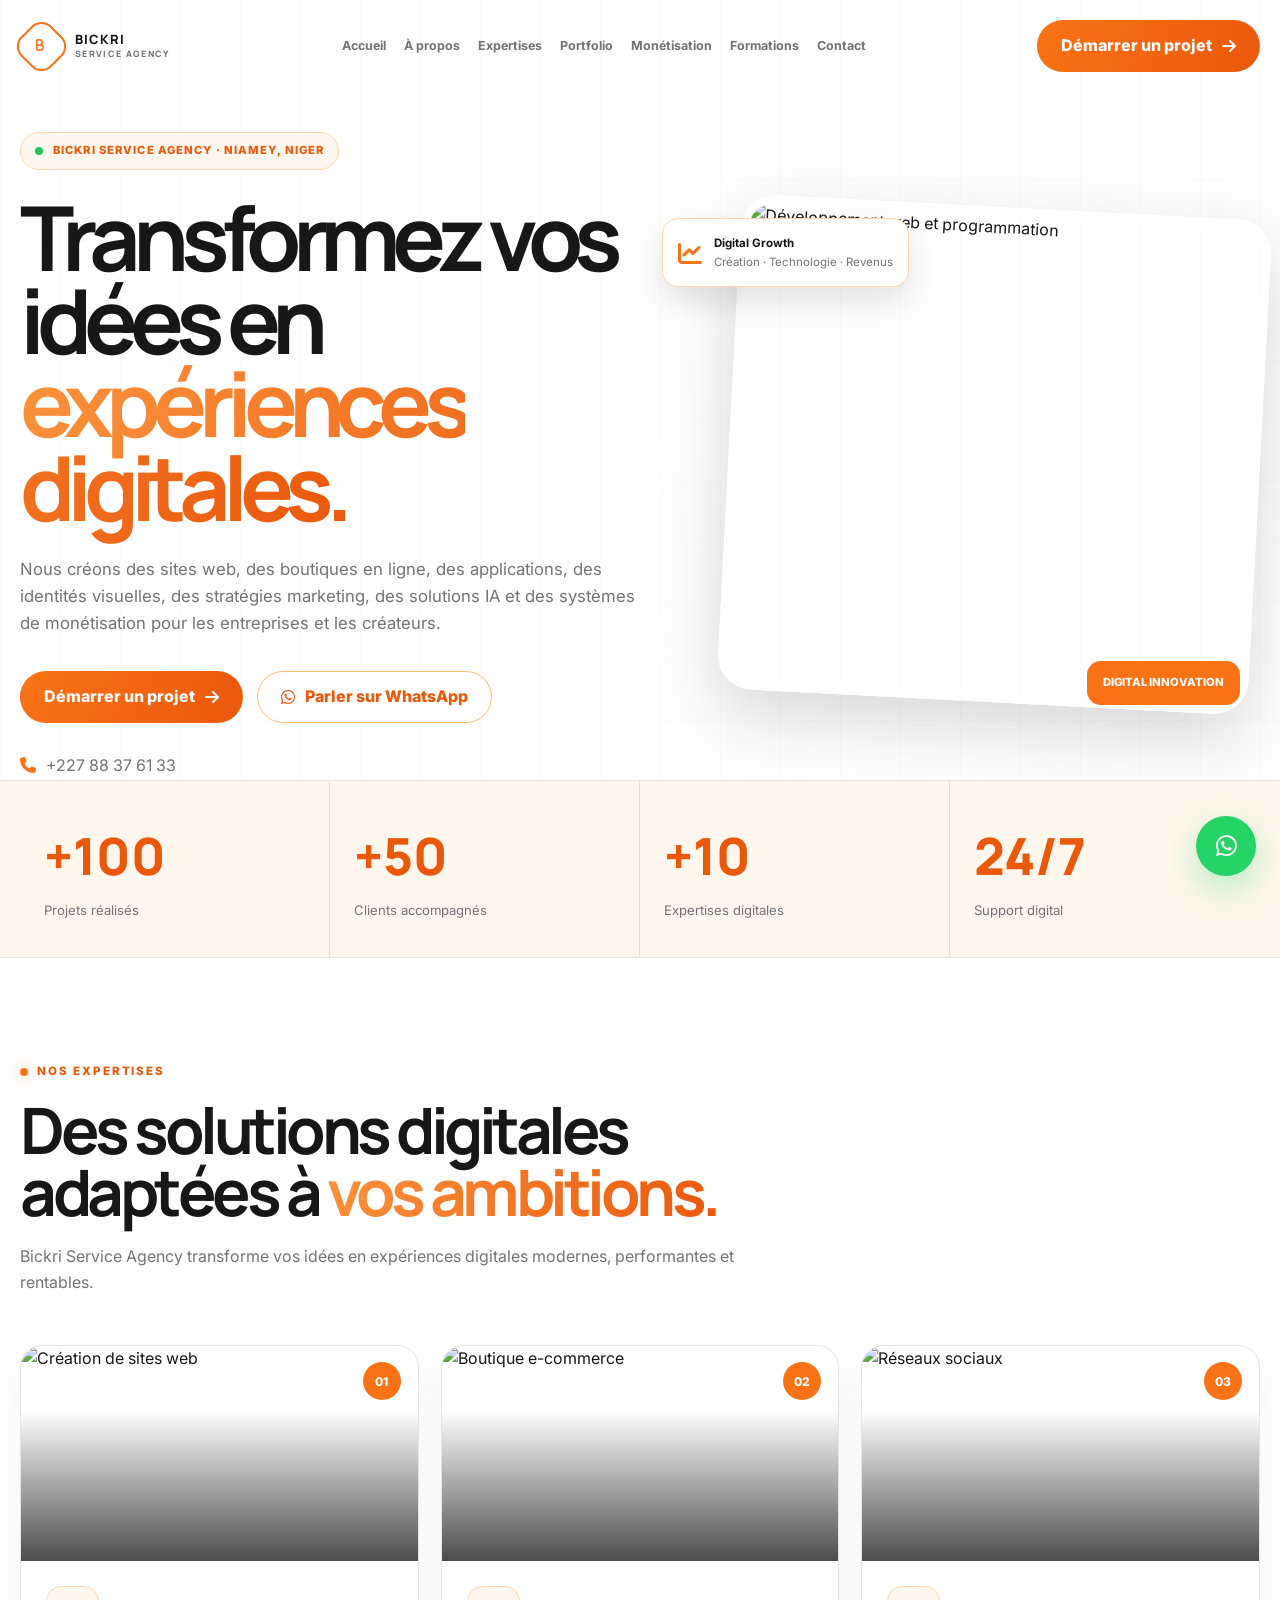
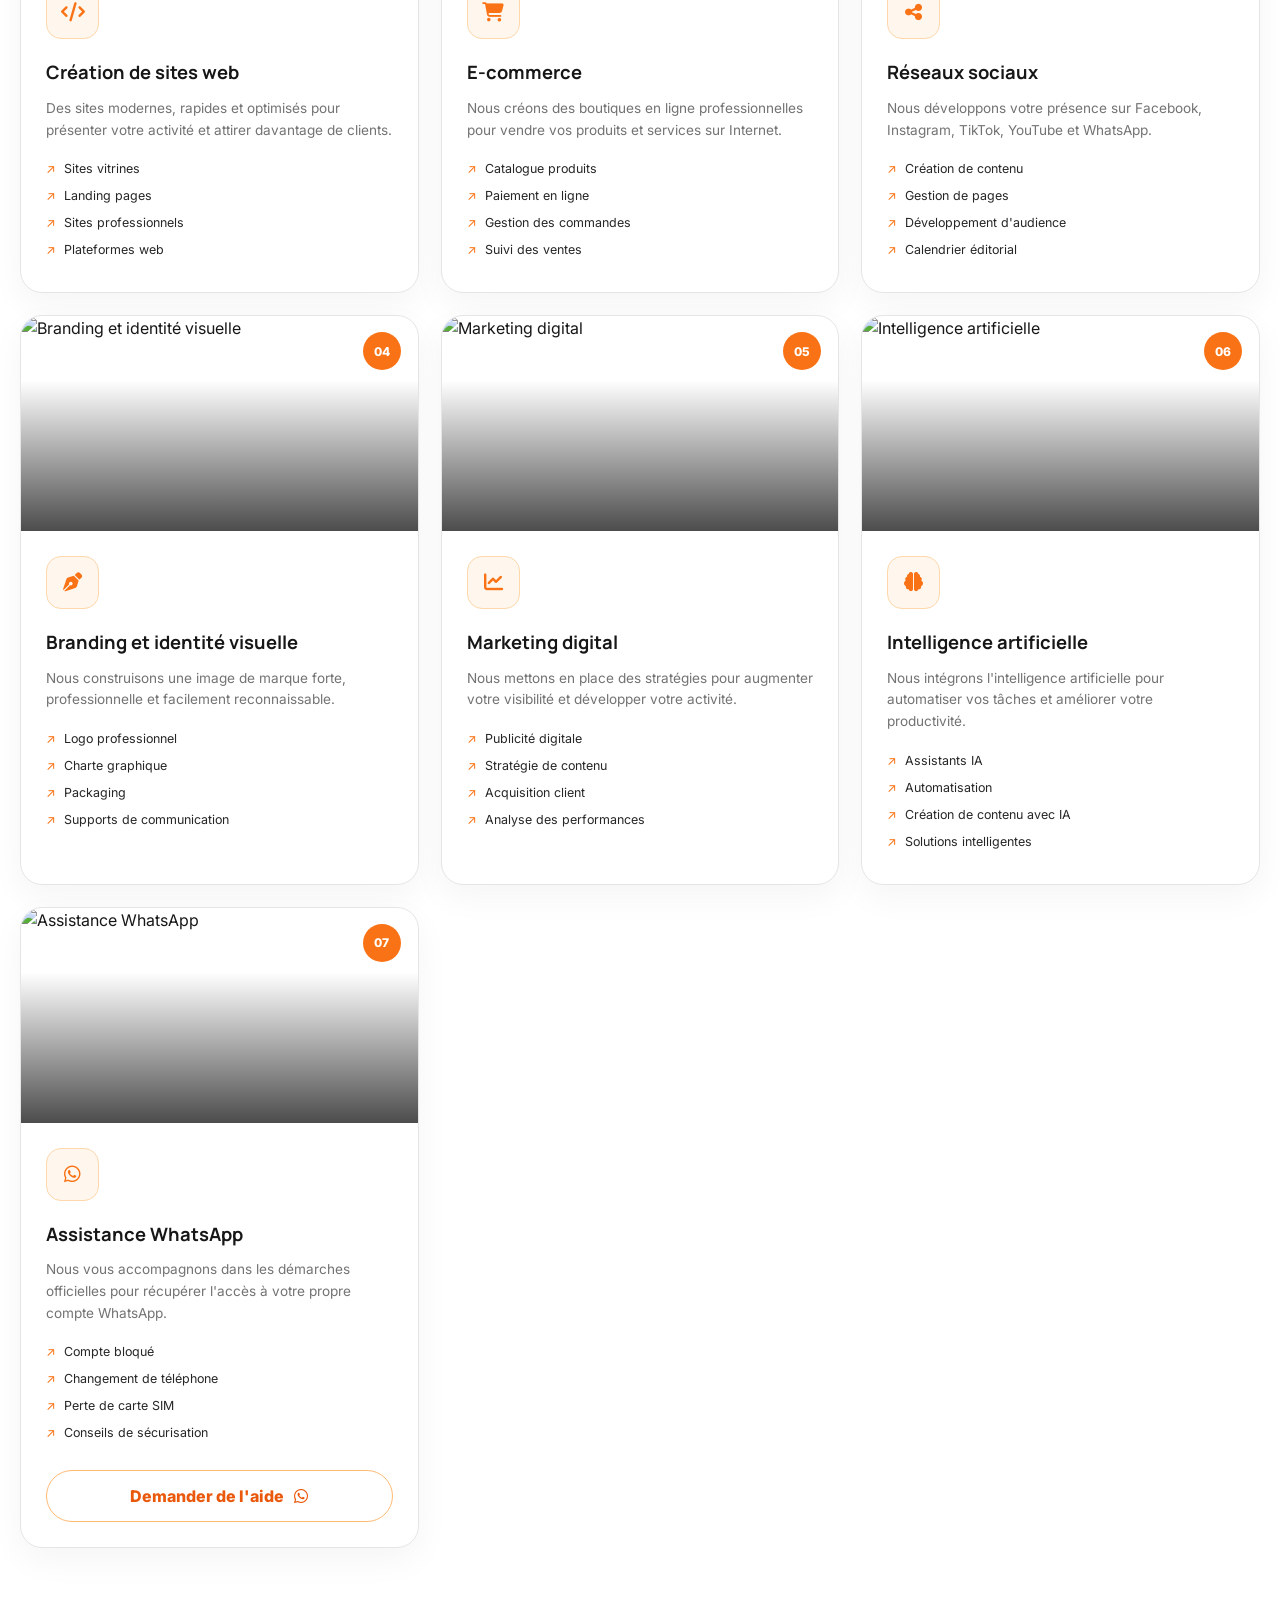
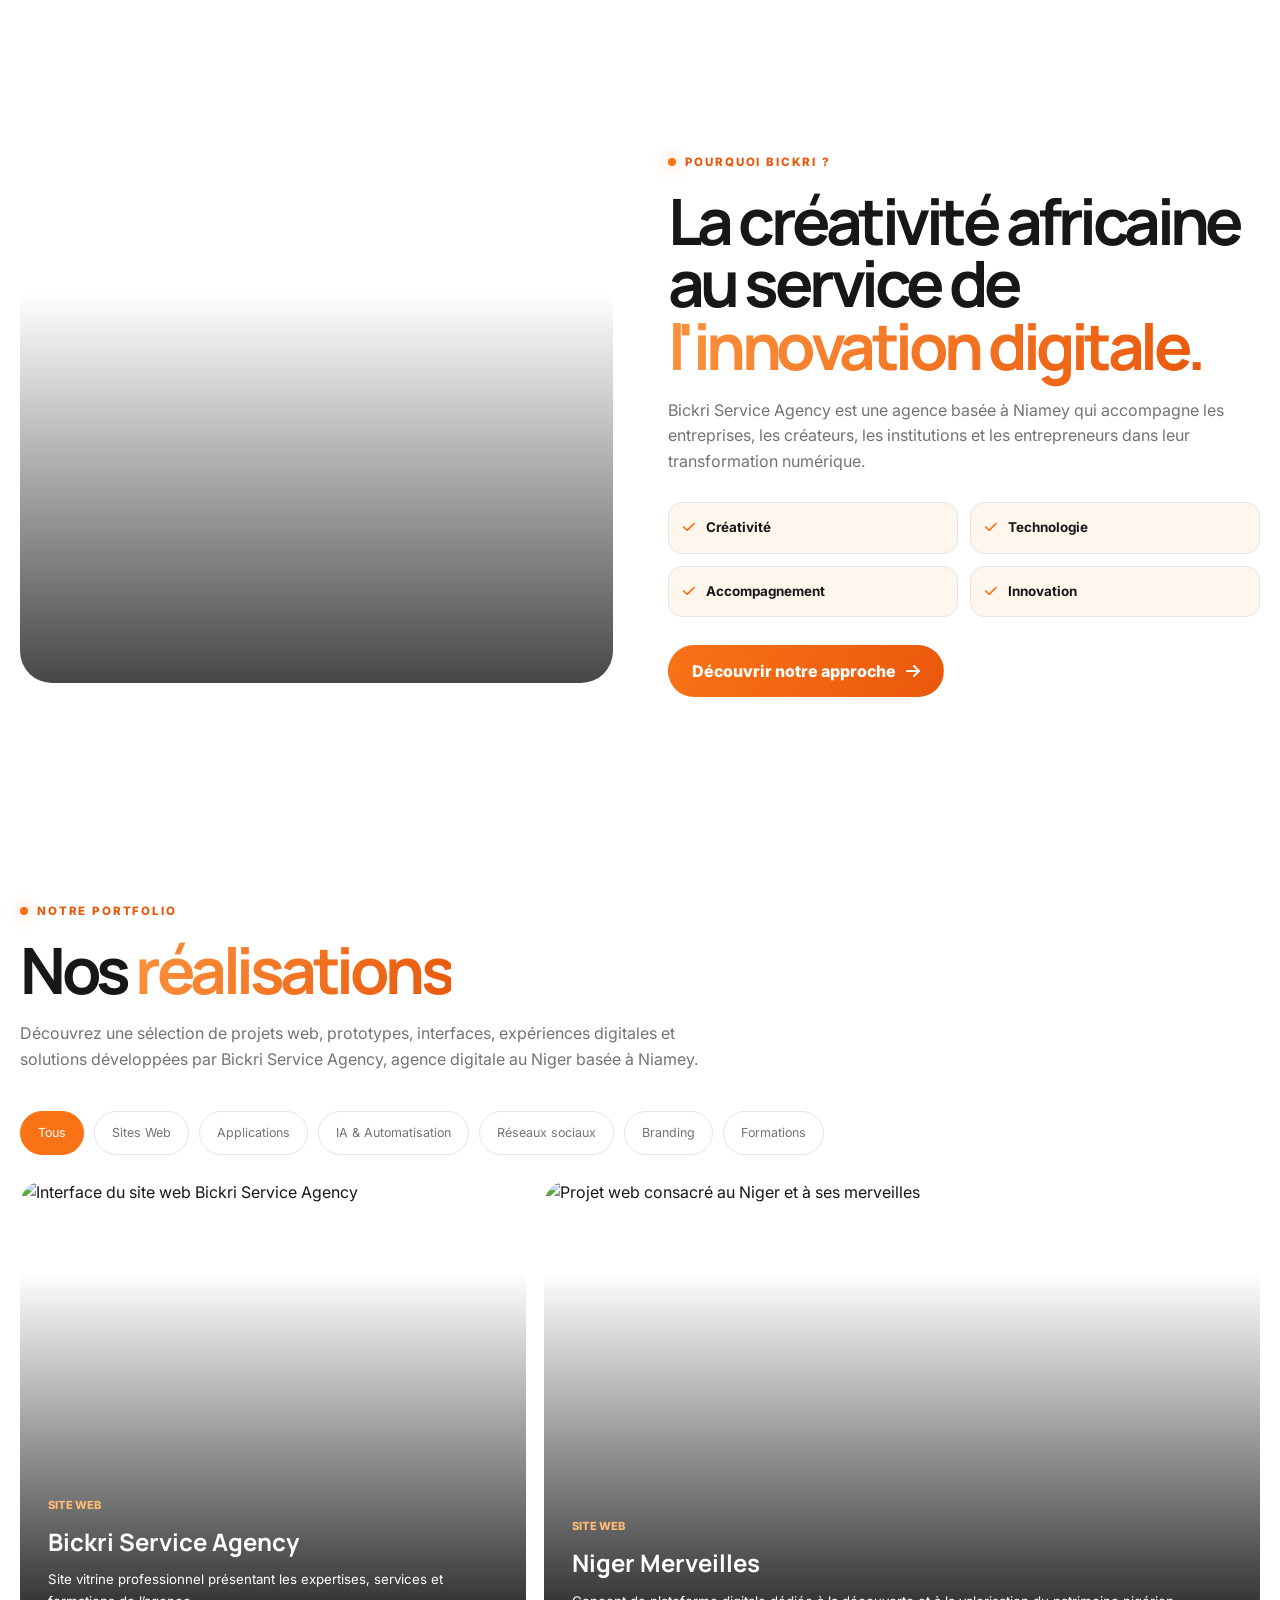
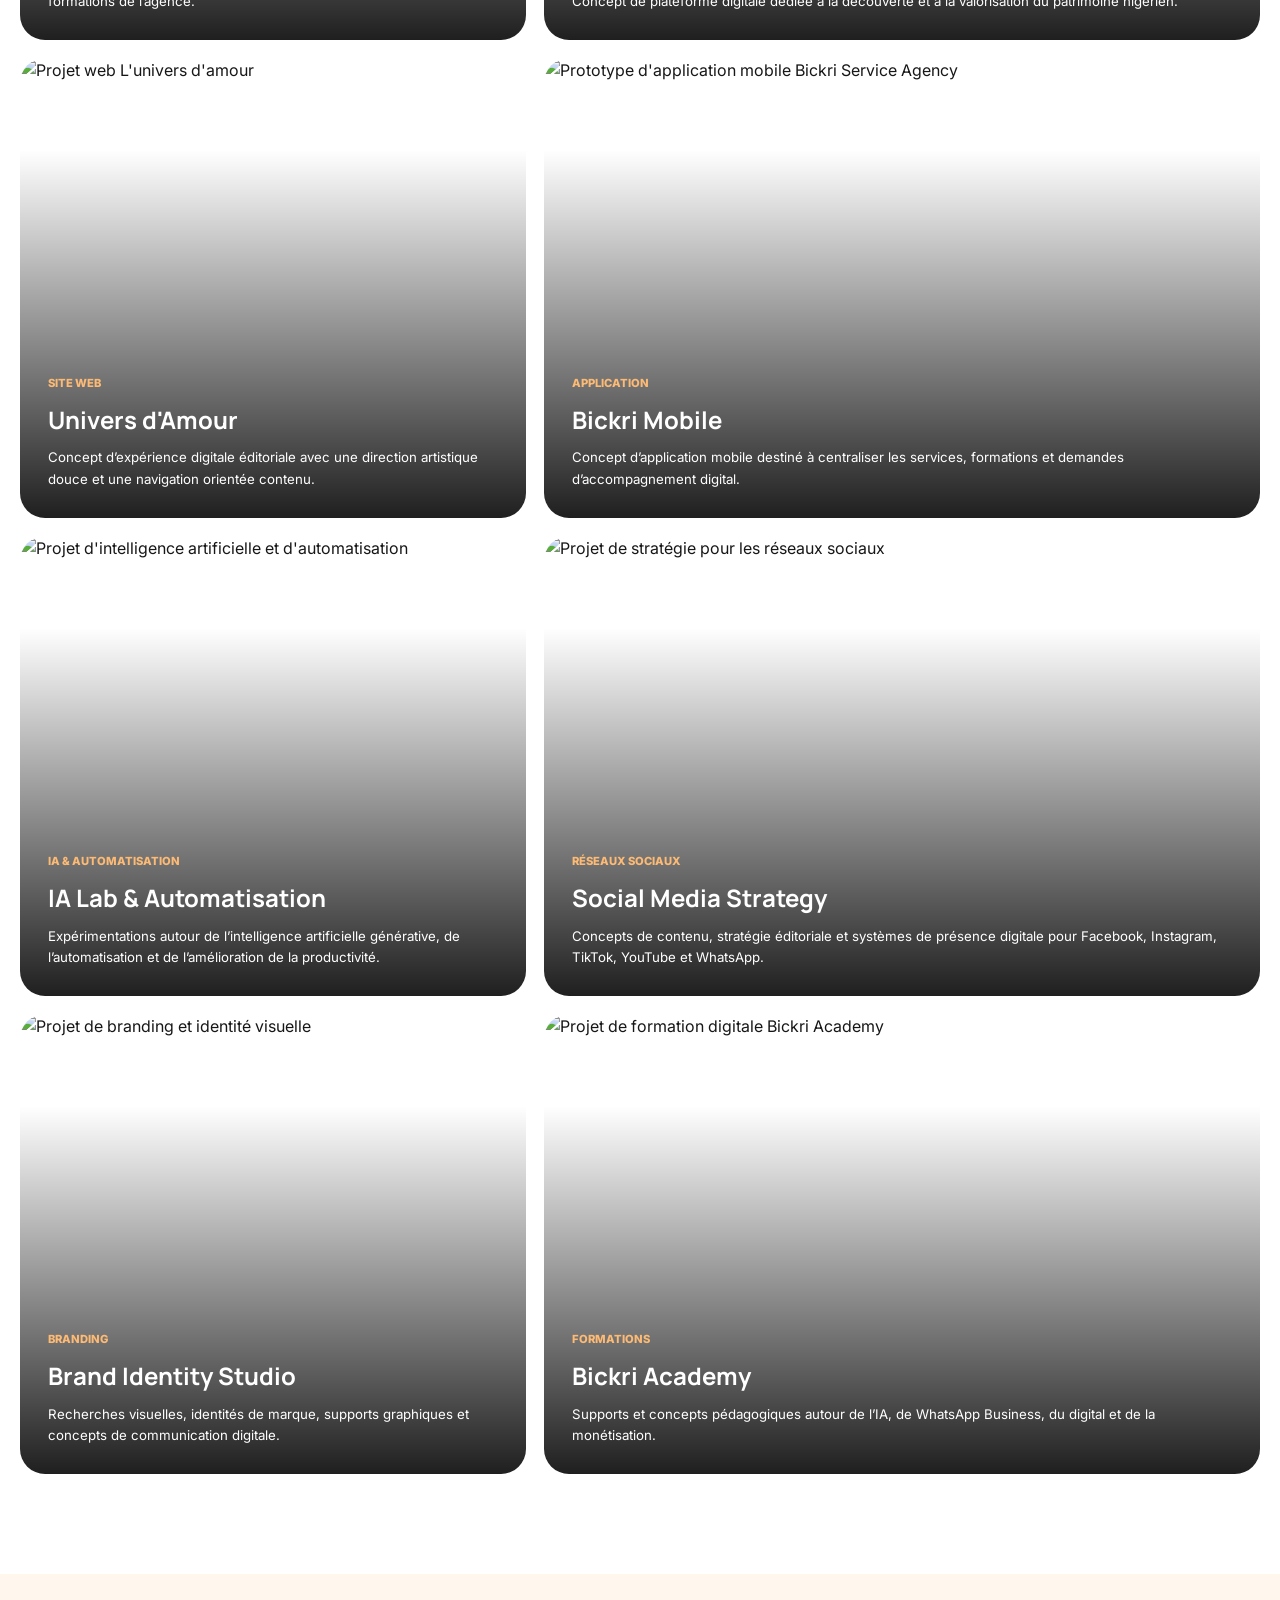
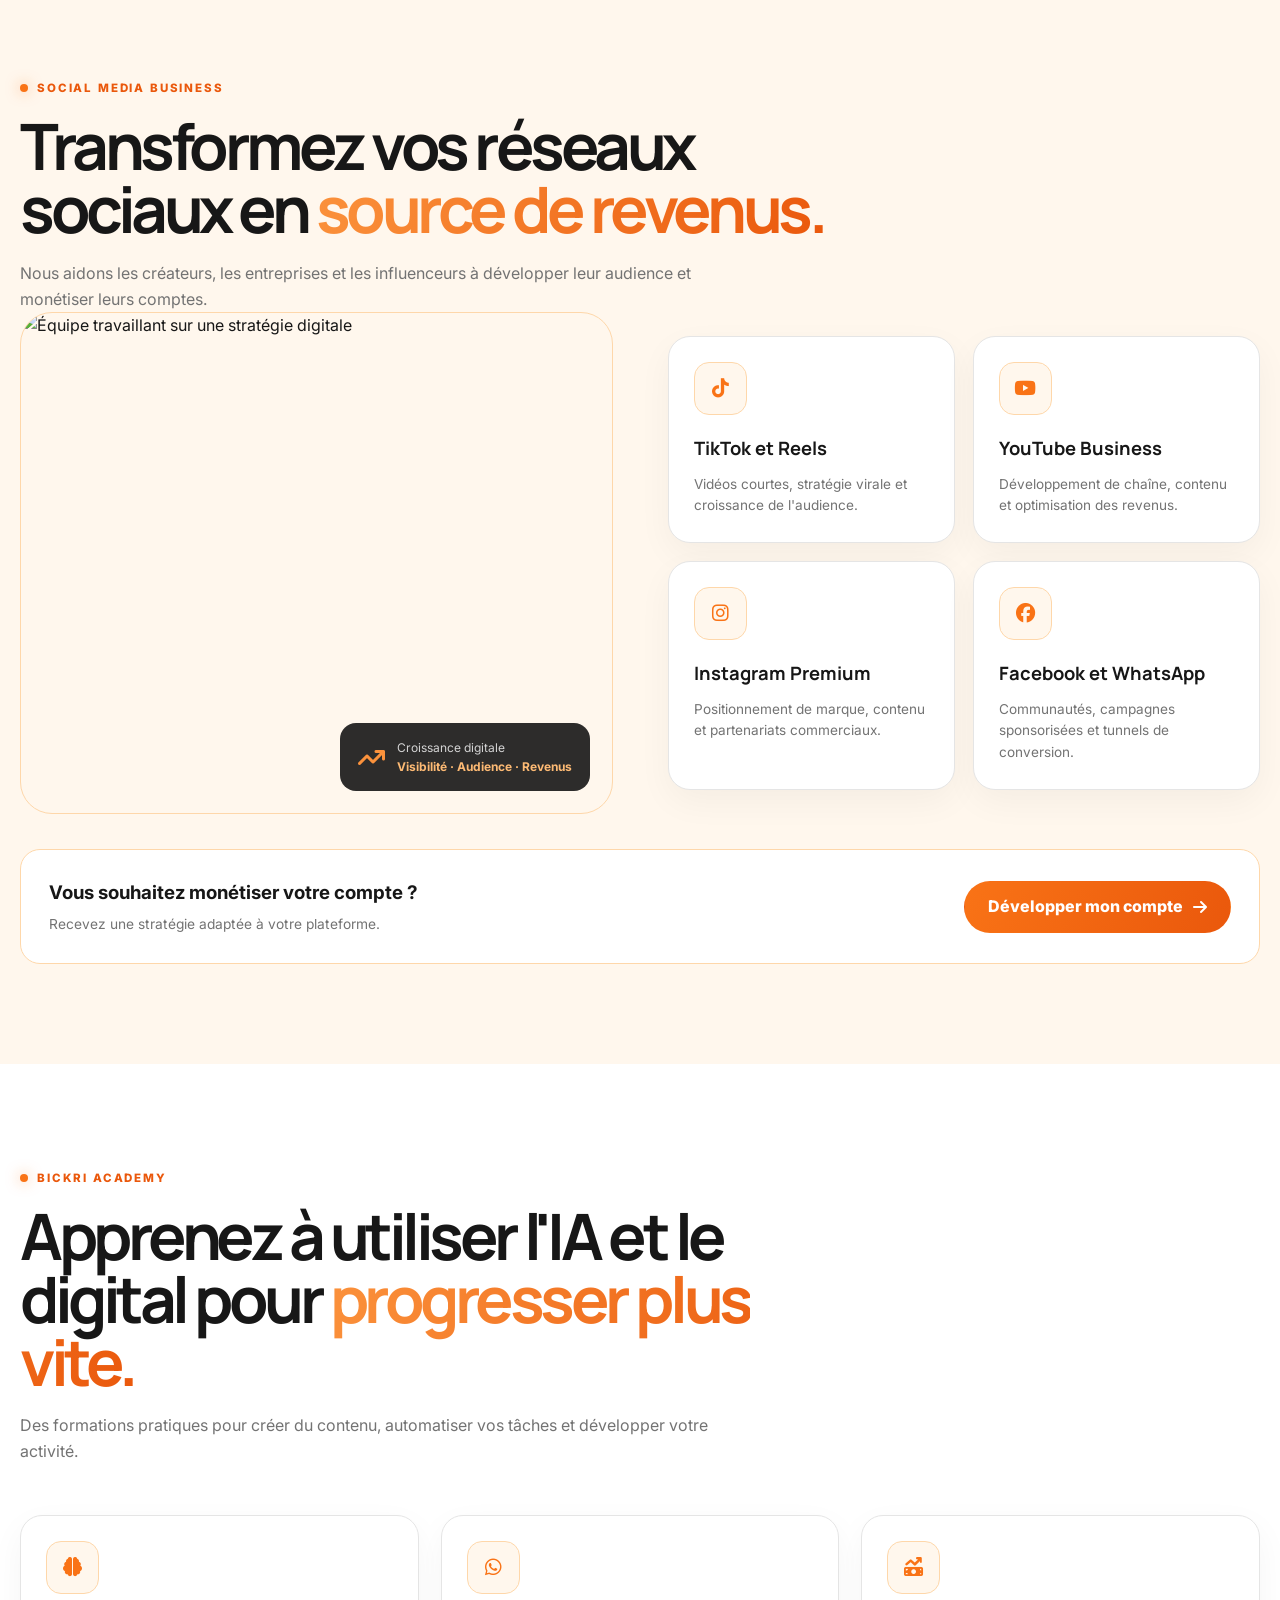
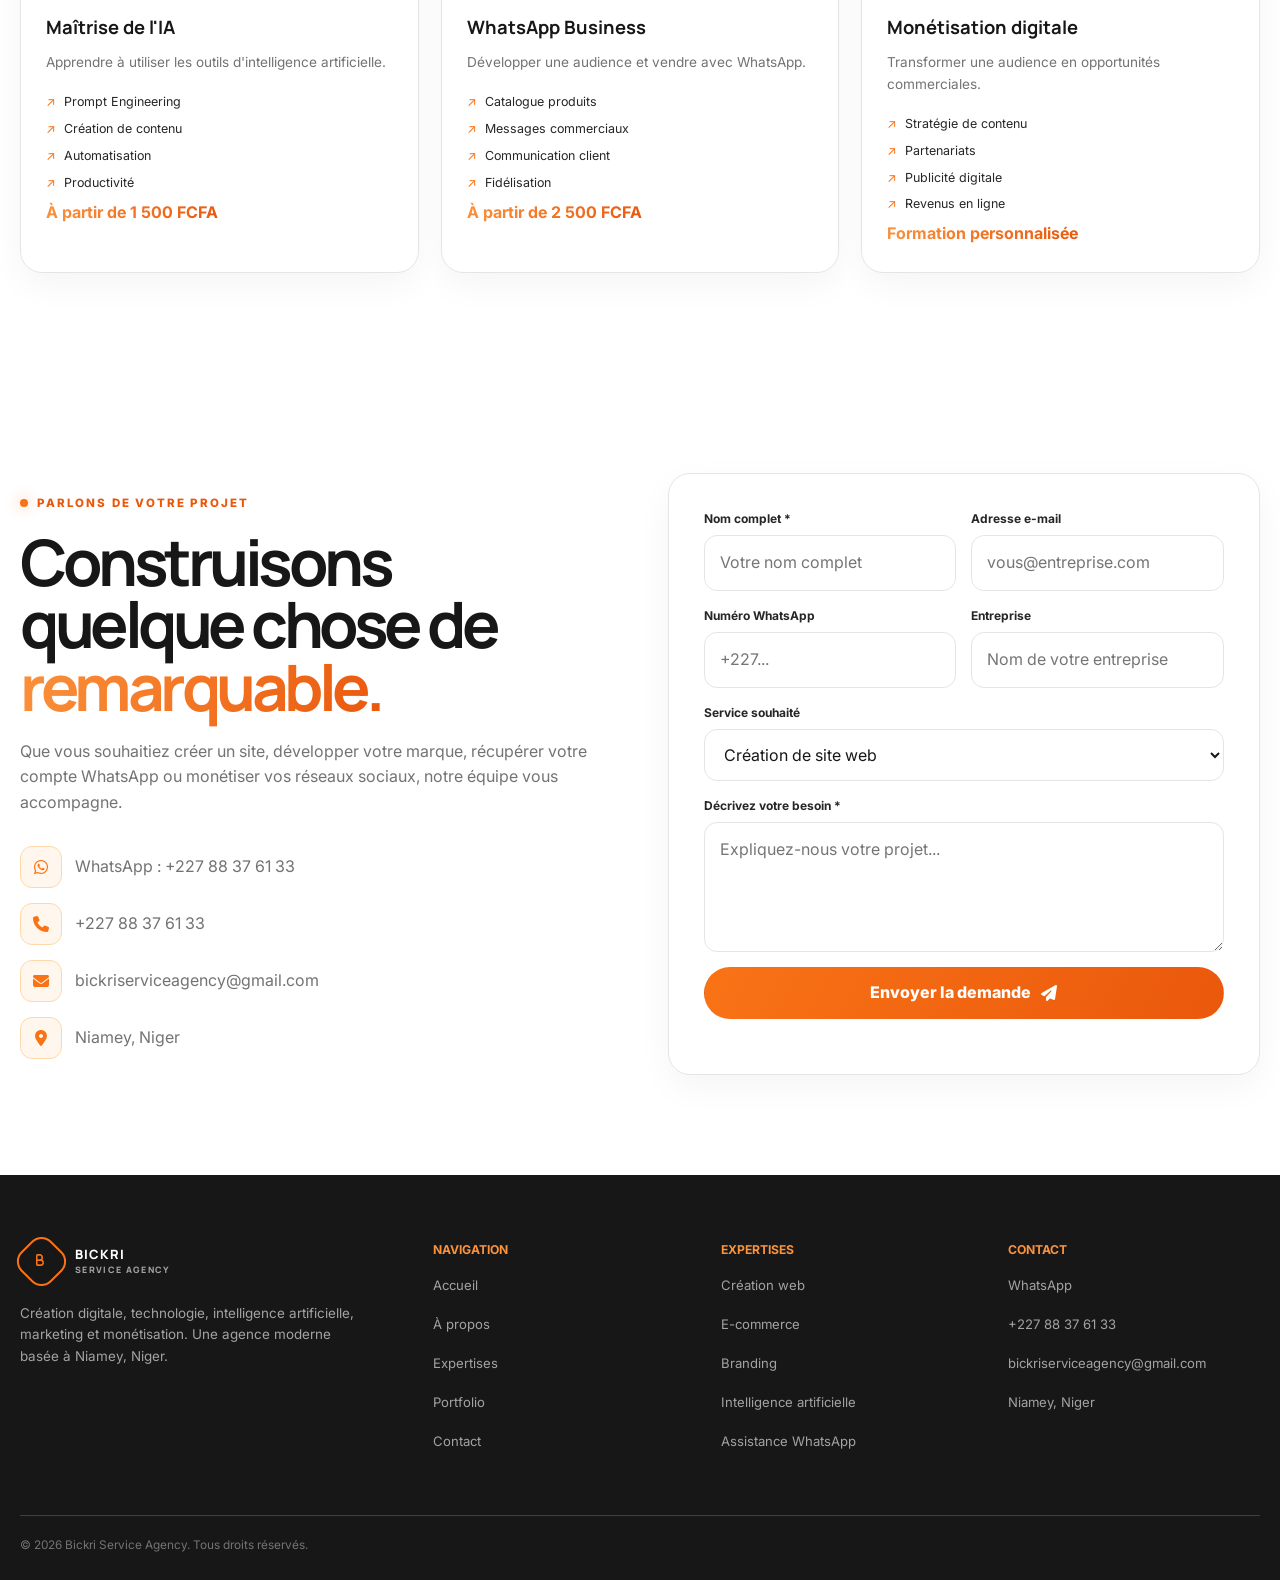
==== commit cf5e2cd3: "Refine portfolio project names Co-authored-by: Copilot App <223556219+Copilot@users.noreply.github.c" ====
--- a/index.html
+++ b/index.html
@@ -1945,13 +1945,13 @@
         <div class="reveal">
           <div class="eyebrow">
             <span class="eyebrow-dot"></span>
-            Notre travail
+            Notre portfolio
           </div>
 
           <h2 class="section-title">
             Nos
             <span class="gradient-orange">
-              réalisations.
+              réalisations
             </span>
           </h2>
 
@@ -2003,7 +2003,7 @@
 
             <div class="project-overlay">
               <span class="project-category">Site Web</span>
-              <h3>Le Niger et ses merveilles</h3>
+              <h3>Niger Merveilles</h3>
               <p>Concept de plateforme digitale dédiée à la découverte et à la valorisation du patrimoine nigérien.</p>
             </div>
           </article>
@@ -2020,7 +2020,7 @@
 
             <div class="project-overlay">
               <span class="project-category">Site Web</span>
-              <h3>L'univers d'amour</h3>
+              <h3>Univers d'Amour</h3>
               <p>Concept d’expérience digitale éditoriale avec une direction artistique douce et une navigation orientée contenu.</p>
             </div>
           </article>
@@ -2037,7 +2037,7 @@
 
             <div class="project-overlay">
               <span class="project-category">Application</span>
-              <h3>Bickri Service Agency App</h3>
+              <h3>Bickri Mobile</h3>
               <p>Concept d’application mobile destiné à centraliser les services, formations et demandes d’accompagnement digital.</p>
             </div>
           </article>
@@ -2054,7 +2054,7 @@
 
             <div class="project-overlay">
               <span class="project-category">IA &amp; Automatisation</span>
-              <h3>Projets IA et automatisation</h3>
+              <h3>IA Lab &amp; Automatisation</h3>
               <p>Expérimentations autour de l’intelligence artificielle générative, de l’automatisation et de l’amélioration de la productivité.</p>
             </div>
           </article>
@@ -2070,7 +2070,7 @@
             >
             <div class="project-overlay">
               <span class="project-category">Réseaux sociaux</span>
-              <h3>Projets réseaux sociaux</h3>
+              <h3>Social Media Strategy</h3>
               <p>Concepts de contenu, stratégie éditoriale et systèmes de présence digitale pour Facebook, Instagram, TikTok, YouTube et WhatsApp.</p>
             </div>
           </article>
@@ -2086,7 +2086,7 @@
             >
             <div class="project-overlay">
               <span class="project-category">Branding</span>
-              <h3>Projets branding et design</h3>
+              <h3>Brand Identity Studio</h3>
               <p>Recherches visuelles, identités de marque, supports graphiques et concepts de communication digitale.</p>
             </div>
           </article>
@@ -2102,7 +2102,7 @@
             >
             <div class="project-overlay">
               <span class="project-category">Formations</span>
-              <h3>Projets de formation</h3>
+              <h3>Bickri Academy</h3>
               <p>Supports et concepts pédagogiques autour de l’IA, de WhatsApp Business, du digital et de la monétisation.</p>
             </div>
           </article>
@@ -2770,7 +2770,7 @@
         demo: "https://bickriserviceagency.netlify.app/"
       },
       "niger-merveilles": {
-        title: "Le Niger et ses merveilles",
+        title: "Niger Merveilles",
         category: "Site Web",
         description: "Concept de plateforme digitale consacrée à la découverte et à la valorisation du Niger.",
         image: "https://images.unsplash.com/photo-1539650116574-75c0c6d73f6e?auto=format&fit=crop&w=1400&q=85",
@@ -2786,7 +2786,7 @@
         demo: ""
       },
       "univers-amour": {
-        title: "L'univers d'amour",
+        title: "Univers d'Amour",
         category: "Site Web",
         description: "Concept d'expérience digitale éditoriale avec une identité visuelle douce et une navigation centrée sur le contenu.",
         image: "https://images.unsplash.com/photo-1516589178581-6cd7833ae3b2?auto=format&fit=crop&w=1400&q=85",
@@ -2802,7 +2802,7 @@
         demo: ""
       },
       "bickri-app": {
-        title: "Bickri Service Agency App",
+        title: "Bickri Mobile",
         category: "Application",
         description: "Concept d'application mobile destiné à centraliser les services, formations et demandes d'accompagnement.",
         image: "https://images.unsplash.com/photo-1551650975-87deedd944c3?auto=format&fit=crop&w=1400&q=85",
@@ -2818,7 +2818,7 @@
         demo: ""
       },
       "ia-automation": {
-        title: "Projets IA et automatisation",
+        title: "IA Lab & Automatisation",
         category: "IA & Automatisation",
         description: "Expérimentations et concepts autour de l'intelligence artificielle générative, des API et de l'automatisation.",
         image: "https://images.unsplash.com/photo-1677442136019-21780ecad995?auto=format&fit=crop&w=1400&q=85",
@@ -2834,7 +2834,7 @@
         demo: ""
       },
       "social-media": {
-        title: "Projets réseaux sociaux",
+        title: "Social Media Strategy",
         category: "Réseaux sociaux",
         description: "Concepts de contenu, stratégie éditoriale et systèmes de présence digitale pour les réseaux sociaux.",
         image: "https://images.unsplash.com/photo-1611162617474-5b21e879e113?auto=format&fit=crop&w=1400&q=85",
@@ -2850,7 +2850,7 @@
         demo: ""
       },
       "branding-design": {
-        title: "Projets branding et design",
+        title: "Brand Identity Studio",
         category: "Branding",
         description: "Recherches visuelles, identités de marque, supports graphiques et concepts de communication.",
         image: "https://images.unsplash.com/photo-1558655146-9f40138edfeb?auto=format&fit=crop&w=1400&q=85",
@@ -2866,7 +2866,7 @@
         demo: ""
       },
       "bickri-academy": {
-        title: "Projets de formation",
+        title: "Bickri Academy",
         category: "Formations",
         description: "Supports et concepts pédagogiques autour de l'IA, de WhatsApp Business, du digital et de la monétisation.",
         image: "https://images.unsplash.com/photo-1531482615713-2afd69097998?auto=format&fit=crop&w=1400&q=85",
